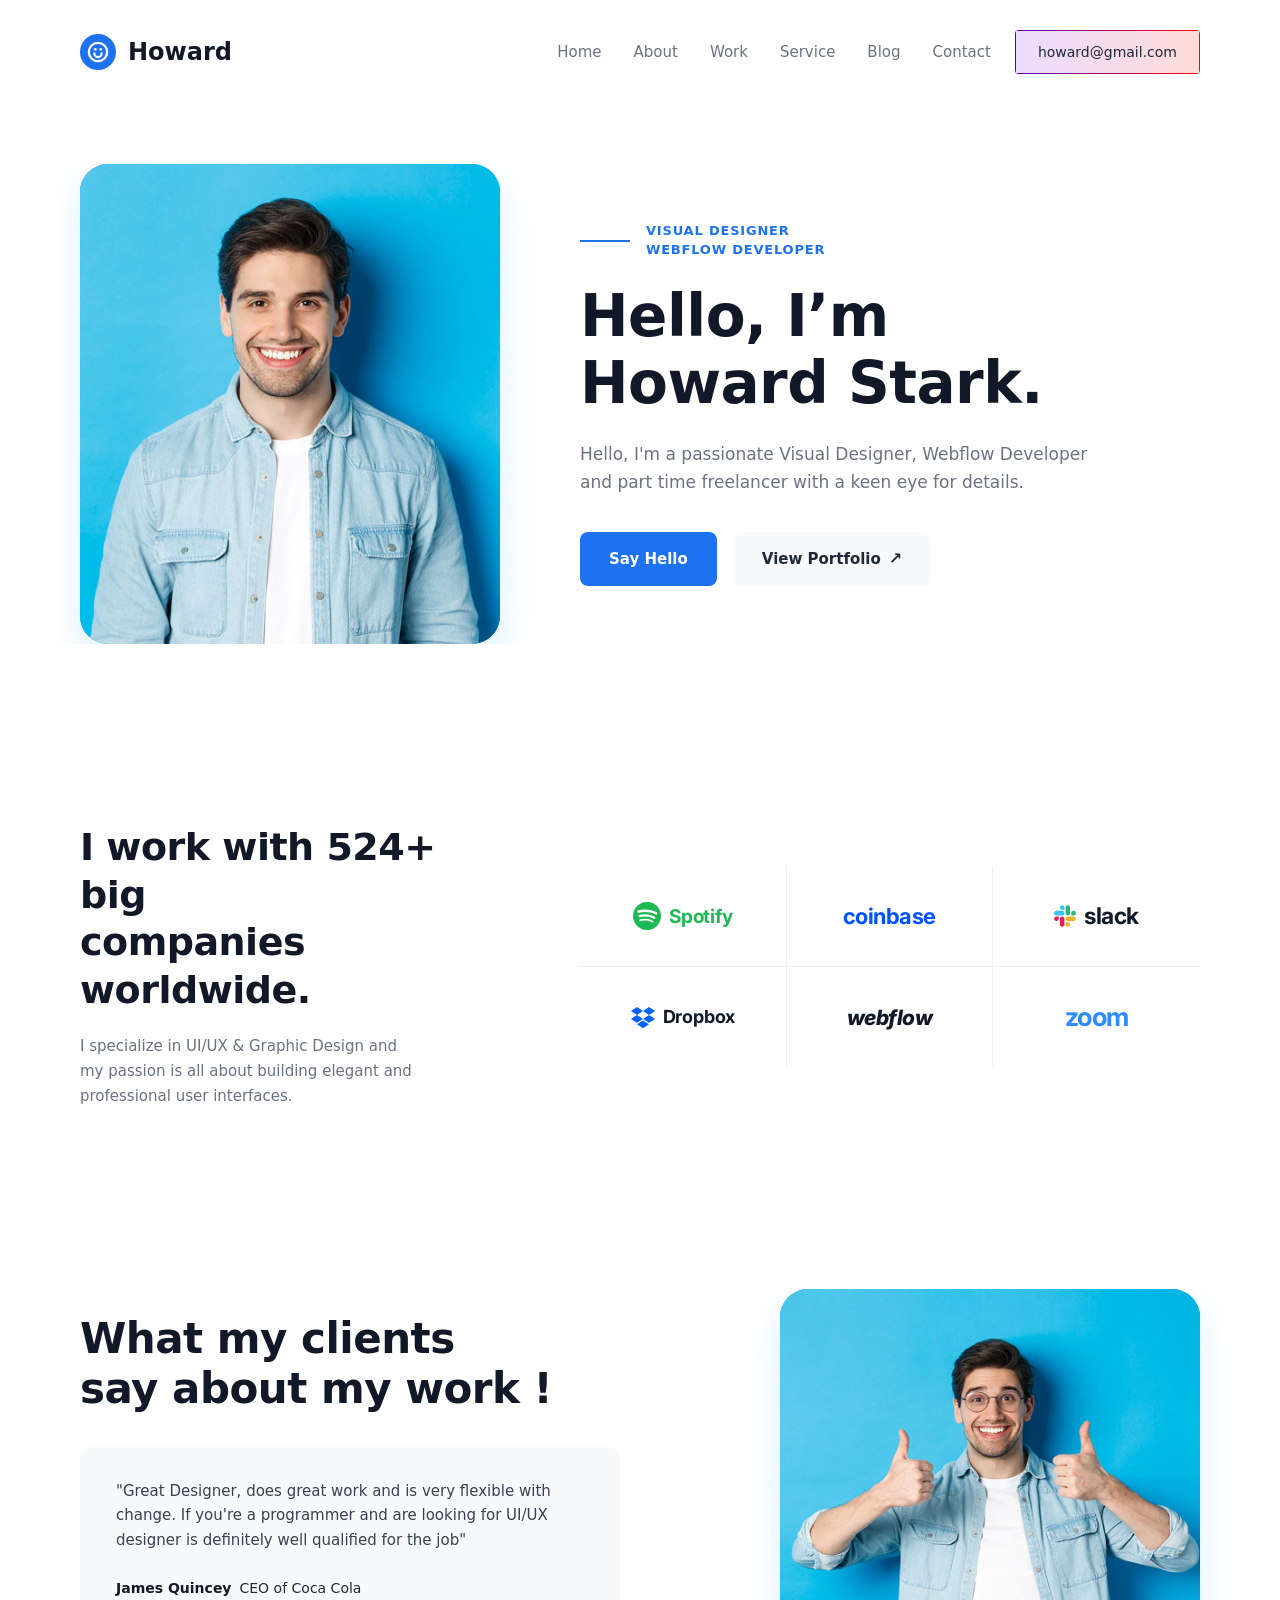
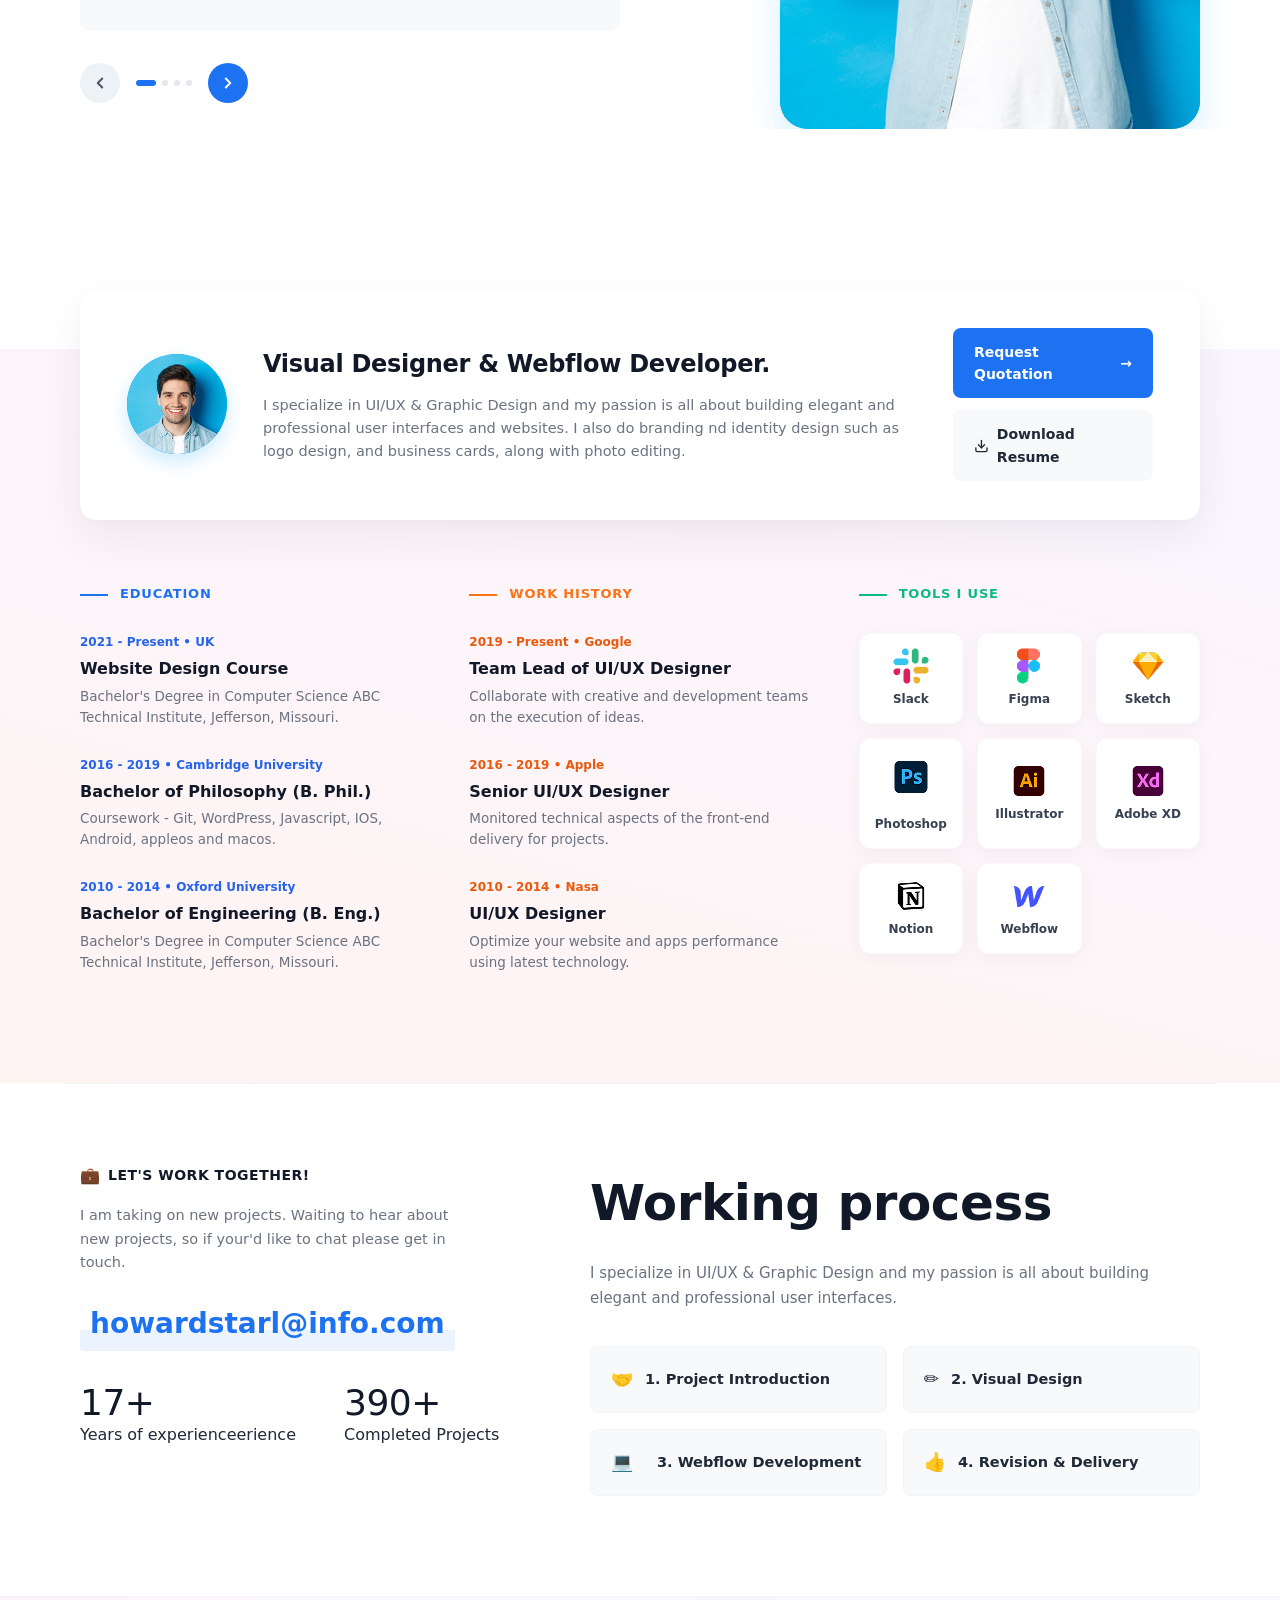
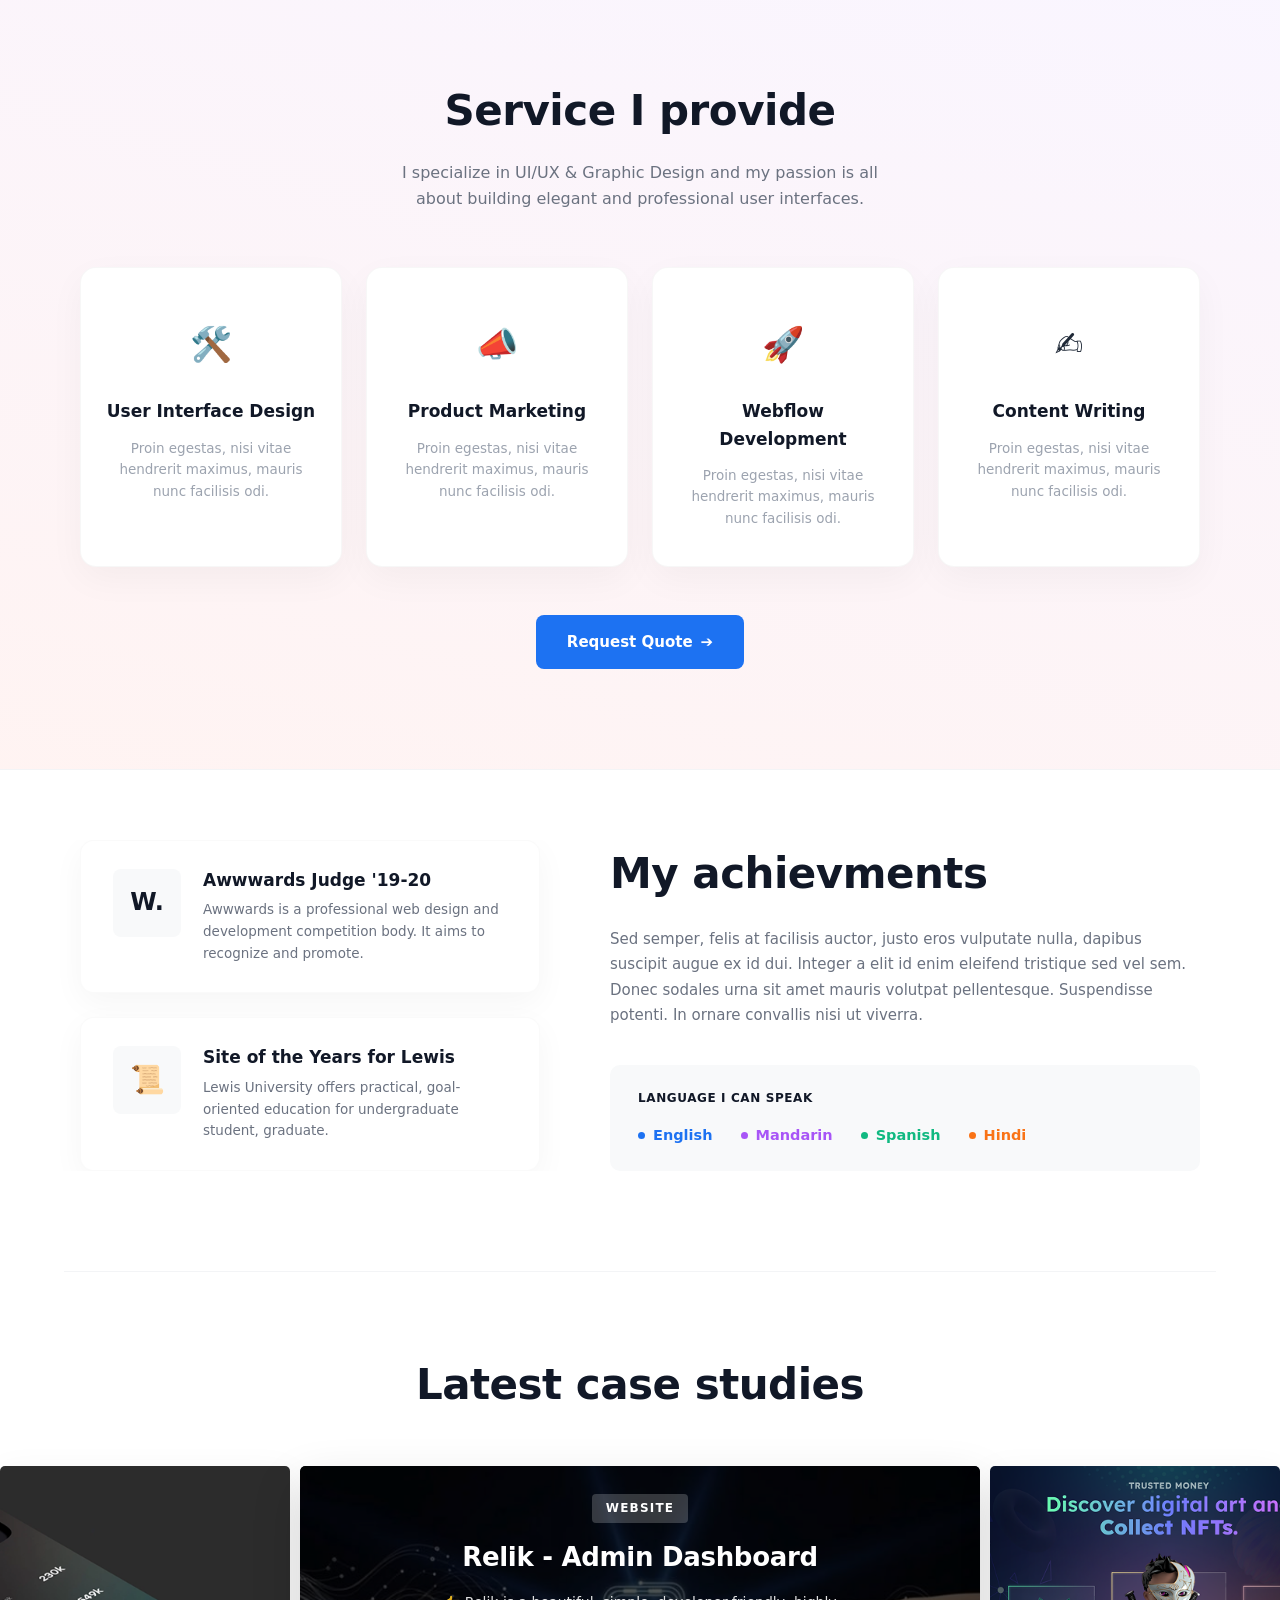
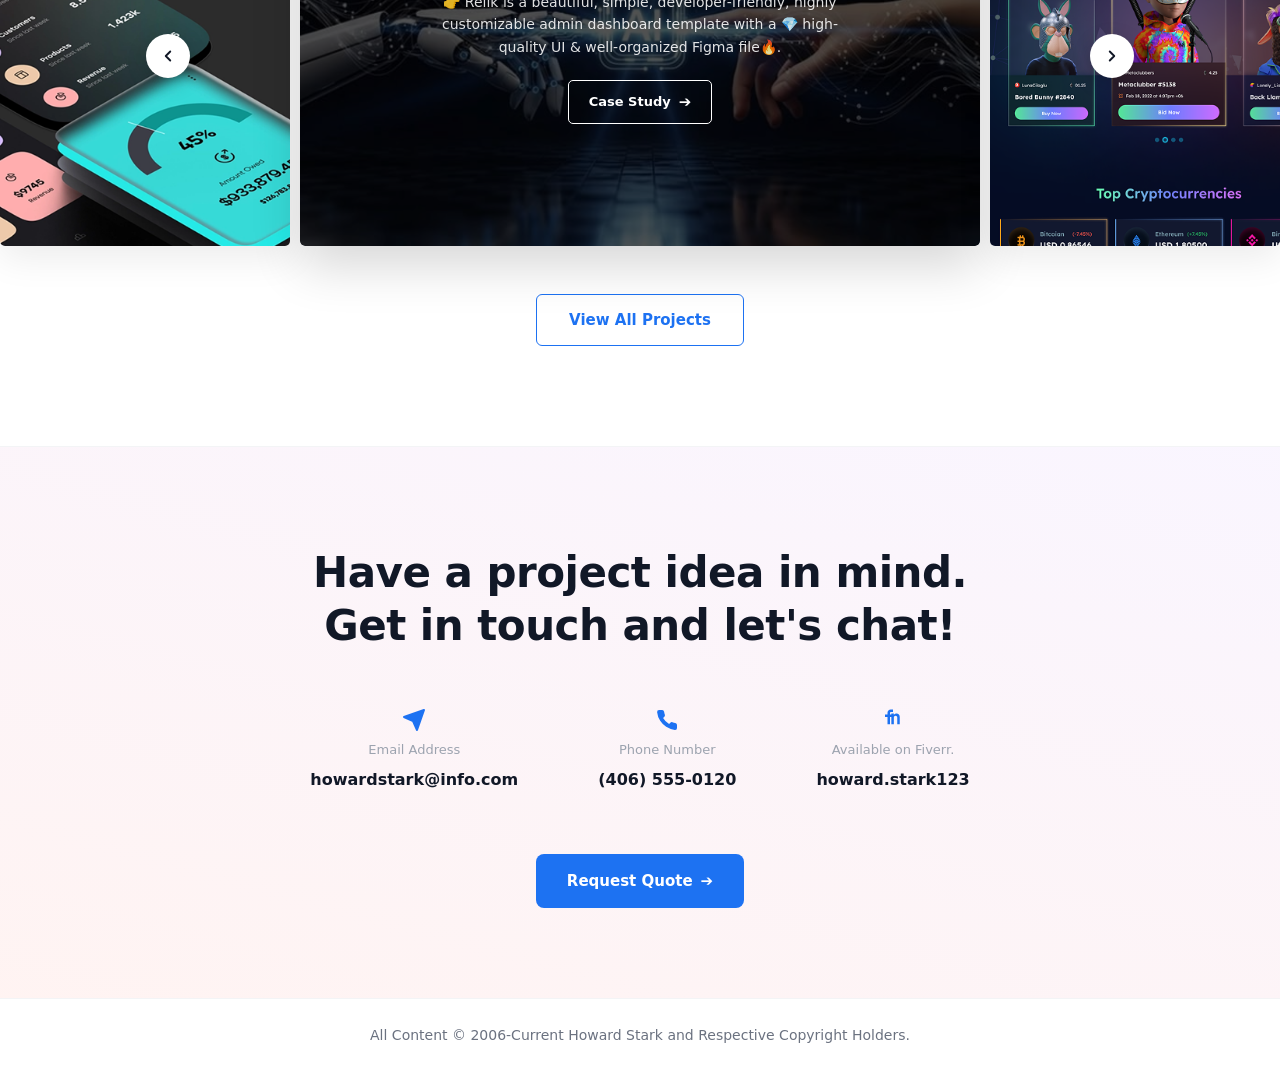
==== index.html @ caa2a891 "update" ====
<!DOCTYPE html>
<html lang="en">
<head>
  <meta charset="UTF-8">
  <meta name="viewport" content="width=device-width, initial-scale=1.0">
  <title>Howard</title>
  <link rel="preconnect" href="https://fonts.googleapis.com">
  <link rel="preconnect" href="https://fonts.gstatic.com" crossorigin>
  <link href="https://fonts.googleapis.com/css2?family=Inter:wght@400;500;600;700;800&display=swap" rel="stylesheet">
  
  <link rel="stylesheet" href="styles.css">
  <link rel="stylesheet" href="responsive.css">
</head>
<body>

  <header class="header">
    <div class="container">
      <nav class="navbar">
        <a href="#" class="logo">
          <div class="logo-icon">
            <svg width="22" height="22" viewBox="0 0 24 24" fill="none" stroke="currentColor" stroke-width="2.5" stroke-linecap="round" stroke-linejoin="round">
              <circle cx="12" cy="12" r="10"></circle>
              <path d="M8 13.5a4 4 0 0 0 8 0"></path>
              <line x1="9" y1="9" x2="9.01" y2="9" stroke-width="3"></line>
              <line x1="15" y1="9" x2="15.01" y2="9" stroke-width="3"></line>
            </svg>
          </div>
          <span>Howard</span>
        </a>

        <ul class="nav-menu">
          <li><a href="#" class="nav-link active">Home</a></li>
          <li><a href="#about" class="nav-link">About</a></li>
          <li><a href="#work" class="nav-link">Work</a></li>
          <li><a href="#service" class="nav-link">Service</a></li>
          <li><a href="#blog" class="nav-link">Blog</a></li>
          <li><a href="#contact" class="nav-link">Contact</a></li>
        </ul>

        <a href="mailto:howard@gmail.com" class="header-email-button">howard@gmail.com</a>
      </nav>
    </div>
  </header>

  <main class="main">
    <div class="container">
      <div class="main-wrapper">
        
        <div class="main-image-column">
          <div class="main-image-box">
            <img src="images/img1.png" alt="Picture1">
          </div>
        </div>

        <div class="main-content-column">
          <div class="main-badge">
            <span class="main-badge-line"></span>
            <div class="main-badge-text">VISUAL DESIGNER<br>WEBFLOW DEVELOPER
            </div>
          </div>

          <h1 class="main-title">Hello, I’m<br>Howard Stark.
          </h1>

          <p class="main-description">Hello, I'm a passionate Visual Designer, Webflow Developer and part time freelancer with a keen eye for details.</p>

          <div class="main-actions">
            <a href="#contact" class="button button-primary">Say Hello</a>
            <a href="#portfolio" class="button button-secondary">
              View Portfolio <span class="button-icon">&#8599;</span>
            </a>
          </div>
        </div>

      </div>
    </div>
  </main>

  <!--Hello, I’m Howard Stark.-->
  <section class="content1-section">
    <div class="container">
      <div class="content1-wrapper">
        <div class="content1-info">
          <h2 class="content1-title">
            I work with 524+ big <br> companies worldwide.
          </h2>
          <p class="content1-description">
            I specialize in UI/UX & Graphic Design and <br>
            my passion is all about building elegant and <br>
            professional user interfaces.
          </p>
        </div>

        <div class="content1-grid">
                    <div class="content1-item">
            <div class="brand brand-spotify">
              <svg class="brand-icon" viewBox="0 0 24 24" fill="#1DB954" width="28" height="28">
                <path d="M12 0C5.373 0 0 5.373 0 12s5.373 12 12 12 12-5.373 12-12S18.627 0 12 0zm5.498 17.306c-.215.353-.674.464-1.027.25-2.82-1.722-6.37-2.112-10.55-1.157-.403.092-.807-.16-.9-.563-.092-.403.16-.807.563-.9 4.577-1.045 8.508-.598 11.66 1.343.354.214.464.674.254 1.027zm1.468-3.262c-.27.44-.848.578-1.288.308-3.227-1.984-8.147-2.557-11.964-1.398-.498.151-1.03-.136-1.181-.634-.151-.498.136-1.03.634-1.181 4.364-1.325 9.794-.683 13.491 1.587.44.27.578.848.308 1.328zm.126-3.4c-3.87-2.298-10.254-2.51-13.946-1.388-.593.18-1.223-.157-1.403-.75-.18-.593.157-1.223.75-1.403 4.243-1.288 11.285-1.036 15.753 1.617.533.316.707 1.008.391 1.541-.316.533-1.008.707-1.545.383z"/>
              </svg>
              <span class="brand-text spotify-text">Spotify</span>
            </div>
          </div>

          <!-- 2. Coinbase -->
          <div class="content1-item">
            <div class="brand brand-coinbase">
              <span class="brand-text coinbase-text">coinbase</span>
            </div>
          </div>

          <!-- 3. Slack -->
          <div class="content1-item">
            <div class="brand brand-slack">
              <svg class="brand-icon" viewBox="0 0 127 127" width="22" height="22">
                <path d="M27.2 80c0 7.3-5.9 13.2-13.2 13.2C6.7 93.2.8 87.3.8 80c0-7.3 5.9-13.2 13.2-13.2h13.2V80zm6.6 0c0-7.3 5.9-13.2 13.2-13.2 7.3 0 13.2 5.9 13.2 13.2v33c0 7.3-5.9 13.2-13.2 13.2-7.3 0-13.2-5.9-13.2-13.2V80z" fill="#E01E5A"/>
                <path d="M47 27.2c-7.3 0-13.2-5.9-13.2-13.2C33.8 6.7 39.7.8 47 .8c7.3 0 13.2 5.9 13.2 13.2v13.2H47zm0 6.6c7.3 0 13.2 5.9 13.2 13.2 0 7.3-5.9 13.2-13.2 13.2H14C6.7 60.2.8 54.3.8 47c0-7.3 5.9-13.2 13.2-13.2H47z" fill="#36C5F0"/>
                <path d="M99.8 47c0-7.3 5.9-13.2 13.2-13.2 7.3 0 13.2 5.9 13.2 13.2 0 7.3-5.9 13.2-13.2 13.2H99.8V47zm-6.6 0c0 7.3-5.9 13.2-13.2 13.2-7.3 0-13.2-5.9-13.2-13.2V14c0-7.3 5.9-13.2 13.2-13.2 7.3 0 13.2 5.9 13.2 13.2V47z" fill="#2EB67D"/>
                <path d="M80 99.8c7.3 0 13.2 5.9 13.2 13.2 0 7.3-5.9 13.2-13.2 13.2-7.3 0-13.2-5.9-13.2-13.2V99.8H80zm0-6.6c-7.3 0-13.2-5.9-13.2-13.2 0-7.3 5.9-13.2 13.2-13.2h33c7.3 0 13.2 5.9 13.2 13.2 0 7.3-5.9 13.2-13.2 13.2H80z" fill="#ECB22E"/>
              </svg>
              <span class="brand-text slack-text">slack</span>
            </div>
          </div>

          <!-- 4. Dropbox -->
          <div class="content1-item">
            <div class="brand brand-dropbox">
              <svg class="brand-icon" viewBox="0 0 24 24" fill="#0061FF" width="24" height="24">
                <path d="M6 2l6 3.96L6 9.92 0 5.96 6 2zm12 0l6 3.96-6 3.96-6-3.96L18 2zM0 13.88l6-3.96 6 3.96-6 3.96-6-3.96zm24 0l-6-3.96-6 3.96 6 3.96 6-3.96zM6 19.34l6-3.96 6 3.96-6 3.96-6-3.96z"/>
              </svg>
              <span class="brand-text dropbox-text">Dropbox</span>
            </div>
          </div>

          <!-- 5. Webflow -->
          <div class="content1-item">
            <div class="brand brand-webflow">
              <span class="brand-text webflow-text">webflow</span>
            </div>
          </div>

          <!-- 6. Zoom -->
          <div class="content1-item">
            <div class="brand brand-zoom">
              <span class="brand-text zoom-text">zoom</span>
            </div>
          </div>

        </div>
      </div>
    </div>
  </section>

  <!-- I work with 524+ -->
  <section class="content2-section">
    <div class="container">
      <div class="content2-wrapper">
        <div class="content2-content">
          <h2 class="content2-title">
            What my clients <br> say about my work ! 
          </h2>

          <div class="content2-card">
            <p class="content2-quote">
              "Great Designer, does great work and is very flexible with change. If you're a programmer and are looking for UI/UX designer is definitely well qualified for the job"
            </p>

            <div class="content2-author">
              <span class="author-name">James Quincey</span>
              <span class="author-tole">CEO of Coca Cola</span>
            </div>
          </div>

          <div class="content2-controls">
            <button class="slider-button button-prev">
              <svg width="18" height="18" viewBox="0 0 24 24" fill="none" stroke="currentColor" stroke-width="2.5" stroke-linecap="round" stroke-linejoin="round">
                <polyline points="15 18 9 12 15 6"></polyline>
              </svg>
            </button>

            <div class="slider-dots">
              <span class="dot dot-active"></span>
              <span class="dot"></span>
              <span class="dot"></span>
              <span class="dot"></span>
            </div>

            <button class="slider-button button-next">
              <svg width="18" height="18" viewBox="0 0 24 24" fill="none" stroke="currentColor" stroke-width="2.5" stroke-linecap="round" stroke-linejoin="round">
                <polyline points="9 18 15 12 9 6"></polyline>
              </svg>
            </button>
          </div>

        </div>

        <div class="content2-image-column">
          <div class="content2-image-box">
            <img src="images/img2.png" alt="Picture2">
          </div>
        </div>

      </div>
    </div>
  </section>

  <!-- What my clients -->
  <section class="about-section">
    <div class="container">
 
      <div class="profile-card">
        <div class="profile-avatar">
          <img src="images/img3.png" alt="Picture3">
        </div>

        <div class="profile-info">
          <h2 class="profile-title">Visual Designer & Webflow Developer.</h2>
          <p class="profile-description">
            I specialize in UI/UX & Graphic Design and my passion is all about building elegant and professional user interfaces and websites. I also do branding nd identity design such as logo design, and business cards, along with photo editing.
          </p>
        </div>




        <div class="profile-buttons">
          <a href="#contact" class="button button-primary profile-button-primary">
            Request Quotation <span class="arrow-icon">&#8594;</span>
          </a>
          <a href="#" class="button button-secondary profile-button-secondary">
            <svg width="16" height="16" viewBox="0 0 24 24" fill="none" stroke="currentColor" stroke-width="2.2" stroke-linecap="round" stroke-linejoin="round">
              <path d="M21 15v4a2 2 0 0 1-2 2H5a2 2 0 0 1-2-2v-4"></path>
              <polyline points="7 10 12 15 17 10"></polyline>
              <line x1="12" y1="15" x2="12" y2="3"></line>
            </svg>
            Download Resume
          </a>
        </div>
      </div>

      <div class="experiences-grid">

        <div class="experience-column">
          <div class="experience-header header-education">
            <span class="experience-line line-blue"></span>
            <span class="experience-heading-text text-blue">EDUCATION</span>
          </div>

          <div class="experience-list">
            <div class="experience-item">
              <div class="experience-tag tag-blue">2021 - Present &bull; UK</div>
              <h3 class="experience-title">Website Design Course</h3>
              <p class="experience-description">Bachelor's Degree in Computer Science ABC Technical Institute, Jefferson, Missouri.</p>
            </div>

            <div class="experience-item">
              <div class="experience-tag tag-blue">2016 - 2019 &bull; Cambridge University</div>
              <h3 class="experience-title">Bachelor of Philosophy (B. Phil.)</h3>
              <p class="experience-description">Coursework - Git, WordPress, Javascript, IOS, Android, appleos and macos.</p>
            </div>

            <div class="experience-item">
              <div class="experience-tag tag-blue">2010 - 2014 &bull; Oxford University</div>
              <h3 class="experience-title">Bachelor of Engineering (B. Eng.)</h3>
              <p class="experience-description">Bachelor's Degree in Computer Science ABC Technical Institute, Jefferson, Missouri.</p>
            </div>
          </div>
        </div>

        <div class="experience-column">
          <div class="experience-header header-work">
            <span class="experience-line line-orange"></span>
            <span class="experience-heading-text text-orange">WORK HISTORY</span>
          </div>

          <div class="experience-list">
            <div class="experience-item">
              <div class="experience-tag tag-orange">2019 - Present &bull; Google</div>
              <h3 class="experience-title">Team Lead of UI/UX Designer</h3>
              <p class="experience-description">Collaborate with creative and development teams on the execution of ideas.</p>
            </div>

            <div class="experience-item">
              <div class="experience-tag tag-orange">2016 - 2019 &bull; Apple</div>
              <h3 class="experience-title">Senior UI/UX Designer</h3>
              <p class="experience-description">Monitored technical aspects of the front-end delivery for projects.</p>
            </div>

            <div class="experience-item">
              <div class="experience-tag tag-orange">2010 - 2014 &bull; Nasa</div>
              <h3 class="experience-title">UI/UX Designer</h3>
              <p class="experience-description">Optimize your website and apps performance using latest technology.</p>
            </div>
          </div>
        </div>

        <div class="experience-column">
          <div class="experience-header header-tools">
            <span class="experience-line line-green"></span>
            <span class="experience-heading-text text-green">TOOLS I USE</span>
          </div>

          <div class="tools-grid">

            <!-- 1. Slack -->
            <div class="tool-card">
              <div class="tool-icon">
                <img src="images/Slack.png" alt="Slack">
              </div>
              <span class="tool-name">Slack</span>
            </div>

            <!-- 2. Figma -->
            <div class="tool-card">
              <div class="tool-icon">
                <img src="images/Figma.png" alt="Figma">
              </div>
              <span class="tool-name">Figma</span>
            </div>

            <!-- 3. Sketch -->
            <div class="tool-card">
              <div class="tool-icon">
                <img src="images/Sketch.png" alt="Sketch">
              </div>
              <span class="tool-name">Sketch</span>
            </div>

            <!-- 4. Photoshop -->
            <div class="tool-card">
              <div class="=tool-icon">
                <img src="images/Photoshop.png" alt="Photoshop">
              </div>
              <span class="tool-name">Photoshop</span>
            </div>

            <!-- 5. Illustrator -->
            <div class="tool-card">
              <div class="tool-icon">
                <img src="images/Illustrator.png" alt="Illustrator">
              </div>
              <span class="tool-name">Illustrator</span>
            </div>

            <!-- 6. Adobe XD -->
            <div class="tool-card">
              <div class="tool-icon">
                <img src="images/Adobe XD.png" alt="Adobe XD">
              </div>
              <span class="tool-name">Adobe XD</span>
            </div>

            <!-- 7. Notion -->
            <div class="tool-card">
              <div class="tool-icon">
                <img src="images/Notion.png" alt="Notion">
              </div>
              <span class="tool-name">Notion</span>
            </div>

            <!-- 8. Webflow -->
            <div class="tool-card">
              <div class="tool-icon webflow-icon">
                <img src="images/Webflow.png" alt="Webflow">
              </div>
              <span class="tool-name">Webflow</span>
            </div>

          </div>
        </div>

      </div>
    </div>
  </section>

  <!-- Process -->
  <section class="process-section">
    <div class="container">
      <div class="process-wrapper">

        <div class="process-column-left">
          <div class="process-badge">
            <span class="process-badge-icon">&#128188;</span>
            <span class="process-badge-text">LET'S WORK TOGETHER!</span>
          </div>

          <p class="process-intro">
            I am taking on new projects. Waiting to hear about new projects, so if your'd like to chat please get in touch.
          </p>

          <div class="process-email-box">
            <a href="mailto:howardstark@info.com" class="process-email">
              howardstarl@info.com
            </a>
          </div>



          <div class="stats-row">
            <div class="stats-item">
              <span class="stats-number">17+</span> <br>
              <span class="stats-label">Years of experienceerience</span>
            </div>
            <div class="stats-item">
              <span class="stats-number">390+</span> <br>
              <span class="stats=label">Completed Projects</span>
            </div>
          </div>
        </div>
        
        <div class="process-column-right">
          <h2 class="process-title">Working process</h2>
          <p class="process-description">
            I specialize in UI/UX & Graphic Design and my passion is all about building elegant and professional user interfaces.
          </p>

          <div class="process-steps-grid">
            <div class="step-card">
              <span class="step-icon">&#129309;</span>
              <span class="step-text">1. Project Introduction</span>
            </div>

            <div class="step-card">
              <span class="step-icon">&#9999;&#65039;</span>
              <span class="step-text">2. Visual Design</span>
            </div>

            <div class="step-card">
              <span class="step-icon">&#128187;</span>
              <span class="step-icon"></span>
              <span class="step-text">3. Webflow Development</span>
            </div>

            <div class="step-card">
              <span class="step-icon">&#128077;</span>
              <span class="step-text">4. Revision & Delivery</span>
            </div>

          </div>
        </div>

      </div>
    </div>
  </section>

  <!-- Service -->
  <section class="services-section">
    <div class="container">
      
      <div class="section-header-center">
        <h2 class="section-title">Service I provide</h2>
        <p class="section-description">
          I specialize in UI/UX & Graphic Design and my passion is all<br>
          about building elegant and professional user interfaces.
        </p>
      </div>

      <div class="services-grid">
        
        <div class="service-card">
          <div class="service-icon-box">
            <span class="service-icon">&#128736;&#65039;</span>
          </div>
          <h3 class="service-title">User Interface Design</h3>
          <p class="service-description1">
            Proin egestas, nisi vitae hendrerit maximus, mauris nunc facilisis odi.
          </p>
        </div>

        <div class="service-card">
          <div class="service-icon-box">
            <span class="service-icon">&#128227;</span>
          </div>
          <h3 class="service-title">Product Marketing</h3>
          <p class="service-description1">
            Proin egestas, nisi vitae hendrerit maximus, mauris nunc facilisis odi.
          </p>
        </div>

        <div class="service-card">
          <div class="service-icon-box">
            <span class="service-icon">&#128640;</span>
          </div>
          <h3 class="service-title">Webflow Development</h3>
          <p class="service-description1">
            Proin egestas, nisi vitae hendrerit maximus, mauris nunc facilisis odi.
          </p>
        </div>

        <div class="service-card">
          <div class="service-icon-box">
            <span class="service-icon">&#9997;&#65039;</span>
          </div>
          <h3 class="service-title">Content Writing</h3>
          <p class="service-description1">
            Proin egestas, nisi vitae hendrerit maximus, mauris nunc facilisis odi.
          </p>
        </div>

      </div>

      <div class="services-button">
        <a href="#contact" class="button button-primary button-quote">
          Request Quote <span class="button-circle">&#10132;</span>
        </a>
      </div>

    </div>
  </section>

  <!-- Achievments -->
  <section class="achievements-section">
    <div class="container">
      <div class="achievements-wrapper">
        <div class="achievements-cards-column">
          
          <div class="achievement-card">
            <div class="achievement-icon-box">
              <span class="achievement-logo-text">W.</span>
            </div>
            <div class="achievement-info">
              <h3 class="achievement-title">Awwwards Judge '19-20</h3>
              <p class="achievement-description">
                Awwwards is a professional web design and development competition body. It aims to recognize and promote.
              </p>
            </div>
          </div>

          <div class="achievement-card">
            <div class="achievement-icon-box">
              <span class="achievement-emoji">&#128220;</span>
            </div>
            <div class="achievement-info">
              <h3 class="achievement-title">Site of the Years for Lewis</h3>
              <p class="achievement-description">
                Lewis University offers practical, goal-oriented education for undergraduate student, graduate.
              </p>
            </div>
          </div>

        </div>

        <div class="achievements-content-column">
          <h2 class="achievements-title">My achievments</h2>
          <p class="achievements-description1">
            Sed semper, felis at facilisis auctor, justo eros vulputate nulla, dapibus suscipit augue ex id dui. Integer a elit id enim eleifend tristique sed vel sem. Donec sodales urna sit amet mauris volutpat pellentesque. Suspendisse potenti. In ornare convallis nisi ut viverra.
          </p>

          <div class="languages-box">
            <div class="languages-heading">LANGUAGE I CAN SPEAK</div>
            <ul class="languages-list">
              <li class="language-item language-english">
                <span class="language-dot"></span> English
              </li>
              <li class="language-item language-mandarin">
                <span class="language-dot"></span> Mandarin
              </li>
              <li class="language-item language-spanish">
                <span class="language-dot"></span> Spanish
              </li>
              <li class="language-item language-hindi">
                <span class="language-dot"></span> Hindi
              </li>
            </ul>
          </div>
        </div>

      </div>
    </div>
  </section>

  <!-- Latest case studies -->
  <section class="sliders-section">
    <div class="container">

        <h2 class="slider-center-title">Latest case studies</h2>

        <div class="slider-case">
          <div class="case-card">
            <img src="images/img4.png" alt="Picture3" class="case-card-img">
            <button class="carousel-button button-left">
              <svg width="18" height="18" viewBox="0 0 24 24" fill="none" stroke="currentColor" stroke-width="2.5" stroke-linecap="round" stroke-linejoin="round">
                <polyline points="15 18 9 12 15 6"></polyline>
              </svg>
            </button>
          </div>

          <div class="case-card case-card-active">
            <img src="images/img4.jpg" alt="Picture4" class="case-card-img">

            <div class="case-card-overlay">
              <span class="case-badge">WEBSITE</span>
              <h3 class="case-title">Relik - Admin Dashboard</h3>
              <p class="case-description">
                👉 Relik is a beautiful, simple, developer-friendly, highly customizable admin dashboard template with a 💎 high-quality UI & well-organized Figma file🔥.
              </p>
              <a href="#case-study" class="button-case">
                Case Study <span class="button-circle">&#10132;</span>
              </a>
            </div>
          </div>

          <div class="case-card">
            <img src="images/img5.png" alt="Picture5" class="case-card-img">
            <button class="carousel-button button-right">
            <svg width="18" height="18" viewBox="0 0 24 24" fill="none" stroke="currentColor" stroke-width="2.5" stroke-linecap="round" stroke-linejoin="round">
              <polyline points="9 18 15 12 9 6"></polyline>
            </svg> 
            </button>
          </div>

        </div>

          <div class="button-detail">
            <a href="#project" class="button-outline-primary">View All Projects</a>
          </div>

    </div>
  </section>

  <!-- FOOTER -->
  <footer class="footer-section">
    <div class="footer-container">
      <div class="container">
        <div class="footer-header">
          <h2 class="footer-title">
            Have a project idea in mind. <br> Get in touch and let's chat!
          </h2>
        </div>

        <div class="footer-contact-grid">
          <div class="contact-card">
            <div class="contact-icon">
              <svg width="24" height="24" viewBox="0 0 24 24" fill="#1d72f2">
                <path d="M22 2L11 13M22 2l-7 20-4-9-9-4 20-7z" stroke="#1d72f2" stroke-width="2" stroke-linecap="round" stroke-linejoin="round"/>
              </svg>
            </div>
            <span class="contact-label">Email Address</span>
            <a href="howardstark@info.com" class="contact-value">howardstark@info.com</a>
          </div>

          <div class="contact-card">
            <div class="contact-icon">
              <svg width="24" height="24" viewBox="0 0 24 24" fill="#1d72f2">
                <path d="M22 16.92v3a2 2 0 0 1-2.18 2 19.79 19.79 0 0 1-8.63-3.07 19.5 19.5 0 0 1-6-6 19.79 19.79 0 0 1-3.07-8.67A2 2 0 0 1 4.11 2h3a2 2 0 0 1 2 1.72 12.84 12.84 0 0 0 .7 2.81 2 2 0 0 1-.45 2.11L8.09 9.91a16 16 0 0 0 6 6l1.27-1.27a2 2 0 0 1 2.11-.45 12.84 12.84 0 0 0 2.81.7A2 2 0 0 1 22 16.92z"/>
              </svg>              
            </div>
            <span class="contact-label">Phone Number</span>
            <a href="tel:4065550120" class="contact-value">(406) 555-0120</a>
          </div>

          <div class="contact-card">
            <div class="contact-icon">
              <svg width="24" height="24" viewBox="0 0 24 24" fill="#1d72f2">
                <path d="M16.25 16.25V9.45c0-.98-.75-1.7-1.7-1.7-.95 0-1.7.72-1.7 1.7v6.8h-2.5V5.5h2.5v1.45c.6-.9 1.6-1.45 2.7-1.45 1.95 0 3.2 1.3 3.2 3.45v7.3h-2.5zM6.5 16.25v-7.3H4V6.5h2.5V4.75c0-2 1.3-3.25 3.3-3.25H12v2.5H9.8c-.55 0-.8.25-.8.8V6.5h3v2.45H9v7.3H6.5z"/>
              </svg>              
            </div>
            <span class="contact-label">Available on Fiverr.</span>
            <a href="name" class="contact-value">howard.stark123</a>
          </div>

        </div>

        <div class="footer-button">
          <a href="#contact" class="button button-primary button-quote">
            Request Quote <span class="button-circle">&#10132;</span>
          </a>
        </div>

      </div>
    </div>

    <div class="copyright">
      <div class="container">
        <p class="copyright-text">
          All Content © 2006-Current Howard Stark and Respective Copyright Holders.
        </p>
      </div>
    </div>

  </footer>

</body>
</html>
---- styles.css ----
* {
  margin: 0;
  padding: 0;
  box-sizing: border-box;
}

body {
  font-family: system-ui;
  background-color: #ffffff;
  color: #1f2937;
  line-height: 1.6;
  overflow-x: hidden;
}

.container {
  overflow: hidden;
  max-width: 1200px;
  margin: 0 auto;
  padding: 0 40px;
}

/*  Header Styles */
.header {
  padding: 30px 0;
}

.navbar {
  display: flex;
  align-items: center;
  justify-content: flex-start;
}

.logo {
  display: flex;
  align-items: center;
  gap: 12px;
  margin-right: auto;
  text-decoration: none;
  color: #111827;
  font-size: 24px;
  font-weight: 700;
}

.logo-icon {
  width: 36px;
  height: 36px;
  border-radius: 50%;
  background-color: #1d72f2;
  display: flex;
  align-items: center;
  justify-content: center;
  color: #ffffff;
}

.nav-menu {
  display: flex;
  order: 1;
  list-style: none;
  gap: 32px;
}

.nav-link {
  text-decoration: none;
  font-size: 15px;
  color: #6b7280;
  font-weight: 500;
  transition: color 0.2s ease;
}

.header-email-button {
  order: 2;
  margin-left: 24px;
  text-decoration: none;
  font-size: 14px;
  font-weight: 500;
  color: #1f2937;
  padding: 10px 22px;
  border-radius: 4px;
  border: 1.5px solid transparent;
  background: #ffffff;
  background-image: linear-gradient(90deg, #d3b1ff70, #ffb8af80);
  background-origin: border-box;
  background-clip: border-box;
  transition: transform 0.2s ease, box-shadow 0.2s ease;
  border-image: linear-gradient(265deg, #ff0000, #4e00b4) 1;
}

/* Main Section */
.main {
  padding: 60px 0 100px 0;
}

.main-wrapper {
  display: flex;
  align-items: center;
  gap: 80px;
}

.main-image-column {
  flex: 0 0 420px;
}

.main-image-box {
  width: 100%;
  height: 480px;
  background-color: #0099ff;
  border-radius: 28px;
  overflow: hidden;
  box-shadow: 0 16px 36px rgba(0, 153, 255, 0.16);
}

.main-image-box img {
  width: 100%;
  height: 100%;
  object-fit: cover;
  object-position: center top;
  display: block;
}

.main-content-column {
  flex: 1;
}

.main-badge {
  display: flex;
  align-items: center;
  gap: 16px;
  margin-bottom: 24px;
}

.main-badge-line {
  width: 50px;
  height: 2px;
  background-color: #1d72f2;
}

.main-badge-text {
  font-size: 13px;
  font-weight: 700;
  letter-spacing: 0.8px;
  color: #1d72f2;
  line-height: 1.4;
  text-transform: uppercase;
}

.main-title {
  font-size: 58px;
  font-weight: 800;
  line-height: 1.15;
  color: #111827;
  letter-spacing: -0.5px;
  margin-bottom: 24px;
}

.main-description {
  font-size: 17px;
  color: #6b7280;
  line-height: 1.65;
  max-width: 520px;
  margin-bottom: 36px;
}

.main-actions {
  display: flex;
  align-items: center;
  gap: 16px;
}

.button {
  display: inline-flex;
  align-items: center;
  justify-content: center;
  gap: 8px;
  padding: 14px 28px;
  font-size: 15px;
  font-weight: 600;
  text-decoration: none;
  border-radius: 6px;
  cursor: pointer;
  border: none;
  transition: all 0.2s ease;
}

.button-primary {
  background-color: #1d72f2;
  color: #ffffff;
}

.button-secondary {
  background-color: #f3f4f6;
  color: #1f2937;
}

.button-icon {
  font-size: 16px;
  display: inline-block;
  line-height: 1;
}

.content1-section {
  padding: 80px 0 120px 0;
  position: relative;
}

.content1::before {
  content: "";
  position: absolute;
  top: 0;
  left: 50%;
  width: 90%;
  max-width: 1200px;
  border-top: 1px solid #f3f4f6;
  transform: translateX(-50%);
}

.content1-wrapper {
  display: flex;
  align-items: center;
  justify-content: space-between;
  gap: 60px;
}

.content1-info {
  flex: 0 0 380px;
}

.content1-title {
  font-size: 38px;
  font-weight: 600;
  line-height: 1.25;
  color: #111827;
  letter-spacing: -0.5px;
  margin-bottom: 20px;
}

.content1-description {
  font-size: 15px;
  color: #6b7280;
  line-height: 1.65;
}

.content1-grid {
  flex: 1;
  display: grid;
  grid-template-columns: repeat(3, 1fr);
  max-width: 620px;
}

.content1-item {
  display: flex;
  align-items: center;
  justify-content: center;
  padding: 36px 24px;
  min-height: 100px;
  border-right: 1px solid #eef0f3;
  border-bottom: 1px solid #eef0f3;
  transition: transform 0.2s ease, opacity 0.2s ease;
}

.content1-item:nth-child(3n) {
  border-right: none;
}

.content1-item:nth-child(n + 4) {
  border-bottom: none;
}

.brand {
  display: inline-flex;
  align-items: center;
  gap: 8px;
  user-select: none;
}

.brand-text {
  font-family: 'Inter', sans-serif;
  line-height: 1;
}

/* 1. Spotify */
.spotify-text {
  font-size: 19px;
  font-weight: 700;
  color: #1DB954;
  letter-spacing: -0.3px;
}

/* 2. Coinbase */
.coinbase-text {
  font-size: 22px;
  font-weight: 700;
  color: #0052FF;
  letter-spacing: -0.5px;
}

/* 3. Slack */
.slack-text {
  font-size: 23px;
  font-weight: 700;
  color: #111827;
  letter-spacing: -0.5px;
}

/* 4. Dropbox */
.dropbox-text {
  font-size: 18px;
  font-weight: 700;
  color: #111827;
  letter-spacing: -0.2px;
}

/* 5. Webflow */
.webflow-text {
  font-size: 21px;
  font-weight: 800;
  font-style: italic;
  color: #111827;
  letter-spacing: -0.5px;
}

/* 6. Zoom */
.zoom-text {
  font-size: 26px;
  font-weight: 700;
  color: #2D8CFF;
  letter-spacing: -0.8px;
}

/* Content 2 Section */
.content2-section {
  padding: 60px 0 220px 0;
}

.content2-wrapper {
  display: flex;
  align-items: center;
  justify-content: space-between;
  gap: 70px;
}

.content2-content {
  flex: 1;
  max-width: 540px;
}

.content2-title {
  font-size: 42px;
  font-weight: 600;
  line-height: 1.2;
  color: #111827;
  letter-spacing: -0.5px;
  margin-bottom: 32px;
}

.content2-card {
  background-color: #f8f9fa;
  border-radius: 12px;
  padding: 32px 36px;
  margin-bottom: 32px;
}

.content2-quote {
  font-size: 15px;
  color: #374151;
  line-height: 1.65;
  margin-bottom: 24px;
}

.content2-author {
  display: flex;
  align-items: baseline;
  gap: 8px;
  font-size: 14px;
}

.author-name {
  font-weight: 700;
  color: #111827;
}

.author-role {
  color: #9ca3af;
  font-weight: 400;
}

.content2-controls {
  display: flex;
  align-items: center;
  gap: 16px;
}

.slider-button {
  width: 40px;
  height: 40px;
  border-radius: 50%;
  border: none;
  cursor: pointer;
  display: flex;
  align-items: center;
  justify-content: center;
  transition: all 0.2s ease;
}

.button-prev {
  background-color: #edf2f7;
  color: #4b5563;
}

.button-next {
  background-color: #1d72f2;
  color: #ffffff;
}

.slider-dots {
  display: flex;
  align-items: center;
  gap: 6px;
}

.dot {
  width: 6px;
  height: 6px;
  border-radius: 50%;
  background-color: #e5e7eb;
  transition: all 0.2s ease;
}

.dot.dot-active {
  width: 20px;
  border-radius: 4px;
  background-color: #1d72f2;
}

.content2-image-column {
  flex: 0 0 420px;
}

.content2-image-box {
  width: 100%;
  height: 440px;
  background-color: #0099ff;
  border-radius: 28px;
  overflow: hidden;
  box-shadow: 0 16px 36px rgba(0, 153, 255, 0.16);
}

.content2-image-box img {
  width: 100%;
  height: 100%;
  object-fit: cover;
  object-position: center top;
  display: block;
}

/* Process Section */
.process-section::before {
  content: "";
  position: absolute;
  top: 0;
  left: 50%;
  width: 90%;
  max-width: 1200px;
  border-top: 1px solid #f3f4f6;
  transform: translateX(-50%);
}

.process-section {
  padding: 80px 0 100px 0;
  position: relative;
}

.process-wrapper {
  display: flex;
  align-items: flex-start;
  justify-content: space-between;
  gap: 70px;
}

.process-column-left {
  flex: 0 0 440px;
}

.process-badge {
  display: flex;
  align-items: center;
  gap: 8px;
  margin-bottom: 16px;
}

.process-badge-icon {
  font-size: 16px;
}

.process-badge-text {
  font-size: 14px;
  font-weight: 600;
  color: #111827;
  letter-spacing: 0.5px;
}

.process-intro {
  font-size: 14.5px;
  color: #6b7280;
  line-height: 1.6;
  margin-bottom: 24px;
  max-width: 380px;
}

.process-divider {
  height: 1px;
  background-color: #f1f2f4;
  margin-bottom: 32px;
  max-width: 420px;
}

.process-email-box {
  display: inline-block;
  margin-bottom: 32px;
}

.process-email {
  font-size: 28px;
  font-weight: 800;
  color: #1d72f2;
  text-decoration: none;
  background: linear-gradient(to bottom, #ffffff 60%, #ebf3fe 40%);
  padding: 4px 10px;
  border-radius: 4px;
  display: inline-block;
  transition: opacity 0.2s ease, background-color 0.2s ease;
}

.stats-row {
  display: flex;
  align-items: flex-start;
  gap: 48px;
}

.stat-item {
  display: flex;
  flex-direction: column;
}

.stats-number {
  font-size: 36px;
  font-weight: 400;
  color: #111827;
  line-height: 1.1;
  margin-bottom: 6px;
  letter-spacing: -0.5px;
}

.stat-label {
  font-size: 13px;
  color: #6b7280;
  font-weight: 500;
}


.process-title {
  font-size: 50px;
  font-weight: 600;
  color: #111827;
  letter-spacing: -0.5px;
  margin-bottom: 18px;
}

.process-description {
  font-size: 15px;
  color: #6b7280;
  line-height: 1.65;
  margin-bottom: 36px;
}

.process-steps-grid {
  display: grid;
  grid-template-columns: repeat(2, 1fr);
  gap: 16px;
}

.step-card {
  background-color: #f8f9fa;
  border-radius: 8px;
  padding: 18px 20px;
  display: flex;
  align-items: center;
  gap: 12px;
  border: 1px solid rgba(0, 0, 0, 0.02);
  transition: transform 0.2s ease, background-color 0.2s ease;
}

.step-icon {
  font-size: 18px;
  display: inline-block;
}

.step-text {
  font-size: 14.5px;
  font-weight: 600;
  color: #1f2937;
}

/* Service Section */
.services-section {
  padding: 80px 0 100px 0;
  border-top: 1px solid #f3f4f6;
  border-bottom: 1px solid #f3f4f6;
  background-image: linear-gradient(195deg, #d3b1ff1f, #ffb8af29);
}

.section-header-center {
  text-align: center;
  margin-bottom: 56px;
}

.section-title {
  font-size: 42px;
  font-weight: 600;
  color: #111827;
  letter-spacing: -0.5px;
  margin-bottom: 16px;
}

.section-description {
  font-size: 16px;
  color: #6b7280;
  line-height: 1.6;
  max-width: 600px;
  margin: 0 auto;
}

.services-grid {
  display: grid;
  grid-template-columns: repeat(4, 1fr);
  gap: 24px;
  margin-bottom: 48px;
}

.service-card {
  background-color: #ffffff;
  border-radius: 16px;
  padding: 44px 24px 36px 24px;
  text-align: center;
  box-shadow: 0 12px 36px rgba(0, 0, 0, 0.04);
  border: 1px solid rgba(0, 0, 0, 0.03);
  transition: transform 0.25s ease, box-shadow 0.25s ease;
}

.service-icon-box {
  width: 64px;
  height: 64px;
  margin: 0 auto 22px auto;
  display: flex;
  align-items: center;
  justify-content: center;
}

.service-icon {
  font-size: 34px;
  display: inline-block;
}

.service-title {
  font-size: 17px;
  font-weight: 600;
  color: #111827;
  margin-bottom: 12px;
}

.service-description1 {
  font-size: 13.5px;
  color: #9ca3af;
  line-height: 1.6;
}

.services-button {
  text-align: center;
}

.button-quote {
  padding: 14px 30px;
  font-size: 15px;
  font-weight: 600;
  display: inline-flex;
  align-items: center;
  gap: 10px;
  border-radius: 6px;
}

.button-circle {
  font-size: 15px;
  display: inline-block;
}

/* Achievments Section */
.achievements-section {
  padding: 70px 0 100px 0;
}

.achievements-wrapper {
  display: flex;
  align-items: flex-start;
  justify-content: space-between;
  gap: 70px;
}

.achievements-cards-column {
  flex: 0 0 460px;
  display: flex;
  flex-direction: column;
  gap: 24px;
}

.achievement-card {
  background-color: #ffffff;
  border-radius: 14px;
  padding: 28px 32px;
  box-shadow: 0 10px 32px rgba(0, 0, 0, 0.04);
  border: 1px solid rgba(0, 0, 0, 0.02);
  display: flex;
  align-items: flex-start;
  gap: 22px;
  transition: transform 0.2s ease, box-shadow 0.2s ease;
}

.achievement-icon-box {
  width: 68px;
  height: 68px;
  border-radius: 8px;
  background-color: #f8f9fa;
  flex: 0 0 68px;
  display: flex;
  align-items: center;
  justify-content: center;
}

.achievement-logo-text {
  font-size: 24px;
  font-weight: 800;
  color: #111827;
}

.achievement-emoji {
  font-size: 28px;
}

.achievement-info {
  flex: 1;
}

.achievement-title {
  font-size: 17px;
  font-weight: 700;
  color: #111827;
  margin-bottom: 8px;
  line-height: 1.35;
}

.achievement-description {
  font-size: 13.5px;
  color: #6b7280;
  line-height: 1.6;
}

.achievements-content-col {
  flex: 1;
  max-width: 520px;
}

.achievements-title {
  font-size: 42px;
  font-weight: 800;
  color: #111827;
  letter-spacing: -0.5px;
  margin-bottom: 20px;
}

.achievements-description1 {
  font-size: 15px;
  color: #6b7280;
  line-height: 1.7;
  margin-bottom: 36px;
}

.languages-box {
  background-color: #f8f9fa;
  border-radius: 10px;
  padding: 24px 28px;
}

.languages-heading {
  font-size: 12px;
  font-weight: 800;
  color: #111827;
  letter-spacing: 0.6px;
  margin-bottom: 16px;
}

.languages-list {
  display: flex;
  align-items: center;
  gap: 28px;
  list-style: none;
  flex-wrap: wrap;
}

.language-item {
  display: flex;
  align-items: center;
  gap: 8px;
  font-size: 14.5px;
  font-weight: 600;
}

.language-dot {
  width: 7px;
  height: 7px;
  border-radius: 50%;
  display: inline-block;
}

.language-english { color: #1d72f2}
.language-english .language-dot { background-color: #1d72f2;}

.language-mandarin { color: #a855f7}
.language-mandarin .language-dot { background-color: #a855f7;}

.language-spanish { color: #10b981}
.language-spanish .language-dot { background-color: #10b981;}

.language-hindi { color: #f97316}
.language-hindi .language-dot { background-color: #f97316;}

/* Slider Section */
.sliders-section::before{
  content: "";
  position: absolute;
  top: 0;
  left: 50%;
  width: 90%;
  max-width: 1200px;
  border-top: 1px solid #f3f4f6;
  transform: translateX(-50%);
}
.sliders-section {
  padding: 80px 0 0 0;
  background-color: #ffffff;
  position: relative;
}

.slider-center-title {
  font-size: 42px;
  font-weight: 600;
  color: #111827;
  text-align: center;
  letter-spacing: -0.5px;
  margin-bottom: 48px;
}

.container:has(.slider-case) {
  overflow: visible;
}

.slider-case {
  position: relative;
  display: grid;
  width: 100dvw;
  left: 50%;
  transform: translateX(-50%);
  grid-template-columns: 1fr 1.35fr 1fr;
  gap: 10px;
  align-items: center;
  margin-bottom: 48px;
  box-sizing: border-box;
}

.case-card {
  position: relative;
  height: 380px;
  border-radius: 5px;
  overflow: visible;
  box-shadow: 0 12px 36px rgba(0, 0, 0, 0.08);
}

.case-card-img {
  width: 100%;
  height: 100%;
  object-fit: cover;
  object-position: center;
  display: block;
  border-radius: 5px;
}

.case-card-active {
  width: 680px;
  box-shadow: 0 20px 50px rgba(0, 0, 0, 0.16);
  overflow: hidden;
}

.case-card-overlay {
  position: absolute;
  inset: 0;
  background: rgba(0, 0, 0, 0.68);
  display: flex;
  flex-direction: column;
  align-items: center;
  text-align: center;
  padding: 28px 24px;
  color: #ffffff;
  border-radius: 5px;
}

.case-badge{
  font-size: 12px;
  font-weight: 700;
  letter-spacing: 1.2px;
  background: rgba(255, 255, 255, 0.2);
  padding: 5px 14px;
  border-radius: 4px;
  margin-bottom: 14px;
  text-transform: uppercase;
}

.case-title {
  font-size: 26px;
  font-weight: 800;
  color: #ffffff;
  margin-bottom: 12px;
  letter-spacing: -0.3px;
}

.case-description {
  font-size: 14px;
  color: rgba(255, 255, 255, 0.88);
  line-height: 1.6;
  max-width: 420px;
  margin-bottom: 22px;
}

.button-case {
  display: inline-flex;
  align-items: center;
  gap: 8px;
  font-size: 13px;
  font-weight: 800;
  color: #ffffff;
  text-decoration: none;
  border: 1px solid #ffffff;
  padding: 9px 20px;
  border-radius: 5px;
  transition: all 0.2s ease;
}

.button-case:hover {
  background-color: #ffffff;
  color: #111827;
}

.carousel-button {
  position: absolute;
  top: 50%;
  transform: translateY(-50%);
  width: 44px;
  height: 44px;
  border-radius: 50%;
  background: #ffffff;
  color: #111827;
  border: none;
  cursor: pointer;
  display: flex;
  align-items: center;
  justify-content: center;
  box-shadow: 0 6px 20px rgba(0, 0, 0, 0.18);
  z-index: 10;
  transition: all 0.2s ease;
}

.button-left {
  right: 100px;
}

.button-right {
  left: 100px
}

.button-detail {
  text-align: center;
}

.button-outline-primary {
  display: inline-flex;
  align-items: center;
  justify-content: center;
  padding: 13px 32px;
  font-size: 15px;
  font-weight: 600;
  color: #1d72f2;
  background-color: transparent;
  border: 1.5px solid #1d72f2;
  border-radius: 6px;
  text-decoration: none;
  transition: all 0.2s ease;
}

.button-outline-primary:hover {
  background-color: #1d72f2;
  color: #ffffff;
}

/* About section */
.about-section {
  position: relative;
  padding: 10px 0 110px 0;
  background-image: linear-gradient(195deg, #d3b1ff1f, #ffb8af29);
}

.container:has(.profile-card) {
  overflow: visible;
}

.profile-card {
  background: #ffffff;
  border-radius: 16px;
  padding: 38px 46px;
  box-shadow: 0 16px 44px rgba(0, 0, 0, 0.06), 0 2px 6px rgba(0, 0, 0, 0.02);
  display: flex;
  align-items: center;
  justify-content: space-between;
  gap: 36px;
  margin-top: -70px; 
  margin-bottom: 64px;
  position: relative;
  z-index: 2;
  border: 1px solid rgba(0, 0, 0, 0.002);
}

.profile-avatar {
  flex: 0 0 100px;
  width: 100px;
  height: 100px;
  border-radius: 50%;
  overflow: hidden;
  background-color: #0099ff;
  box-shadow: 0 8px 20px rgba(0, 153, 255, 0.2);
}

.profile-avatar img {
  width: 100%;
  height: 100%;
  object-fit: cover;
  display: block;
}

.profile-info {
  flex: 1;
}

.profile-title {
  font-size: 24px;
  font-weight: 600;
  color: #111827;
  letter-spacing: -0.3px;
  margin-bottom: 10px;
}

.profile-description {
  font-size: 14.5px;
  color: #6b7280;
  line-height: 1.6;
}

.profile-buttons {
  flex: 0 0 200px;
  display: flex;
  flex-direction: column;
  gap: 12px;
}

.button {
  display: inline-flex;
  align-items: center;
  justify-content: center;
  gap: 8px;
  border: 1px solid transparent;
  border-radius: 8px;
  text-decoration: none;
  transition: background-color 0.2s ease, color 0.2s ease;
}

.button-primary {
  background-color: #1d72f2;
  color: #ffffff;
}

.button-primary:hover {
  background-color: #155fcf;
}

.button-secondary {
  background-color: #f8f9fa;
  color: #1f2937;
}

.profile-button-primary {
  padding: 12px 20px;
  font-size: 14px;
  font-weight: 600;
}

.profile-button-secondary {
  padding: 12px 20px;
  font-size: 14px;
  font-weight: 600;
  background-color: #f8f9fa;
  color: #1f2937;
}

.profile-button-secondary:hover {
  background-color: #edf0f3;
}

.experiences-grid {
  display: grid;
  grid-template-columns: repeat(3, 1fr);
  gap: 48px;
  align-items: flex-start;
}

.experience-header {
  display: flex;
  align-items: center;
  gap: 12px;
  margin-bottom: 28px;
}

.experience-line {
  width: 28px;
  height: 2px;
}

.line-blue { background-color: #1d72f2; }
.line-orange { background-color: #f97316; }
.line-green { background-color: #10b981; }

.experience-heading-text {
  font-size: 13px;
  font-weight: 700;
  letter-spacing: 0.8px;
}

.text-blue { color: #1d72f2; }
.text-orange { color: #f97316; }
.text-green { color: #10b981; }

.experience-list {
  display: flex;
  flex-direction: column;
  gap: 28px;
}

.experience-item {
  display: flex;
  flex-direction: column;
}

.experience-tag {
  font-size: 12px;
  font-weight: 700;
  margin-bottom: 6px;
}

.tag-blue { color: #2563eb; }
.tag-orange { color: #ea580c; }

.experience-title {
  font-size: 16px;
  font-weight: 700;
  color: #111827;
  margin-bottom: 6px;
  line-height: 1.35;
}

.experience-description {
  font-size: 13.5px;
  color: #6b7280;
  line-height: 1.55;
}

.tools-grid {
  display: grid;
  grid-template-columns: repeat(3, 1fr);
  gap: 14px;
}

.tool-card {
  background: #ffffff;
  border-radius: 12px;
  padding: 18px 10px 14px 10px;
  box-shadow: 0 4px 18px rgba(0, 0, 0, 0.04);
  display: flex;
  flex-direction: column;
  align-items: center;
  justify-content: center;
  gap: 10px;
  text-align: center;
  border: 1px solid rgba(0, 0, 0, 0.02);
  transition: transform 0.2s ease, box-shadow 0.2s ease;
}

.tool-card:hover {
  box-shadow: 0 8px 24px rgba(0, 0, 0, 0.08);
}

.tool-icon {
  height: 28px;
  display: flex;
  align-items: center;
  justify-content: center;
}

.tool-name {
  font-size: 12px;
  font-weight: 600;
  color: #374151;
}

/* Footer section */
.footer-section {
  background-color: #ffffff;
  padding: 100px 0 10px 0;
}

.footer-container {
  padding: 100px 0 90px 0;
  background-image: linear-gradient(195deg, #d3b1ff1f, #ffb8af29);
  border-top: 1px solid #f3f4f6;
}

.footer-header {
  text-align: center;
  margin-bottom: 56px;
}

.footer-title {
  font-size: 42px;
  font-weight: 600;
  color: #111827;
  line-height: 1.25;
  letter-spacing: -0.5px;
}

.footer-contact-grid {
  display: flex;
  align-items: center;
  justify-content: center;
  gap: 80px;
  margin-bottom: 50px;
}

.contact-card {
  display: flex;
  flex-direction: column;
  align-items: center;
  justify-content: center;
  margin-bottom: 12px;
}

.contact-label {
  font-size: 13px;
  color: #9ca3af;
  margin-bottom: 6px;
  font-weight: 500;
}

.contact-value {
  font-size: 16px;
  font-weight: 600;
  color: #111827;
  text-decoration: none;
  transition: color 0.2s ease;
}

.contact-value:hover {
  color: #1d72f2;
}

.footer-button {
  text-align: center;
}

.copyright {
  padding: 25px 0 10px 0;
  background-color: #ffffff;
  border-top: 1px solid #f3f4f6;
  text-align: center;
}

.copyright-text {
  font-size: 14px;
  color: #6b7280;
}
---- responsive.css ----
/* 992 PX */
@media (max-width: 992px) { 
    .content1-wrapper,
    .content2-wrapper,
    .process-wrapper,
    .achievements-wrapper {
        flex-direction: column;
        text-align: center;
        gap: 40px;
    }

    .main-title,
    .achievements-title,
    .process-title,
    .content1-title {
        font-size: 38px;
    }

    .achievements-cards-column,
    .achievements-content-column,
    .process-column-left,
    .process-column-right,
    .content2-info,
    .content1-content {
        flex: 0 0 auto;
        max-width: 100%;
    }

    .main-description,
    .process-description,
    .achievements-description {
        margin-left: auto;
        margin-right: auto;
    }

    .main-actions,
    .content1-controls {
        margin-left: auto;
        margin-right: 100px;
    }

    .main-badge-line {
        margin-top: 80px;
    }

    .main-badge-text {
        justify-items: left;
        justify-content: flex-start;
        text-align: left;
        margin-left: -65px;
    }

    .main-image-column,
    .content1-image-column {
        flex: 0 0 auto;
        width: 340px;
    }

    .main-image-box,
    .content1-image-box {
        height: 380px;
    }

    .content2-grid {
        width: 100%;
        max-width: 500px;
    }

    .content2-grid {
        width: 100%;
        max-width: 500px;
    }

    .content2-controls {
        margin-left: 180px;
    }

    .experience-item {
        display: grid;
        justify-items: left;
        justify-content: flex-start;
    }

    .profile-card {
        flex-direction: column;
        text-align: center;
        padding: 32px 24px;
        gap: 24px;
    }

    .profile-buttons {
        flex: 0 0 auto;
        flex-direction: row;
        width: 100%;
        justify-content: center;
    }

    .experiences-grid {
        grid-template-columns: 1fr;
        gap: 44px;
    }
    
    .experience-header { justify-content: center;
    }

    .experience-list {
        text-align: center;
    }

    .process-badge {
        margin-left: 370px;
        margin-right: auto;
    }

    .process-intro,
    .process-email-box  {
        margin-left: 280px;
    }

    .stats-row,
    .process-divider  {
        margin-left: 280px;
    } */

    .process-column-left {
        margin-left: auto;
        margin-right: auto;
    }

    .process-column-right {
        margin-left: auto;
        margin-right: auto;
    }

    .process-steps-grid {
        max-width: 500px;
        margin: 0 auto;
    }
    .languages-list {
        justify-content: center;
    }

    .tools-grid {
        max-width: 440px;
        margin: 0 auto;
    }

    .services-grid {
        grid-template-columns: repeat(2, 1fr);
    }
}




/*  768 PX */
@media (max-width: 768px) {
    .nav-menu {
        display: none;
    }

    .container {
        padding: 0 20px;
    }

    .main,
    .content1-section,
    .content2-section,
    .about-section,
    .process-section,
    .services-section,
    .achievements-section,
    .sliders-section {
        padding: 40px 0 60px 0;
    }

    .main-title,
    .achievements-title,
    .section-title,
    .slider-center-title,
    .process-title,
    .content1-title {
        font-size: 30;
    } 
    
    .main-image-column,
    .content1-image-column {
        width: 280px;
    }

    .main-image-box,
    .content1-image-box {
        height: 320px;
    }

    .main-actions,
    .profile-buttons {
        flex-direction: column;
        width: 100%;
    }

    .content1-card {
        padding: 24px 20px;
        text-align: left;
    }

    .conten2-title {
        font-size: 28px;
    }
    
    .content2-controls {
        margin-left: 180px;
    }

    .content2-image-column {
        padding: 0 0 50px 0;
    }

    .content2-grid {
        grid-template-columns: repeat(2, 1fr);
    }

    .content2-item {
        border-right: 1px solid #eef0f3;
        border-bottom: 1px soilid #eef0f3;
    }

    .content2-item:nth-child(2n) {
        border-right: none !important;
    }

    .content2-item:nth-child(n + 5) {
        border-bottom: none;
    }

    .experience-item {
        display: grid;
        justify-items: left;
        justify-content: flex-start;
    }

    .process-column-left {
        margin-left: -100px;
        margin-right: auto;
    }

    .services-grid {
        grid-template-columns: repeat(2, 1fr);
    }

    .achievements-cards {
        padding: 20px;
        text-align: left;
    }

    .languages-list {
        gap: 16px;
    }

    .slider-case {
        grid-template-columns: 1fr;
        max-width: 440px;
        margin: 0 auto 36px -115px;
        gap: 28px;
    }

    .case-card {
        height: 320px;
        padding: 0;
    }

    .case-card-active {
        height: 360px;
    }

    .carousel-button {
        display: none;
    }

    .tools-grid {
        grid-template-columns: repeat(2, 1fr);
    }

    .button {
        width: 100%;
    }    

    .footer-container {
        padding: 60px 0 50px 0;
    }

    .footer-title {
        font-size: 30px;
    }

    .footer-contact-grid {
        flex-direction: column;
        gap: 32px;
    }

}
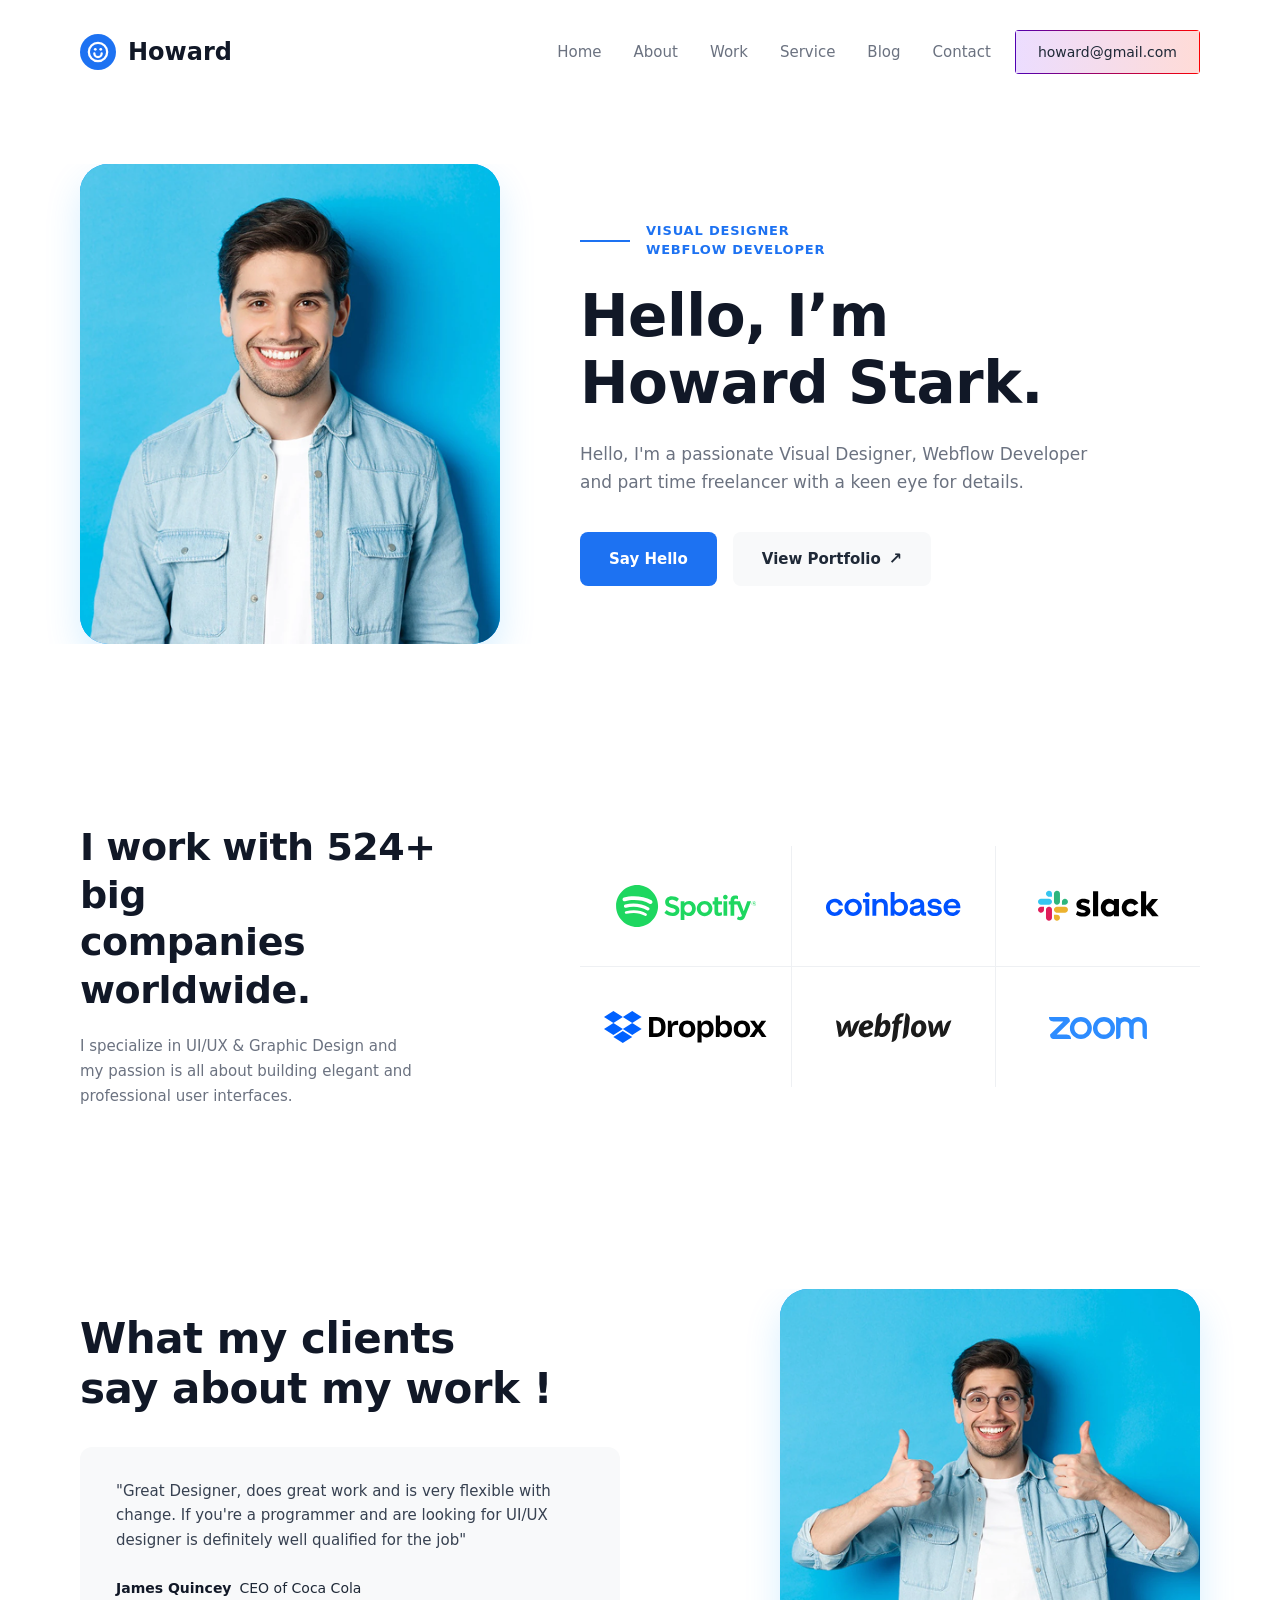
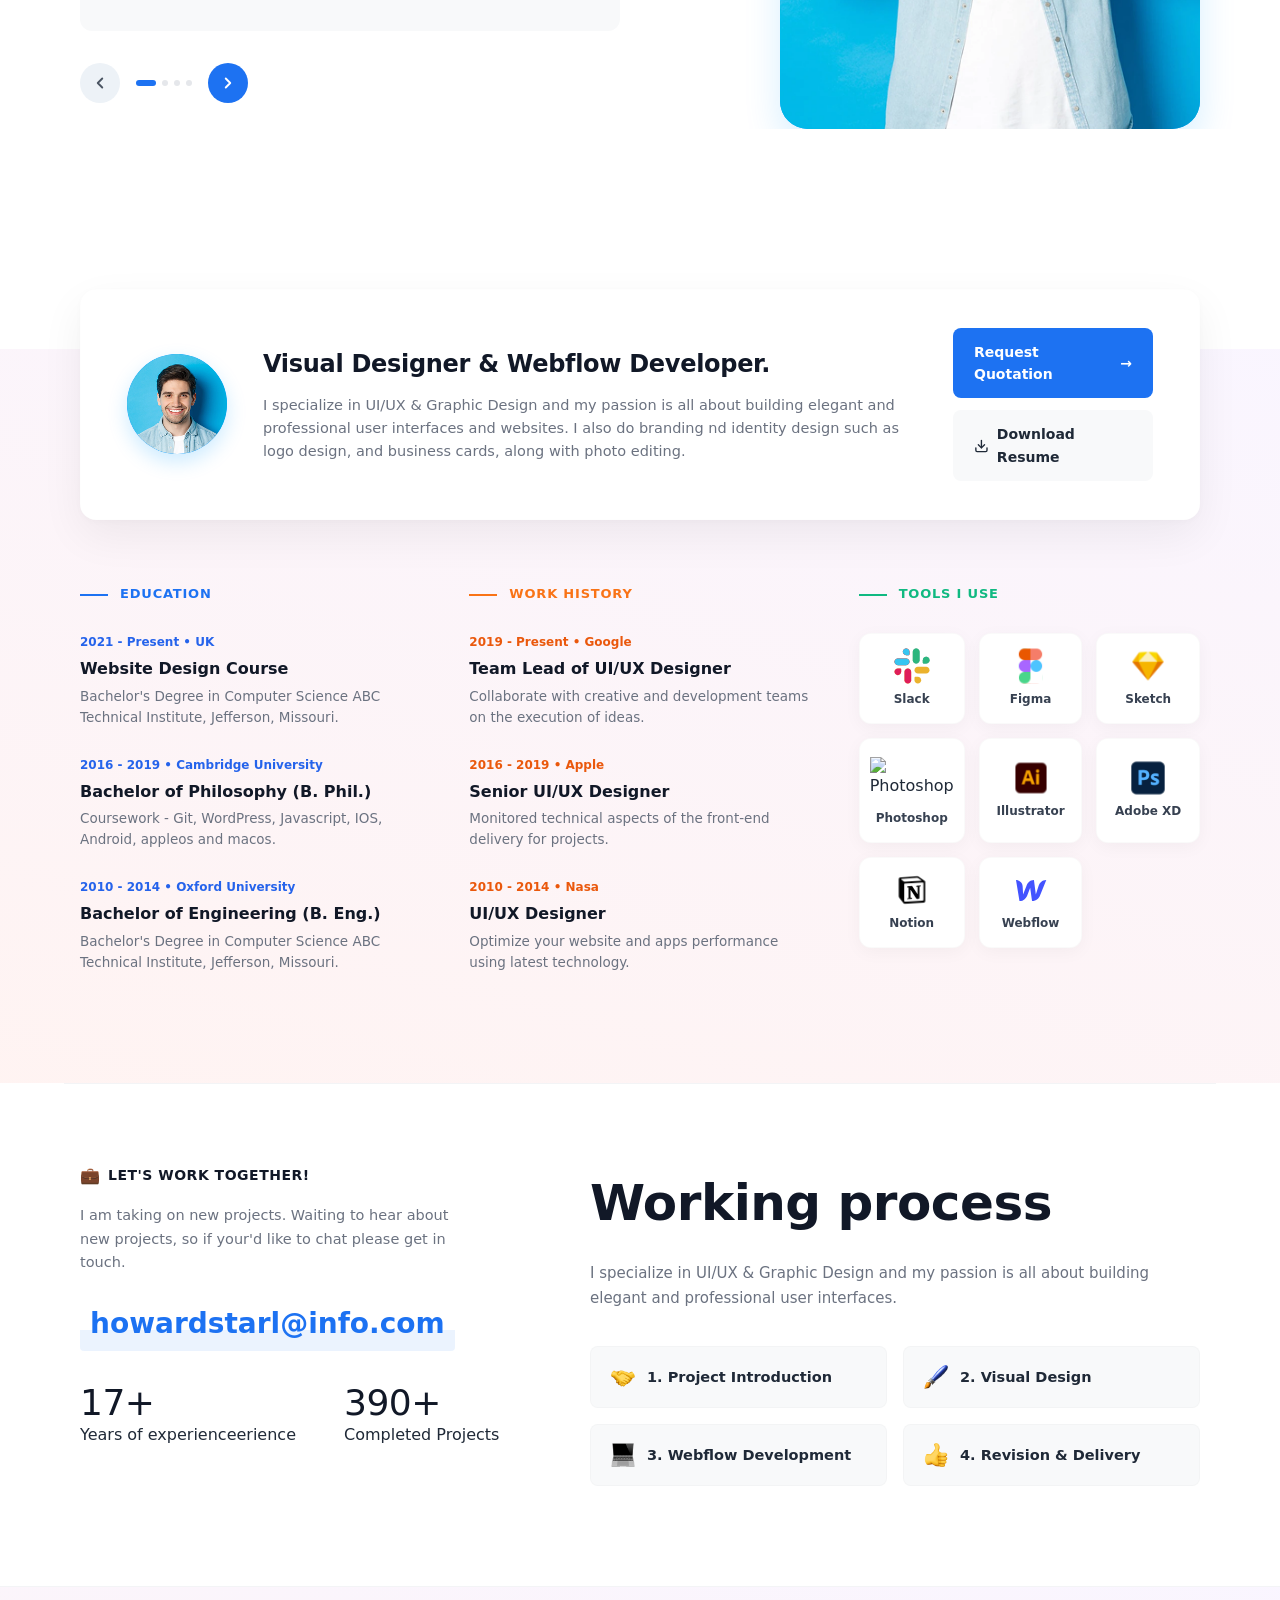
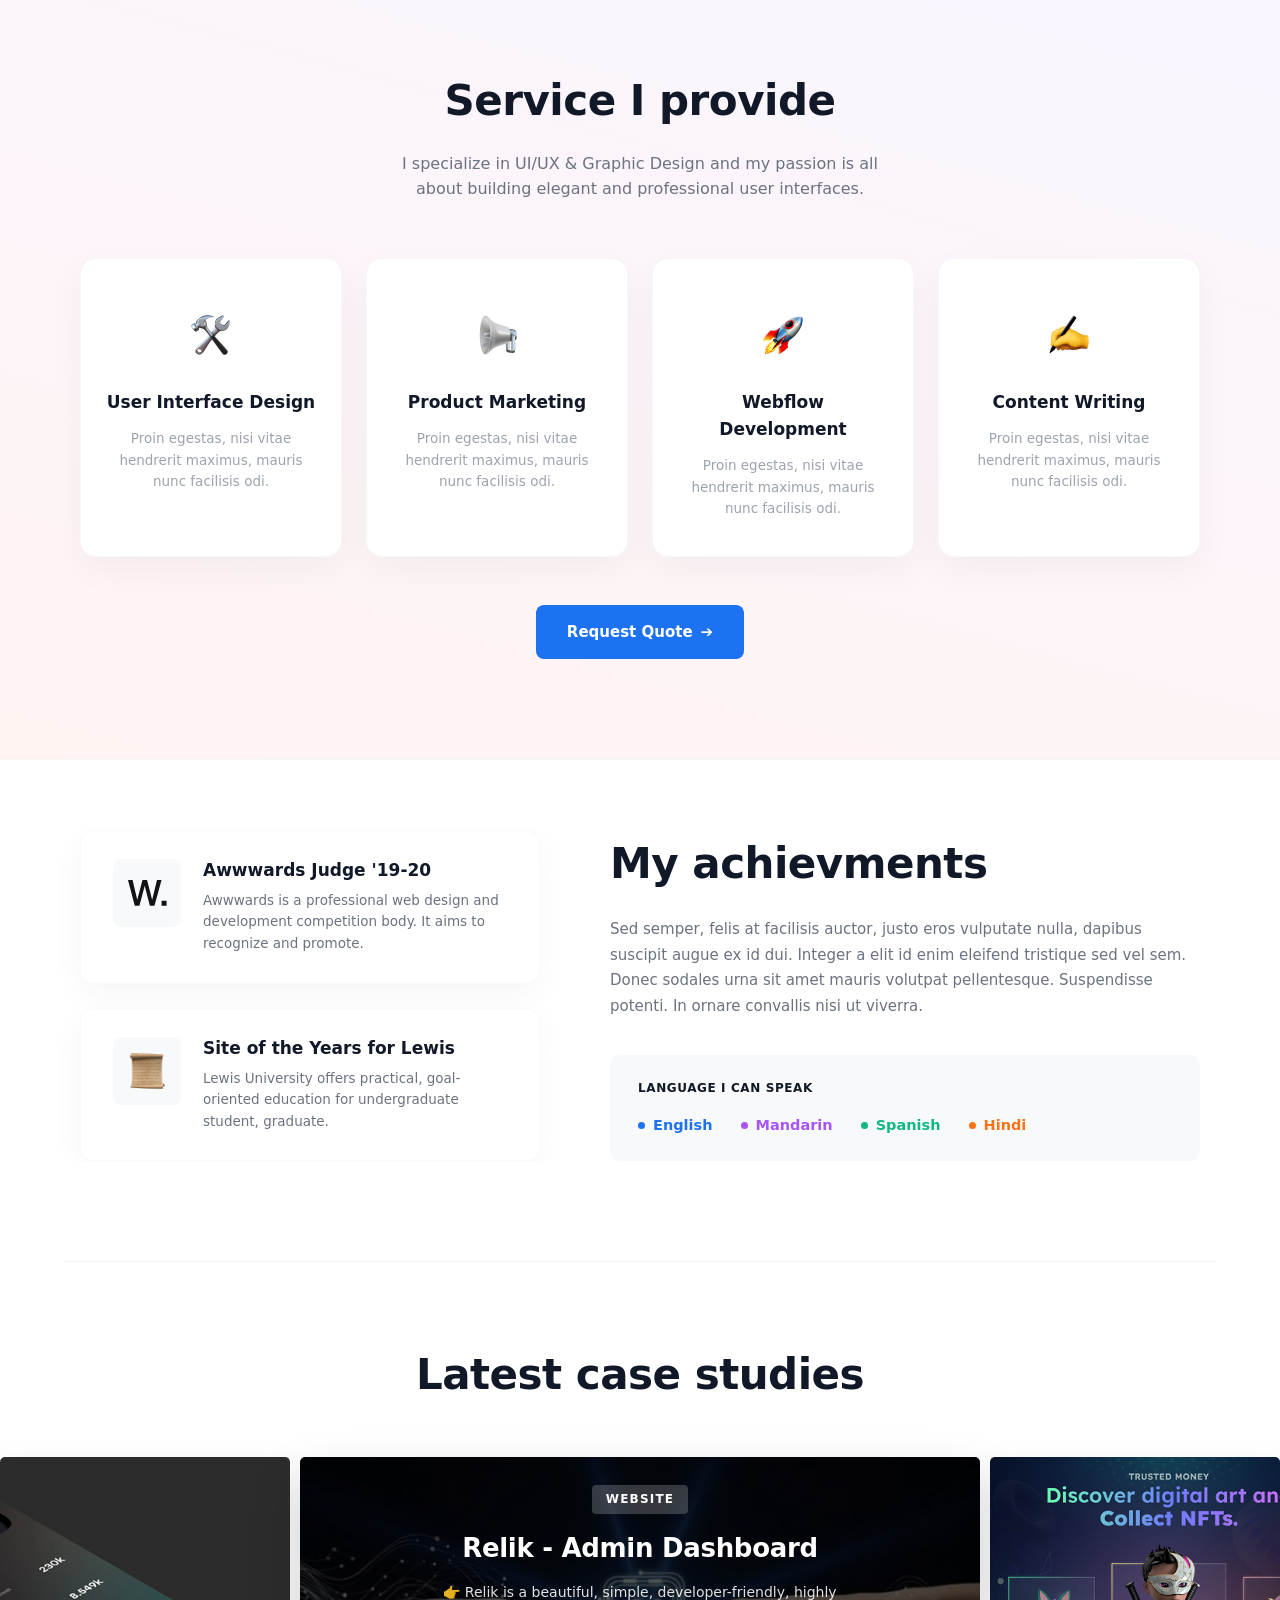
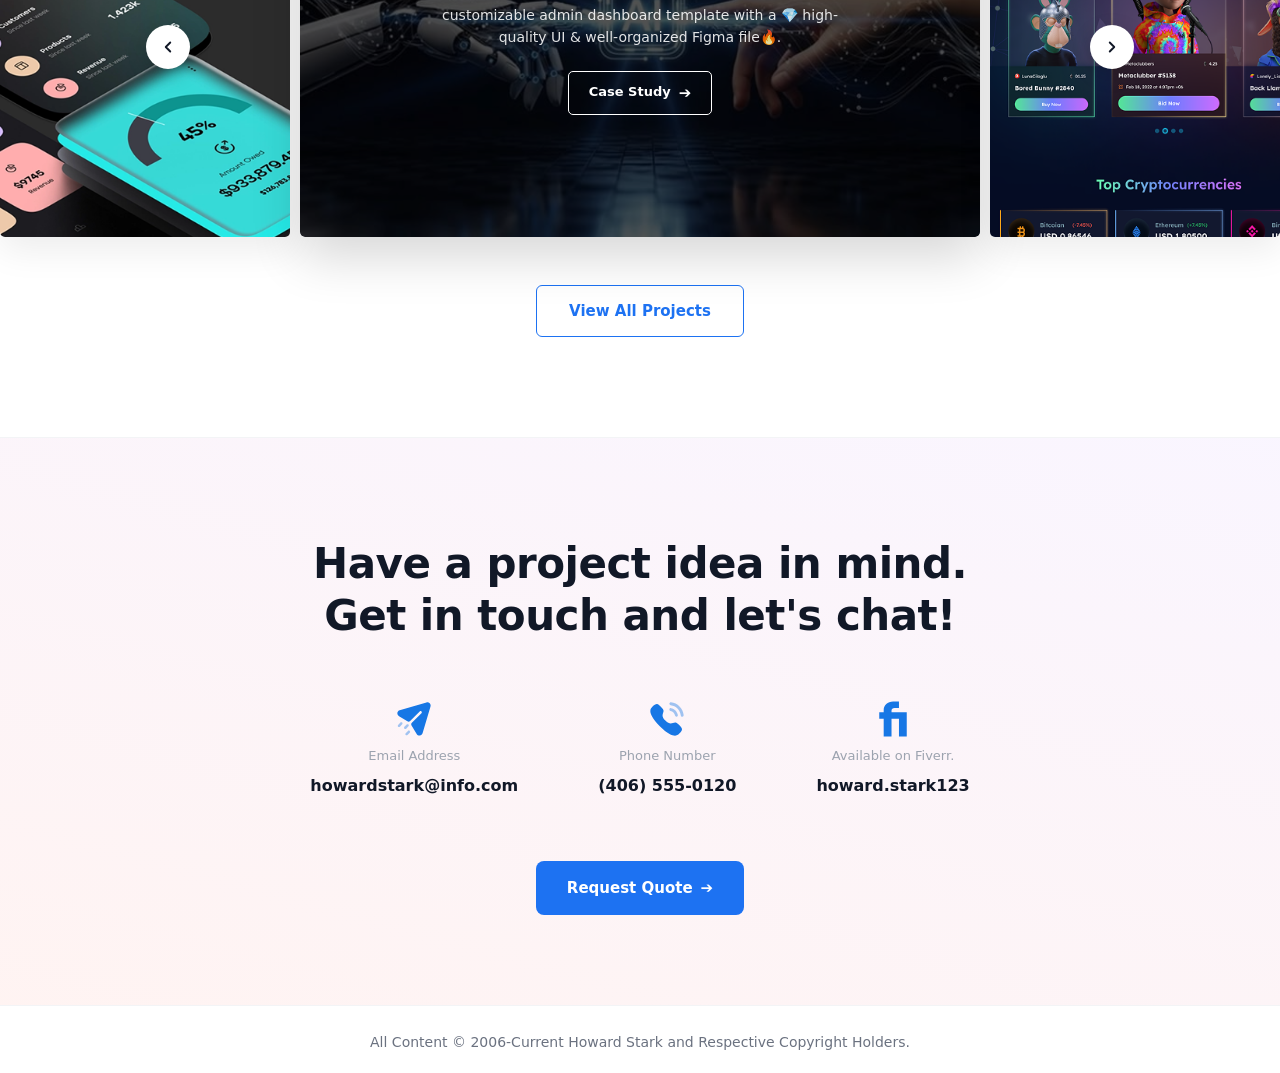
==== commit a8efa420: "update" ====
--- a/index.html
+++ b/index.html
@@ -92,56 +92,44 @@
         </div>
 
         <div class="content1-grid">
-                    <div class="content1-item">
+          <div class="content1-item">
             <div class="brand brand-spotify">
-              <svg class="brand-icon" viewBox="0 0 24 24" fill="#1DB954" width="28" height="28">
-                <path d="M12 0C5.373 0 0 5.373 0 12s5.373 12 12 12 12-5.373 12-12S18.627 0 12 0zm5.498 17.306c-.215.353-.674.464-1.027.25-2.82-1.722-6.37-2.112-10.55-1.157-.403.092-.807-.16-.9-.563-.092-.403.16-.807.563-.9 4.577-1.045 8.508-.598 11.66 1.343.354.214.464.674.254 1.027zm1.468-3.262c-.27.44-.848.578-1.288.308-3.227-1.984-8.147-2.557-11.964-1.398-.498.151-1.03-.136-1.181-.634-.151-.498.136-1.03.634-1.181 4.364-1.325 9.794-.683 13.491 1.587.44.27.578.848.308 1.328zm.126-3.4c-3.87-2.298-10.254-2.51-13.946-1.388-.593.18-1.223-.157-1.403-.75-.18-.593.157-1.223.75-1.403 4.243-1.288 11.285-1.036 15.753 1.617.533.316.707 1.008.391 1.541-.316.533-1.008.707-1.545.383z"/>
-              </svg>
-              <span class="brand-text spotify-text">Spotify</span>
+              <img src="images/spotify.svg" alt="Spotify">
             </div>
           </div>
 
           <!-- 2. Coinbase -->
           <div class="content1-item">
             <div class="brand brand-coinbase">
-              <span class="brand-text coinbase-text">coinbase</span>
+              <img src="images/coinbase.svg" alt="Coinbase">
             </div>
           </div>
 
           <!-- 3. Slack -->
           <div class="content1-item">
             <div class="brand brand-slack">
-              <svg class="brand-icon" viewBox="0 0 127 127" width="22" height="22">
-                <path d="M27.2 80c0 7.3-5.9 13.2-13.2 13.2C6.7 93.2.8 87.3.8 80c0-7.3 5.9-13.2 13.2-13.2h13.2V80zm6.6 0c0-7.3 5.9-13.2 13.2-13.2 7.3 0 13.2 5.9 13.2 13.2v33c0 7.3-5.9 13.2-13.2 13.2-7.3 0-13.2-5.9-13.2-13.2V80z" fill="#E01E5A"/>
-                <path d="M47 27.2c-7.3 0-13.2-5.9-13.2-13.2C33.8 6.7 39.7.8 47 .8c7.3 0 13.2 5.9 13.2 13.2v13.2H47zm0 6.6c7.3 0 13.2 5.9 13.2 13.2 0 7.3-5.9 13.2-13.2 13.2H14C6.7 60.2.8 54.3.8 47c0-7.3 5.9-13.2 13.2-13.2H47z" fill="#36C5F0"/>
-                <path d="M99.8 47c0-7.3 5.9-13.2 13.2-13.2 7.3 0 13.2 5.9 13.2 13.2 0 7.3-5.9 13.2-13.2 13.2H99.8V47zm-6.6 0c0 7.3-5.9 13.2-13.2 13.2-7.3 0-13.2-5.9-13.2-13.2V14c0-7.3 5.9-13.2 13.2-13.2 7.3 0 13.2 5.9 13.2 13.2V47z" fill="#2EB67D"/>
-                <path d="M80 99.8c7.3 0 13.2 5.9 13.2 13.2 0 7.3-5.9 13.2-13.2 13.2-7.3 0-13.2-5.9-13.2-13.2V99.8H80zm0-6.6c-7.3 0-13.2-5.9-13.2-13.2 0-7.3 5.9-13.2 13.2-13.2h33c7.3 0 13.2 5.9 13.2 13.2 0 7.3-5.9 13.2-13.2 13.2H80z" fill="#ECB22E"/>
-              </svg>
-              <span class="brand-text slack-text">slack</span>
+              <img src="images/slack1.svg" alt="Slack">
             </div>
           </div>
 
           <!-- 4. Dropbox -->
           <div class="content1-item">
             <div class="brand brand-dropbox">
-              <svg class="brand-icon" viewBox="0 0 24 24" fill="#0061FF" width="24" height="24">
-                <path d="M6 2l6 3.96L6 9.92 0 5.96 6 2zm12 0l6 3.96-6 3.96-6-3.96L18 2zM0 13.88l6-3.96 6 3.96-6 3.96-6-3.96zm24 0l-6-3.96-6 3.96 6 3.96 6-3.96zM6 19.34l6-3.96 6 3.96-6 3.96-6-3.96z"/>
-              </svg>
-              <span class="brand-text dropbox-text">Dropbox</span>
+              <img src="images/dropbox.svg" alt="Dropbox">
             </div>
           </div>
 
           <!-- 5. Webflow -->
           <div class="content1-item">
             <div class="brand brand-webflow">
-              <span class="brand-text webflow-text">webflow</span>
+              <img src="images/webflow.svg" alt="Webflow">
             </div>
           </div>
 
           <!-- 6. Zoom -->
           <div class="content1-item">
             <div class="brand brand-zoom">
-              <span class="brand-text zoom-text">zoom</span>
+              <img src="images/zoom.svg" alt="Zoom">
             </div>
           </div>
 
@@ -304,7 +292,7 @@
             <!-- 1. Slack -->
             <div class="tool-card">
               <div class="tool-icon">
-                <img src="images/Slack.png" alt="Slack">
+                <img src="images/Slack.svg" alt="Slack">
               </div>
               <span class="tool-name">Slack</span>
             </div>
@@ -312,7 +300,7 @@
             <!-- 2. Figma -->
             <div class="tool-card">
               <div class="tool-icon">
-                <img src="images/Figma.png" alt="Figma">
+                <img src="images/Figma.svg" alt="Figma">
               </div>
               <span class="tool-name">Figma</span>
             </div>
@@ -320,7 +308,7 @@
             <!-- 3. Sketch -->
             <div class="tool-card">
               <div class="tool-icon">
-                <img src="images/Sketch.png" alt="Sketch">
+                <img src="images/Sketch.svg" alt="Sketch">
               </div>
               <span class="tool-name">Sketch</span>
             </div>
@@ -328,7 +316,7 @@
             <!-- 4. Photoshop -->
             <div class="tool-card">
               <div class="=tool-icon">
-                <img src="images/Photoshop.png" alt="Photoshop">
+                <img src="images/Photoshop.svg" alt="Photoshop">
               </div>
               <span class="tool-name">Photoshop</span>
             </div>
@@ -336,7 +324,7 @@
             <!-- 5. Illustrator -->
             <div class="tool-card">
               <div class="tool-icon">
-                <img src="images/Illustrator.png" alt="Illustrator">
+                <img src="images/Illustrator.svg" alt="Illustrator">
               </div>
               <span class="tool-name">Illustrator</span>
             </div>
@@ -344,7 +332,7 @@
             <!-- 6. Adobe XD -->
             <div class="tool-card">
               <div class="tool-icon">
-                <img src="images/Adobe XD.png" alt="Adobe XD">
+                <img src="images/adobexd.svg" alt="Adobe XD">
               </div>
               <span class="tool-name">Adobe XD</span>
             </div>
@@ -352,7 +340,7 @@
             <!-- 7. Notion -->
             <div class="tool-card">
               <div class="tool-icon">
-                <img src="images/Notion.png" alt="Notion">
+                <img src="images/notion.svg" alt="Notion">
               </div>
               <span class="tool-name">Notion</span>
             </div>
@@ -360,7 +348,7 @@
             <!-- 8. Webflow -->
             <div class="tool-card">
               <div class="tool-icon webflow-icon">
-                <img src="images/Webflow.png" alt="Webflow">
+                <img src="images/webflowicon.svg" alt="Webflow">
               </div>
               <span class="tool-name">Webflow</span>
             </div>
@@ -415,23 +403,22 @@
 
           <div class="process-steps-grid">
             <div class="step-card">
-              <span class="step-icon">&#129309;</span>
+              <img src="images/hand.svg" alt="Project Introduction">
               <span class="step-text">1. Project Introduction</span>
             </div>
 
             <div class="step-card">
-              <span class="step-icon">&#9999;&#65039;</span>
+              <img src="images/pen.svg" alt="Visual Design">
               <span class="step-text">2. Visual Design</span>
             </div>
 
             <div class="step-card">
-              <span class="step-icon">&#128187;</span>
-              <span class="step-icon"></span>
+              <img src="images/laptop.svg" alt="Webflow Development">
               <span class="step-text">3. Webflow Development</span>
             </div>
 
             <div class="step-card">
-              <span class="step-icon">&#128077;</span>
+              <img src="images/like.svg" alt="Revision & Delivery">
               <span class="step-text">4. Revision & Delivery</span>
             </div>
 
@@ -458,7 +445,7 @@
         
         <div class="service-card">
           <div class="service-icon-box">
-            <span class="service-icon">&#128736;&#65039;</span>
+            <img src="images/Design.svg" alt="User Interface Design">
           </div>
           <h3 class="service-title">User Interface Design</h3>
           <p class="service-description1">
@@ -468,7 +455,7 @@
 
         <div class="service-card">
           <div class="service-icon-box">
-            <span class="service-icon">&#128227;</span>
+            <img src="images/Marketing.svg" alt="Product Marketing">
           </div>
           <h3 class="service-title">Product Marketing</h3>
           <p class="service-description1">
@@ -478,7 +465,7 @@
 
         <div class="service-card">
           <div class="service-icon-box">
-            <span class="service-icon">&#128640;</span>
+            <img src="images/Development.svg" alt="Webflow Development">
           </div>
           <h3 class="service-title">Webflow Development</h3>
           <p class="service-description1">
@@ -488,7 +475,7 @@
 
         <div class="service-card">
           <div class="service-icon-box">
-            <span class="service-icon">&#9997;&#65039;</span>
+            <img src="images/Writing.svg" alt="Content Writing">
           </div>
           <h3 class="service-title">Content Writing</h3>
           <p class="service-description1">
@@ -515,7 +502,7 @@
           
           <div class="achievement-card">
             <div class="achievement-icon-box">
-              <span class="achievement-logo-text">W.</span>
+              <img src="images/W..svg" alt="Awwwards Judge">
             </div>
             <div class="achievement-info">
               <h3 class="achievement-title">Awwwards Judge '19-20</h3>
@@ -527,7 +514,7 @@
 
           <div class="achievement-card">
             <div class="achievement-icon-box">
-              <span class="achievement-emoji">&#128220;</span>
+              <img src="images/📜.svg" alt="Site of the Years for Lewis">
             </div>
             <div class="achievement-info">
               <h3 class="achievement-title">Site of the Years for Lewis</h3>
@@ -630,9 +617,7 @@
         <div class="footer-contact-grid">
           <div class="contact-card">
             <div class="contact-icon">
-              <svg width="24" height="24" viewBox="0 0 24 24" fill="#1d72f2">
-                <path d="M22 2L11 13M22 2l-7 20-4-9-9-4 20-7z" stroke="#1d72f2" stroke-width="2" stroke-linecap="round" stroke-linejoin="round"/>
-              </svg>
+              <img src="images/Send.svg" alt="Send">
             </div>
             <span class="contact-label">Email Address</span>
             <a href="howardstark@info.com" class="contact-value">howardstark@info.com</a>
@@ -640,9 +625,7 @@
 
           <div class="contact-card">
             <div class="contact-icon">
-              <svg width="24" height="24" viewBox="0 0 24 24" fill="#1d72f2">
-                <path d="M22 16.92v3a2 2 0 0 1-2.18 2 19.79 19.79 0 0 1-8.63-3.07 19.5 19.5 0 0 1-6-6 19.79 19.79 0 0 1-3.07-8.67A2 2 0 0 1 4.11 2h3a2 2 0 0 1 2 1.72 12.84 12.84 0 0 0 .7 2.81 2 2 0 0 1-.45 2.11L8.09 9.91a16 16 0 0 0 6 6l1.27-1.27a2 2 0 0 1 2.11-.45 12.84 12.84 0 0 0 2.81.7A2 2 0 0 1 22 16.92z"/>
-              </svg>              
+              <img src="images/Calling.svg" alt="Phone">         
             </div>
             <span class="contact-label">Phone Number</span>
             <a href="tel:4065550120" class="contact-value">(406) 555-0120</a>
@@ -650,9 +633,7 @@
 
           <div class="contact-card">
             <div class="contact-icon">
-              <svg width="24" height="24" viewBox="0 0 24 24" fill="#1d72f2">
-                <path d="M16.25 16.25V9.45c0-.98-.75-1.7-1.7-1.7-.95 0-1.7.72-1.7 1.7v6.8h-2.5V5.5h2.5v1.45c.6-.9 1.6-1.45 2.7-1.45 1.95 0 3.2 1.3 3.2 3.45v7.3h-2.5zM6.5 16.25v-7.3H4V6.5h2.5V4.75c0-2 1.3-3.25 3.3-3.25H12v2.5H9.8c-.55 0-.8.25-.8.8V6.5h3v2.45H9v7.3H6.5z"/>
-              </svg>              
+              <img src="images/Freelancer.svg" alt="Freelancer">
             </div>
             <span class="contact-label">Available on Fiverr.</span>
             <a href="name" class="contact-value">howard.stark123</a>
--- a/responsive.css
+++ b/responsive.css
@@ -18,7 +18,6 @@
 
     .achievements-cards-column,
     .achievements-content-column,
-    .process-column-left,
     .process-column-right,
     .content2-info,
     .content1-content {
@@ -79,6 +78,7 @@
         display: grid;
         justify-items: left;
         justify-content: flex-start;
+        text-align: justify;
     }
 
     .profile-card {
@@ -154,7 +154,7 @@
 
 
 /*  768 PX */
-@media (max-width: 768px) {
+@media screen and (max-width: 768px) {
     .nav-menu {
         display: none;
     }
@@ -183,9 +183,16 @@
         font-size: 30;
     } 
     
+    .main-wrapper {
+        display: flex;
+        flex-direction: column;
+    }
+
     .main-image-column,
     .content1-image-column {
         width: 280px;
+        max-width: 100%;
+        height: auto;
     }
 
     .main-image-box,
@@ -199,17 +206,13 @@
         width: 100%;
     }
 
-    .content1-card {
-        padding: 24px 20px;
-        text-align: left;
-    }
-
     .conten2-title {
         font-size: 28px;
     }
     
     .content2-controls {
-        margin-left: 180px;
+        margin-left: 140px;
+        margin-right: auto;
     }
 
     .content2-image-column {
@@ -240,8 +243,21 @@
     }
 
     .process-column-left {
-        margin-left: -100px;
-        margin-right: auto;
+        margin-left: -260px;
+        text-align: justify;
+        flex: 0 0 auto;
+        width: 100%;
+        max-width: 100%;
+        padding: 0 15px;
+        white-space: nowrap;
+    }
+
+    .process-email {
+        margin-left: 15px;
+    }
+
+    .process-intro {
+        overflow-wrap: break-word;
     }
 
     .services-grid {
@@ -298,5 +314,18 @@
         gap: 32px;
     }
 
+    .contact-card {
+        gap: 5px;
+    }
+
+    .contact-icon {
+        max-width: 400px;
+        
+    }
+
+    .copyright-text {
+        font-size: 12px;
+    }
+
 }
 
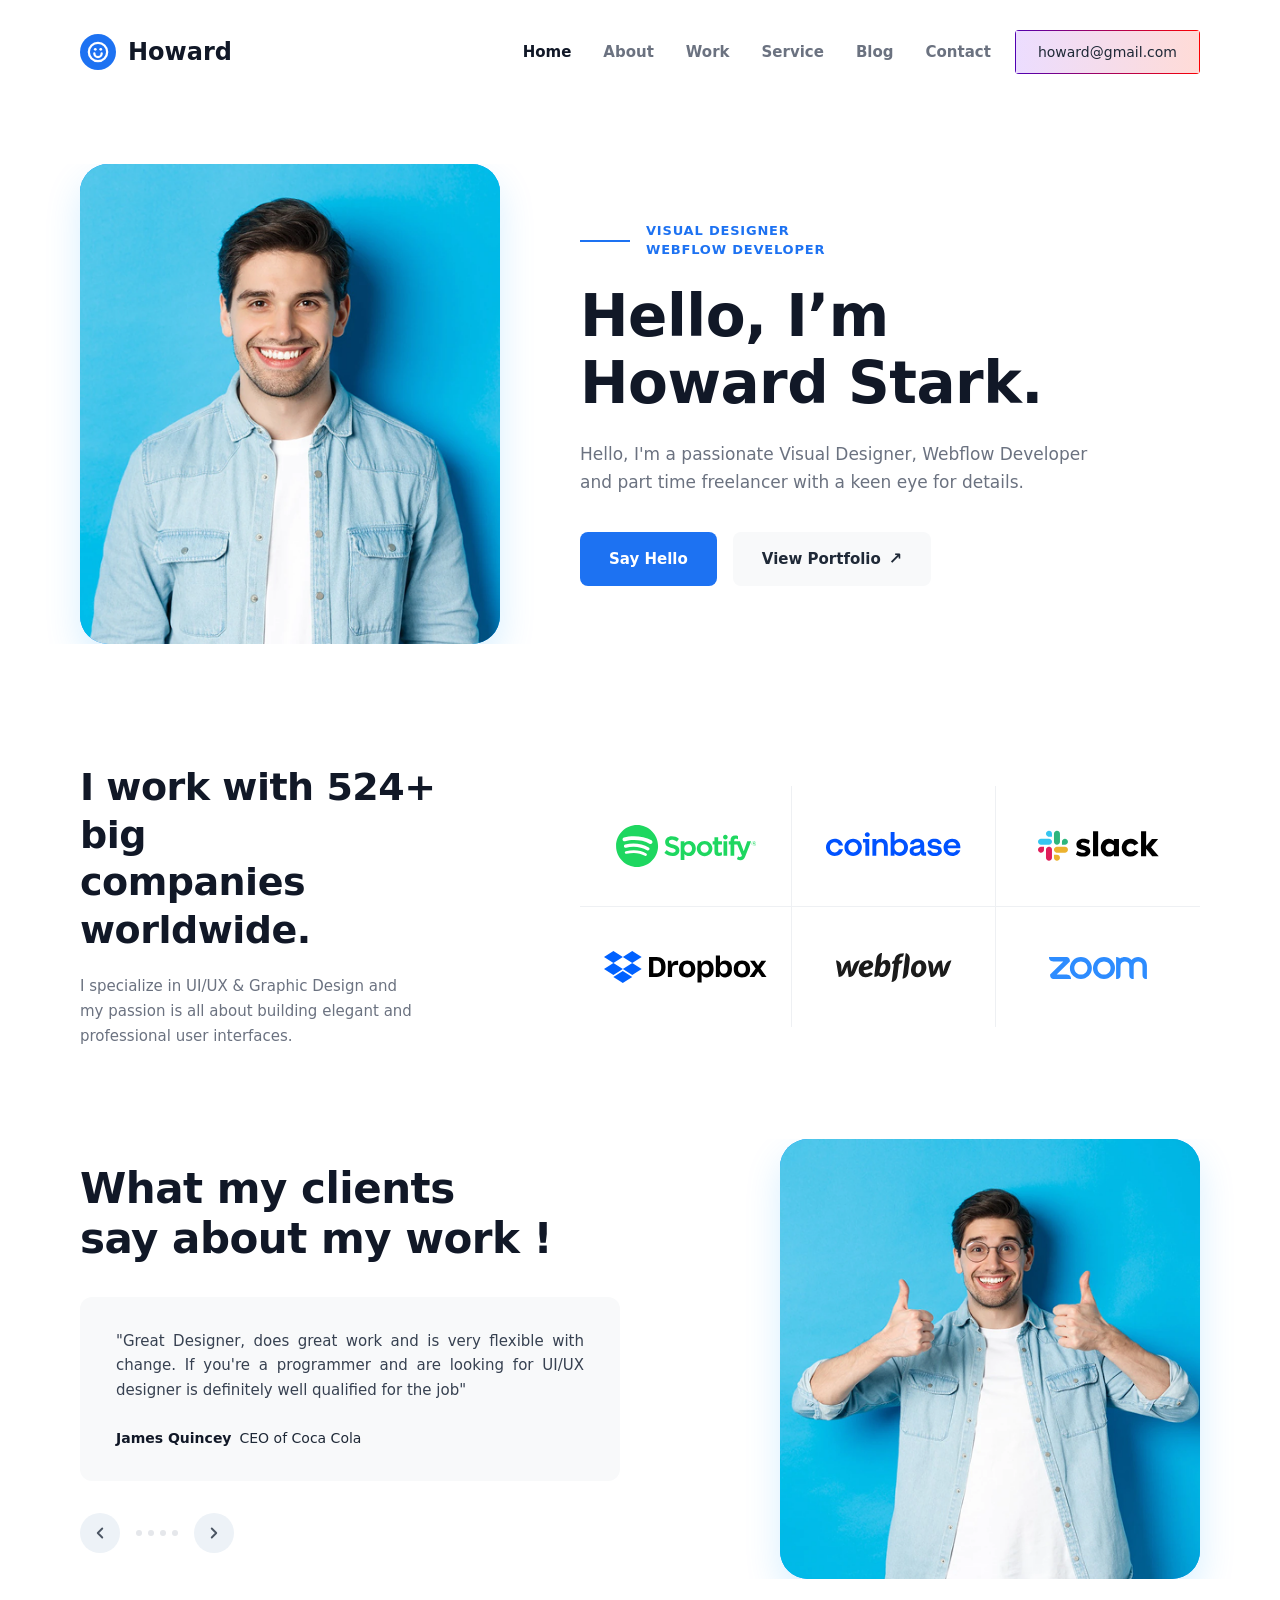
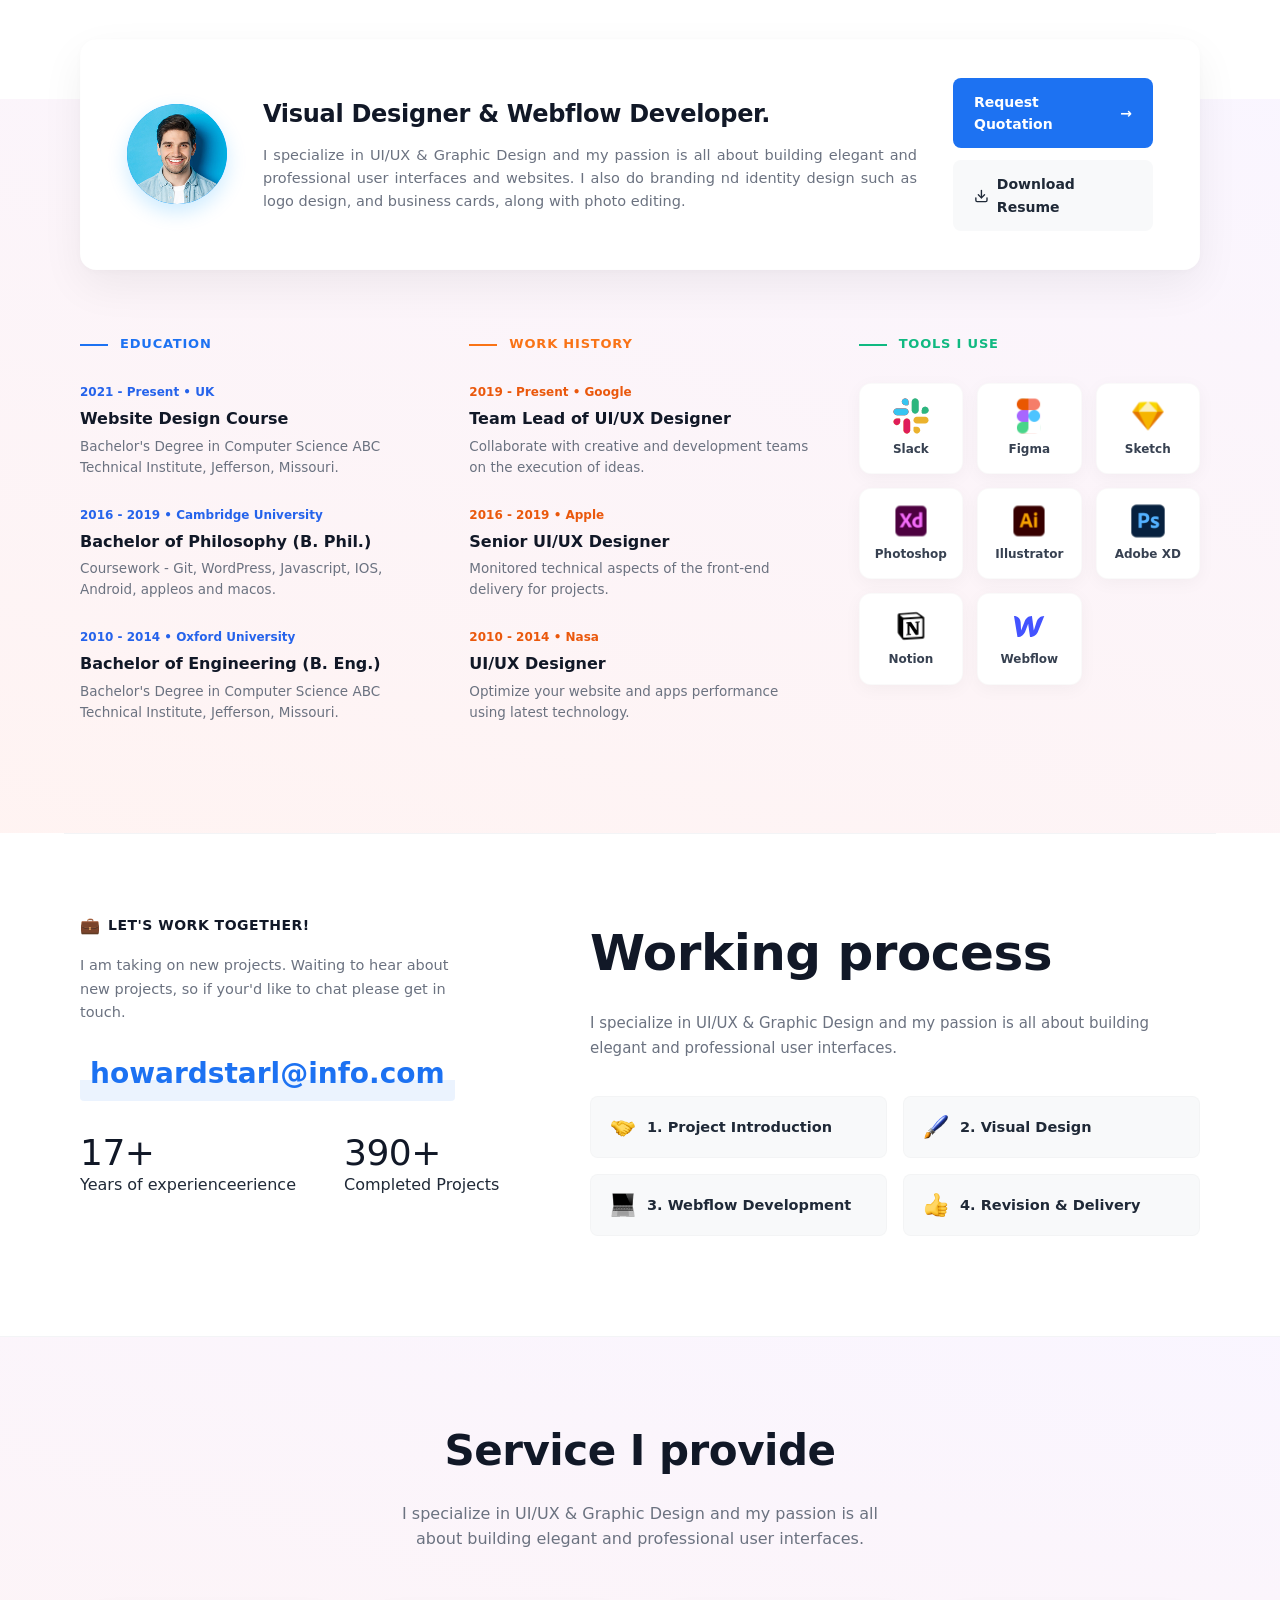
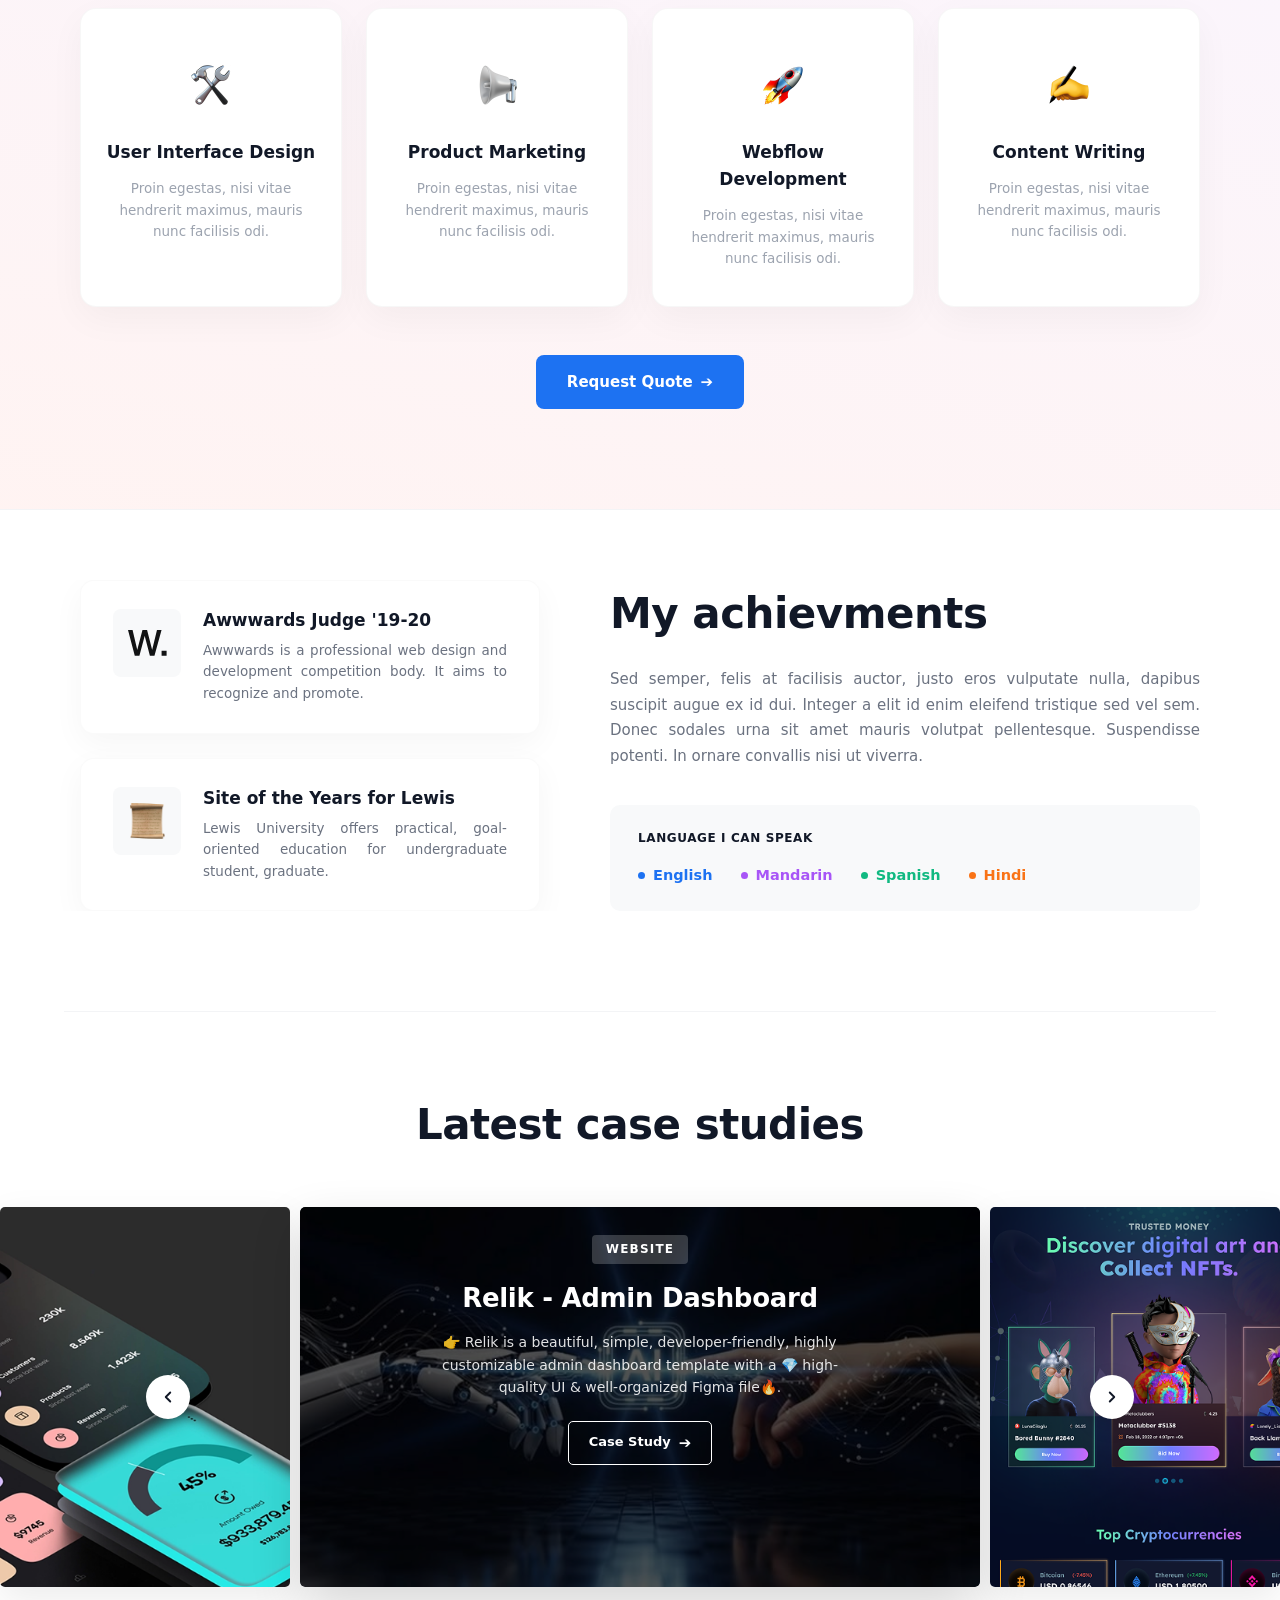
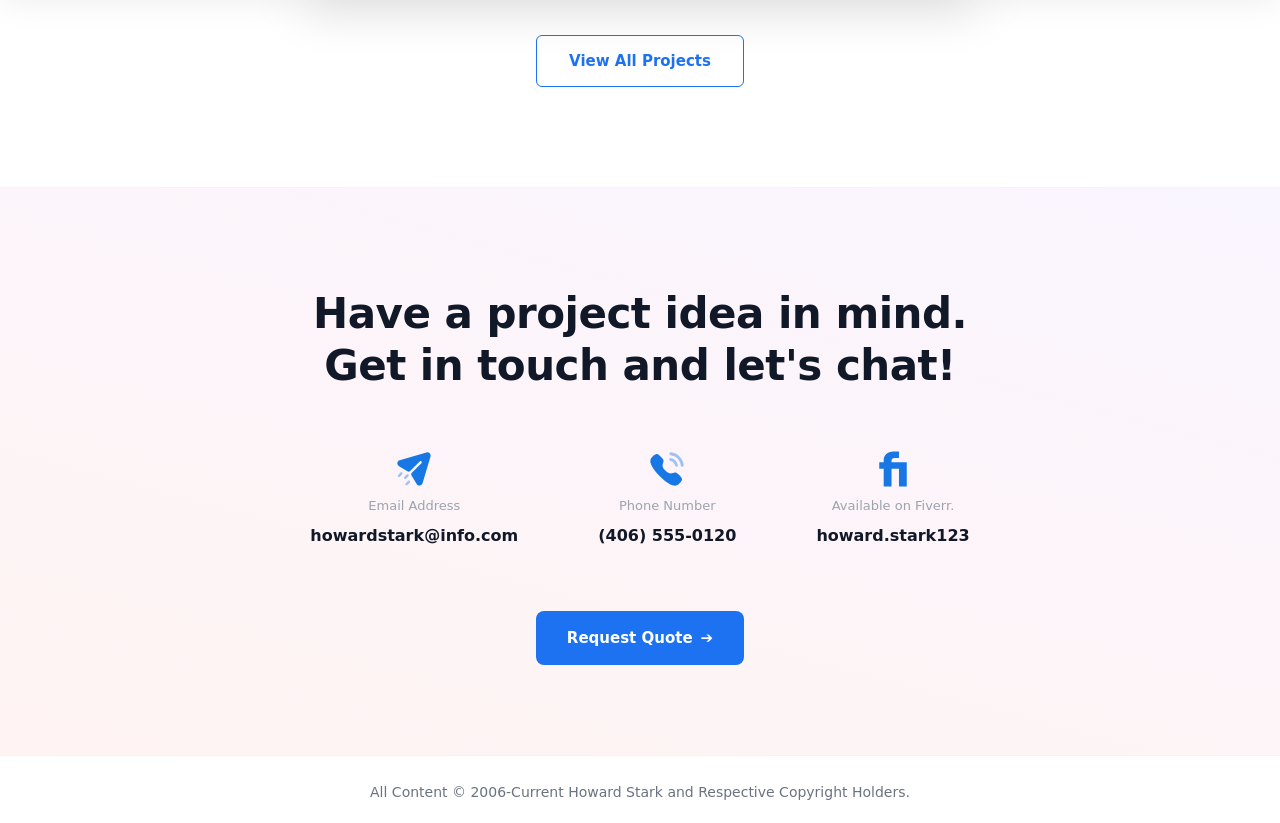
==== commit a9811c52: "fix" ====
--- a/index.html
+++ b/index.html
@@ -167,9 +167,9 @@
 
             <div class="slider-dots">
               <span class="dot dot-active"></span>
-              <span class="dot"></span>
-              <span class="dot"></span>
-              <span class="dot"></span>
+              <span class="dot dot-active"></span>
+              <span class="dot dot-active"></span>
+              <span class="dot dot-active"></span>
             </div>
 
             <button class="slider-button button-next">
@@ -315,8 +315,8 @@
 
             <!-- 4. Photoshop -->
             <div class="tool-card">
-              <div class="=tool-icon">
-                <img src="images/Photoshop.svg" alt="Photoshop">
+              <div class="tool-icon">
+                <img src="images/photoshop.svg" alt="Photoshop">
               </div>
               <span class="tool-name">Photoshop</span>
             </div>
@@ -498,8 +498,8 @@
   <section class="achievements-section">
     <div class="container">
       <div class="achievements-wrapper">
+
         <div class="achievements-cards-column">
-          
           <div class="achievement-card">
             <div class="achievement-icon-box">
               <img src="images/W..svg" alt="Awwwards Judge">
@@ -523,10 +523,9 @@
               </p>
             </div>
           </div>
-
-        </div>
-
-        <div class="achievements-content-column">
+        </div>
+
+              <div class="achievements-content-column">
           <h2 class="achievements-title">My achievments</h2>
           <p class="achievements-description1">
             Sed semper, felis at facilisis auctor, justo eros vulputate nulla, dapibus suscipit augue ex id dui. Integer a elit id enim eleifend tristique sed vel sem. Donec sodales urna sit amet mauris volutpat pellentesque. Suspendisse potenti. In ornare convallis nisi ut viverra.
--- a/styles.css
+++ b/styles.css
@@ -63,8 +63,14 @@
   text-decoration: none;
   font-size: 15px;
   color: #6b7280;
-  font-weight: 500;
+  font-weight: 600;
   transition: color 0.2s ease;
+}
+
+.nav-link.active,
+.nav-link:hover {
+  color: #111827;
+  font-weight: 600;
 }
 
 .header-email-button {
@@ -198,7 +204,7 @@
 }
 
 .content1-section {
-  padding: 80px 0 120px 0;
+  padding: 20px 0 30px 0;
   position: relative;
 }
 
@@ -234,6 +240,7 @@
 }
 
 .content1-description {
+  text-align: justify;
   font-size: 15px;
   color: #6b7280;
   line-height: 1.65;
@@ -257,11 +264,18 @@
   transition: transform 0.2s ease, opacity 0.2s ease;
 }
 
-.content1-item:nth-child(3n) {
-  border-right: none;
-}
-
-.content1-item:nth-child(n + 4) {
+  .content1-item:nth-child(4n) {
+    border-bottom: none;
+  }
+  .content1-item:nth-child(3n) {
+    border-right: none;
+  }
+
+  .content1-item:nth-child(6n){
+    border-right: none;
+  }  
+
+.content1-item:nth-child(n + 5) {
   border-bottom: none;
 }
 
@@ -328,7 +342,7 @@
 
 /* Content 2 Section */
 .content2-section {
-  padding: 60px 0 220px 0;
+  padding: 60px 0 120px 0;
 }
 
 .content2-wrapper {
@@ -364,6 +378,7 @@
   color: #374151;
   line-height: 1.65;
   margin-bottom: 24px;
+  text-align: justify;
 }
 
 .content2-author {
@@ -401,14 +416,18 @@
   transition: all 0.2s ease;
 }
 
-.button-prev {
+.button-prev,
+.button-next {
   background-color: #edf2f7;
   color: #4b5563;
 }
 
-.button-next {
+.button-next:hover {
   background-color: #1d72f2;
-  color: #ffffff;
+}
+
+.button-prev:hover{
+  background-color: #1d72f2
 }
 
 .slider-dots {
@@ -425,7 +444,7 @@
   transition: all 0.2s ease;
 }
 
-.dot.dot-active {
+.dot.dot-active:hover {
   width: 20px;
   border-radius: 4px;
   background-color: #1d72f2;
@@ -757,6 +776,7 @@
 }
 
 .achievement-description {
+  text-align: justify;
   font-size: 13.5px;
   color: #6b7280;
   line-height: 1.6;
@@ -769,7 +789,7 @@
 
 .achievements-title {
   font-size: 42px;
-  font-weight: 800;
+  font-weight: 600;
   color: #111827;
   letter-spacing: -0.5px;
   margin-bottom: 20px;
@@ -780,6 +800,7 @@
   color: #6b7280;
   line-height: 1.7;
   margin-bottom: 36px;
+  text-align: justify;
 }
 
 .languages-box {
@@ -1067,6 +1088,7 @@
   font-size: 14.5px;
   color: #6b7280;
   line-height: 1.6;
+  text-align: justify;
 }
 
 .profile-buttons {
--- a/responsive.css
+++ b/responsive.css
@@ -1,78 +1,145 @@
-/* 992 PX */
-@media (max-width: 992px) { 
-    .content1-wrapper,
-    .content2-wrapper,
-    .process-wrapper,
-    .achievements-wrapper {
-        flex-direction: column;
-        text-align: center;
-        gap: 40px;
-    }
-
-    .main-title,
-    .achievements-title,
-    .process-title,
-    .content1-title {
-        font-size: 38px;
-    }
-
-    .achievements-cards-column,
-    .achievements-content-column,
-    .process-column-right,
-    .content2-info,
-    .content1-content {
-        flex: 0 0 auto;
-        max-width: 100%;
-    }
-
-    .main-description,
-    .process-description,
-    .achievements-description {
-        margin-left: auto;
-        margin-right: auto;
-    }
-
-    .main-actions,
-    .content1-controls {
-        margin-left: auto;
-        margin-right: 100px;
-    }
-
-    .main-badge-line {
-        margin-top: 80px;
-    }
-
-    .main-badge-text {
-        justify-items: left;
-        justify-content: flex-start;
-        text-align: left;
-        margin-left: -65px;
-    }
-
-    .main-image-column,
-    .content1-image-column {
-        flex: 0 0 auto;
-        width: 340px;
-    }
-
-    .main-image-box,
-    .content1-image-box {
-        height: 380px;
-    }
-
-    .content2-grid {
-        width: 100%;
-        max-width: 500px;
-    }
-
-    .content2-grid {
-        width: 100%;
-        max-width: 500px;
-    }
-
-    .content2-controls {
-        margin-left: 180px;
-    }
+.mobile-menu-toggle {
+  display: none;
+  flex-direction: column;
+  gap: 5px;
+  cursor: pointer;
+  padding: 8px;
+  background: none;
+  border: none;
+}
+
+.mobile-menu-toggle span {
+  width: 24px;
+  height: 2px;
+  background-color: #1f2937;
+  transition: all 0.3s ease;
+}
+
+/* RESPONSIVE 1200px */
+@media (max-width: 1200px) {
+  .container {
+    max-width: 960px;
+    padding: 0 30px;
+  }
+
+  .main-image-column {
+    flex: 0 0 380px;
+  }
+
+  .main-image-box {
+    height: 440px;
+  }
+
+  .main-title {
+    font-size: 52px;
+  }
+
+  .services-grid {
+    grid-template-columns: repeat(2, 1fr);
+  }
+
+  .slider-case {
+    gap: 20px;
+  }
+}
+
+/* RESPONSIVE 992px */
+@media (max-width: 992px) {
+  .main-wrapper,
+  .achievements-wrapper,
+  .process-wrapper,
+  .content2-wrapper,
+  .content1-wrapper {
+    flex-direction: column;
+    text-align: center;
+    gap: 40px;
+  }
+
+  .main-badge,
+  .main-actions,
+  .process-badge,
+  .stats-row,
+  .content1-controls {
+    justify-content: center;
+  }
+
+  .main-description,
+  .process-intro,
+  .process-description,
+  .process-divider,
+  .achievements-description {
+    margin-left: auto;
+    margin-right: auto;
+  }
+
+  .main-image-column,
+  .content1-image-column {
+    flex: 0 0 auto;
+    width: 340px;
+  }
+
+  .main-image-box,
+  .content1-image-box {
+    height: 380px;
+  }
+
+  .main-title,
+  .achievements-title,
+  .process-title,
+  .content1-title {
+    font-size: 38px;
+  }
+
+  .achievements-cards-column,
+  .achievements-content-column,
+  .process-column-left,
+  .process-column-right,
+  .content2-content,
+  .content1-info {
+    flex: 0 0 auto;
+    max-width: 100%;
+  }
+
+  .languages-list {
+    justify-content: center;
+  }
+
+  .process-steps-grid {
+    max-width: 500px;
+    margin: 0 auto;
+  }
+
+  .content2-grid {
+    width: 100%;
+    max-width: 500px;
+  }
+
+  .profile-card {
+    flex-direction: column;
+    text-align: center;
+    padding: 32px 24px;
+    gap: 24px;
+  }
+
+  .profile-buttons {
+    flex: 0 0 auto;
+    flex-direction: row;
+    width: 100%;
+    justify-content: center;
+  }
+
+  .experiences-grid {
+    grid-template-columns: 1fr;
+    gap: 44px;
+  }
+
+  .experience-header {
+    justify-content: center;
+  }
+
+  .experience-list {
+    text-align: center;
+  }
 
     .experience-item {
         display: grid;
@@ -81,251 +148,440 @@
         text-align: justify;
     }
 
-    .profile-card {
-        flex-direction: column;
-        text-align: center;
-        padding: 32px 24px;
-        gap: 24px;
-    }
-
-    .profile-buttons {
-        flex: 0 0 auto;
-        flex-direction: row;
-        width: 100%;
-        justify-content: center;
-    }
-
-    .experiences-grid {
-        grid-template-columns: 1fr;
-        gap: 44px;
-    }
-    
-    .experience-header { justify-content: center;
-    }
-
-    .experience-list {
-        text-align: center;
-    }
-
-    .process-badge {
-        margin-left: 370px;
-        margin-right: auto;
-    }
-
-    .process-intro,
-    .process-email-box  {
-        margin-left: 280px;
-    }
-
-    .stats-row,
-    .process-divider  {
-        margin-left: 280px;
-    } */
-
-    .process-column-left {
-        margin-left: auto;
-        margin-right: auto;
-    }
-
-    .process-column-right {
-        margin-left: auto;
-        margin-right: auto;
-    }
-
-    .process-steps-grid {
-        max-width: 500px;
-        margin: 0 auto;
-    }
-    .languages-list {
-        justify-content: center;
-    }
-
-    .tools-grid {
-        max-width: 440px;
-        margin: 0 auto;
-    }
-
-    .services-grid {
-        grid-template-columns: repeat(2, 1fr);
-    }
+  .tools-grid {
+    max-width: 440px;
+    margin: 0 auto;
+  }
+
+  .services-grid {
+    grid-template-columns: repeat(2, 1fr);
+  }
 }
 
-
-
-
-/*  768 PX */
-@media screen and (max-width: 768px) {
-    .nav-menu {
-        display: none;
-    }
-
-    .container {
-        padding: 0 20px;
-    }
-
-    .main,
-    .content1-section,
-    .content2-section,
-    .about-section,
-    .process-section,
-    .services-section,
-    .achievements-section,
-    .sliders-section {
-        padding: 40px 0 60px 0;
-    }
-
-    .main-title,
-    .achievements-title,
-    .section-title,
-    .slider-center-title,
-    .process-title,
-    .content1-title {
-        font-size: 30;
-    } 
-    
-    .main-wrapper {
-        display: flex;
-        flex-direction: column;
-    }
-
-    .main-image-column,
-    .content1-image-column {
-        width: 280px;
-        max-width: 100%;
-        height: auto;
-    }
-
-    .main-image-box,
-    .content1-image-box {
-        height: 320px;
-    }
-
-    .main-actions,
-    .profile-buttons {
-        flex-direction: column;
-        width: 100%;
-    }
-
-    .conten2-title {
-        font-size: 28px;
-    }
-    
-    .content2-controls {
-        margin-left: 140px;
-        margin-right: auto;
-    }
-
-    .content2-image-column {
-        padding: 0 0 50px 0;
-    }
-
-    .content2-grid {
-        grid-template-columns: repeat(2, 1fr);
-    }
-
-    .content2-item {
-        border-right: 1px solid #eef0f3;
-        border-bottom: 1px soilid #eef0f3;
-    }
-
-    .content2-item:nth-child(2n) {
-        border-right: none !important;
-    }
-
-    .content2-item:nth-child(n + 5) {
-        border-bottom: none;
-    }
+/* RESPONSIVE 768px */
+@media (max-width: 768px) {
+  .mobile-menu-toggle {
+    display: flex;
+  }
+
+  .nav-menu {
+    display: none; 
+  }
+
+  .nav-menu.active {
+    display: flex;
+    flex-direction: column;
+    position: absolute;
+    top: 100%;
+    left: 0;
+    right: 0;
+    background: #ffffff;
+    padding: 20px;
+    box-shadow: 0 10px 30px rgba(0, 0, 0, 0.1);
+    gap: 16px;
+    z-index: 100;
+  }
+
+  .header-email-button {
+    display: none; 
+  }
+
+  .container {
+    padding: 0 20px;
+  }
+
+  .main,
+  .about-section,
+  .achievements-section,
+  .services-section,
+  .sliders-section,
+  .process-section,
+  .content2,
+  .content1 {
+    padding: 40px 0 60px 0;
+  }
+
+  .main-title,
+  .achievements-title,
+  .section-title,
+  .slider-center-title,
+  .process-title,
+  .content1-title {
+    font-size: 30px;
+  }
+
+  .main-image-column,
+  .content1-image-column {
+    width: 280px;
+  }
+
+  .main-image-box,
+  .content1-image-box {
+    height: 320px;
+  }
+
+  .main-actions,
+  .profile-buttons {
+    flex-direction: column;
+    width: 100%;
+  }
+
+  .button {
+    width: 100%;
+  }
+
+  .slider-case {
+    grid-template-columns: 1fr;
+    max-width: 440px;
+    margin: 0 auto 36px auto;
+    gap: 28px;
+  }
+
+  .case-card {
+    height: 320px;
+  }
+
+  .case-card-active {
+    height: 360px;
+  }
+
+  .carousel-button {
+    display: none;
+  }
+
+  .services-grid {
+    grid-template-columns: 1fr;
+    max-width: 340px;
+    margin-left: auto;
+    margin-right: auto;
+  }
+
+  .achievement-card {
+    padding: 20px;
+    text-align: left;
+  }
 
     .experience-item {
         display: grid;
         justify-items: left;
         justify-content: flex-start;
+        text-align: justify;
     }
 
-    .process-column-left {
-        margin-left: -260px;
-        text-align: justify;
-        flex: 0 0 auto;
-        width: 100%;
-        max-width: 100%;
-        padding: 0 15px;
-        white-space: nowrap;
-    }
-
-    .process-email {
-        margin-left: 15px;
-    }
-
-    .process-intro {
-        overflow-wrap: break-word;
-    }
-
-    .services-grid {
-        grid-template-columns: repeat(2, 1fr);
-    }
-
-    .achievements-cards {
-        padding: 20px;
-        text-align: left;
-    }
-
-    .languages-list {
-        gap: 16px;
-    }
-
-    .slider-case {
-        grid-template-columns: 1fr;
-        max-width: 440px;
-        margin: 0 auto 36px -115px;
-        gap: 28px;
-    }
-
-    .case-card {
-        height: 320px;
-        padding: 0;
-    }
-
-    .case-card-active {
-        height: 360px;
-    }
-
-    .carousel-button {
-        display: none;
-    }
-
-    .tools-grid {
-        grid-template-columns: repeat(2, 1fr);
-    }
-
-    .button {
-        width: 100%;
-    }    
-
-    .footer-container {
-        padding: 60px 0 50px 0;
-    }
-
-    .footer-title {
-        font-size: 30px;
-    }
-
-    .footer-contact-grid {
-        flex-direction: column;
-        gap: 32px;
-    }
-
-    .contact-card {
-        gap: 5px;
-    }
-
-    .contact-icon {
-        max-width: 400px;
-        
-    }
-
-    .copyright-text {
-        font-size: 12px;
-    }
-
+  .languages-list {
+    gap: 16px;
+  }
+
+  .content1-card {
+    padding: 24px 20px;
+    text-align: left;
+  }
+
+  .content2-title {
+    font-size: 28px;
+  }
+
+  .content1-grid {
+    grid-template-columns: repeat(2, 1fr);
+  }
+
+  .content1-item {
+    border-right: 1px solid #eef0f3;
+    border-bottom: 1px solid #eef0f3;
+  }
+
+  .content1-item:nth-child(2n) {
+    border-right: none !important;
+  }
+
+  .content1-item:nth-child(3n) {
+    border-right: 1px solid #eef0f3;
+  }
+
+  .content1-item:nth-child(4n) {
+    border-bottom: 1px solid #eef0f3;
+  }
+
+  .content1-item:nth-child(n + 5) {
+    border-bottom: none;
+  }
+
+  .tools-grid {
+    grid-template-columns: repeat(2, 1fr);
+  }
+
+  .footer-container {
+    padding: 60px 0 50px 0;
+  }
+
+  .footer-title {
+    font-size: 30px;
+  }
+
+  .footer-contact-grid {
+    flex-direction: column;
+    gap: 32px;
+  }
 }
 
+/* RESPONSIVE 480px */
+@media (max-width: 480px) {
+  .container {
+    padding: 0 16px;
+  }
+
+  .header {
+    padding: 20px 0;
+  }
+
+  .logo {
+    font-size: 20px;
+  }
+
+  .logo-icon {
+    width: 32px;
+    height: 32px;
+  }
+
+  .main,
+  .about-section,
+  .achievements-section,
+  .services-section,
+  .sliders-section,
+  .process-section,
+  .content2,
+  .content1 {
+    padding: 30px 0 50px 0;
+  }
+
+  .main-title,
+  .achievements-title,
+  .section-title,
+  .slider-center-title,
+  .process-title,
+  .content1-title,
+  .footer-title,
+  .content2-title {
+    font-size: 24px;
+  }
+
+  .main-image-column,
+  .content1-image-column {
+    width: 100%;
+  }
+
+  .main-image-box,
+  .content1-image-box {
+    height: 280px;
+  }
+
+  .main-description,
+  .section-subtitle,
+  .achievements-description,
+  .process-description,
+  .content2-description {
+    font-size: 14px;
+  }
+
+  .main-badge-text {
+    font-size: 11px;
+  }
+
+  .button {
+    padding: 12px 20px;
+    font-size: 14px;
+  }
+
+  .profile-card {
+    padding: 24px 16px;
+  }
+
+  .profile-avatar {
+    width: 80px;
+    height: 80px;
+    flex: 0 0 80px;
+  }
+
+  .profile-title {
+    font-size: 20px;
+    white-space: nowrap;
+  }
+
+  .profile-desc {
+    font-size: 13px;
+  }
+
+  .achievement-card {
+    padding: 16px;
+    gap: 16px;
+  }
+
+  .achievement-icon-box {
+    width: 56px;
+    height: 56px;
+    flex: 0 0 56px;
+  }
+
+  .achievement-title {
+    font-size: 15px;
+  }
+
+  .achievement-description {
+    font-size: 12px;
+  }
+
+  .service-card {
+    padding: 32px 16px 28px 16px;
+  }
+
+  .service-icon {
+    font-size: 28px;
+  }
+
+  .service-icon-box {
+    width: 56px;
+    height: 56px;
+  }
+
+  .service-title {
+    font-size: 15px;
+  }
+
+  .service-description {
+    font-size: 12px;
+  }
+
+  .case-card {
+    height: 280px;
+  }
+
+  .case-card-active {
+    height: 320px;
+  }
+
+  .case-title {
+    font-size: 20px;
+  }
+
+  .case-description {
+    font-size: 12px;
+  }
+
+  .stat-number {
+    font-size: 28px;
+  }
+
+  .stat-label {
+    font-size: 12px;
+  }
+
+  .step-card {
+    padding: 14px 16px;
+  }
+
+  .step-text {
+    font-size: 13px;
+  }
+
+  .tools-grid {
+    grid-template-columns: repeat(2, 1fr);
+    gap: 12px;
+  }
+
+  .tool-card {
+    padding: 14px 8px 12px 8px;
+  }
+
+  .tool-icon {
+    height: 24px;
+  }
+
+  .tool-name {
+    font-size: 11px;
+  }
+
+  .content2-grid {
+    grid-template-columns: 1fr;
+    gap: 0;
+  }
+
+  .content2-item {
+    border-right: none;
+    border-bottom: 1px solid #eef0f3;
+  }
+  
+
+  .content2-item:last-child {
+    border-bottom: none;
+  }
+
+  .content2-item:nth-child(2n) {
+    border-right: none;
+  }
+
+  .content1-card {
+    padding: 20px 16px;
+  }
+
+  .content1-quote {
+    font-size: 14px;
+  }
+
+  .footer-container {
+    padding: 50px 0 40px 0;
+  }
+
+  .footer-contact-grid {
+    gap: 24px;
+  }
+
+  .contact-icon {
+    width: 40px;
+    height: 40px;
+  }
+
+  .contact-value {
+    font-size: 14px;
+  }
+
+  .copyright-bar {
+    padding: 20px 0;
+  }
+
+  .copyright-text {
+    font-size: 12px;
+  }
+}
+
+/* RESPONSIVE MINIMUM */
+@media (max-width: 375px) {
+  .main-title,
+  .achievements-title,
+  .section-title,
+  .slider-center-title,
+  .process-title,
+  .content1-title,
+  .footer-title,
+  .content2-title {
+    font-size: 22px;
+  }
+
+  
+
+  .profile-buttons {
+    flex-direction: column;
+  }
+
+  .stats-row {
+    flex-direction: column;
+    gap: 24px;
+  }
+
+  .languages-list {
+    gap: 12px;
+  }
+
+  .languages-item {
+    font-size: 13px;
+  }
+}
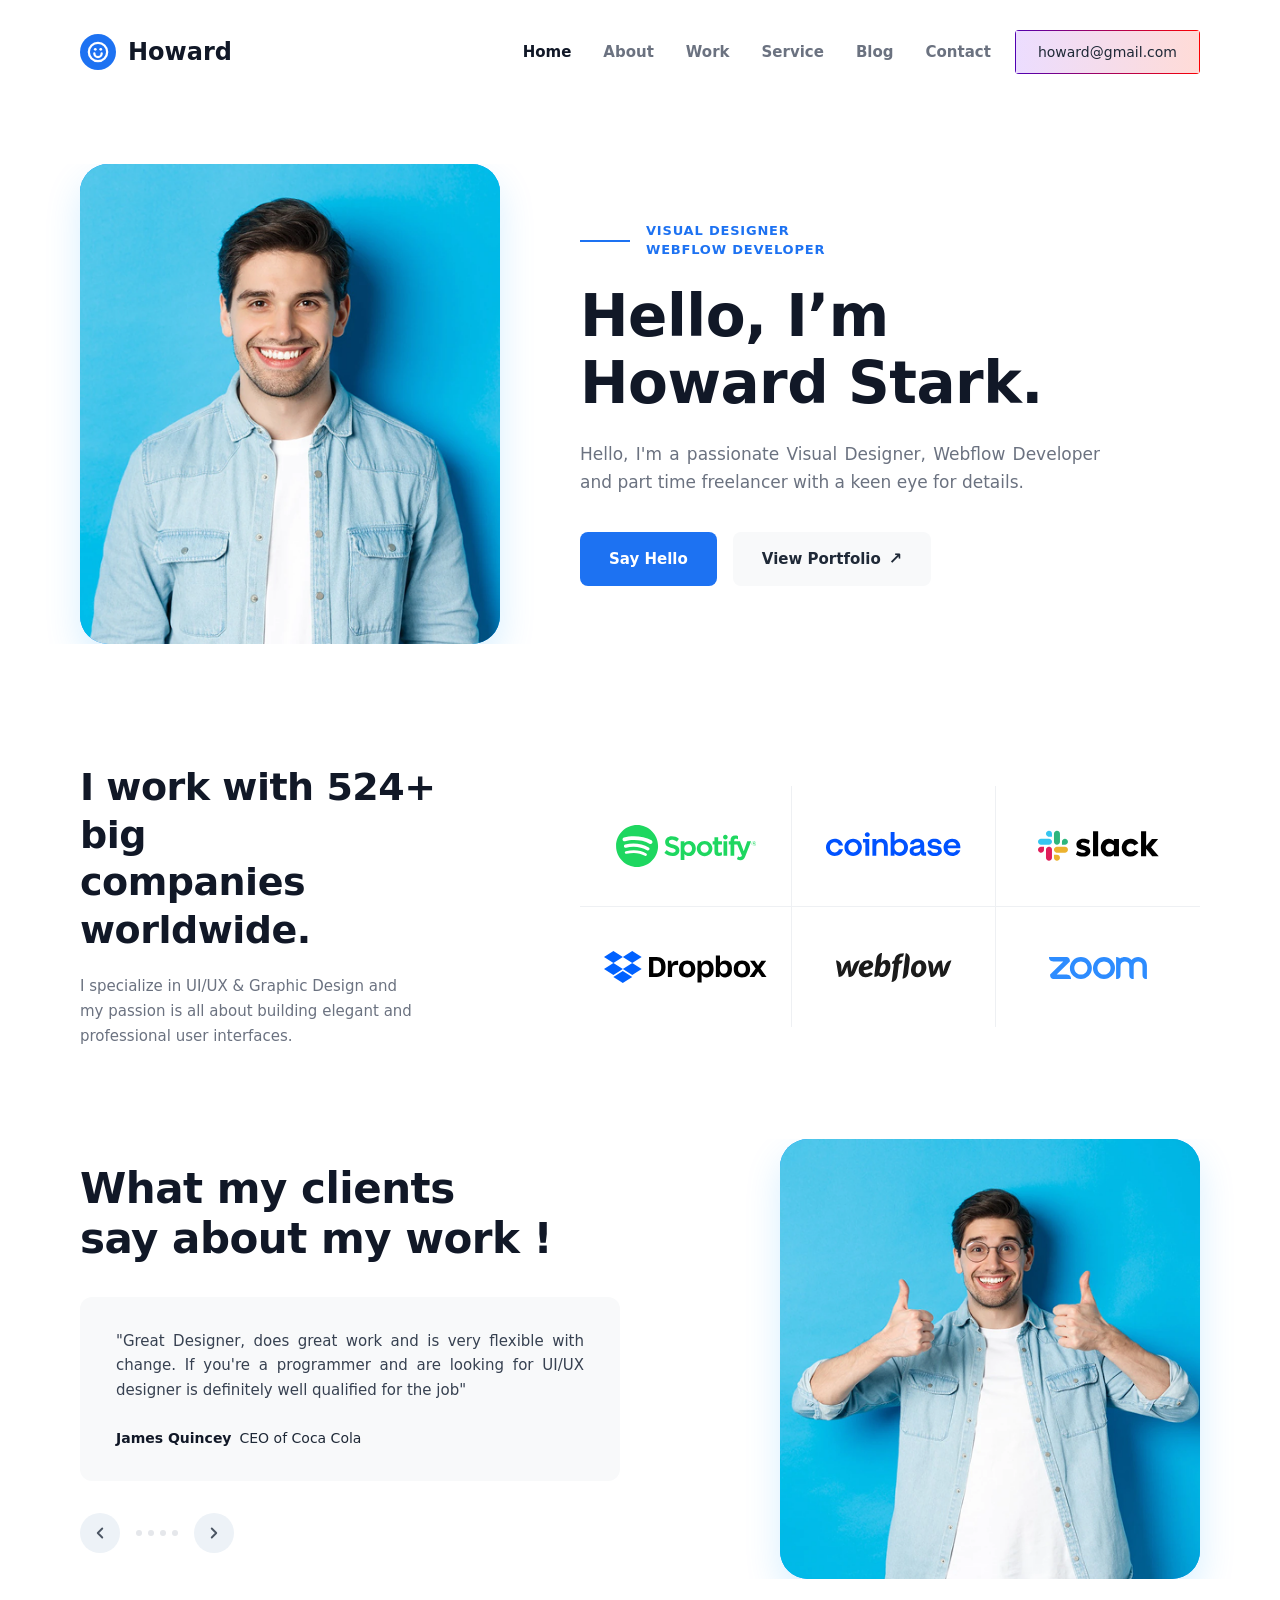
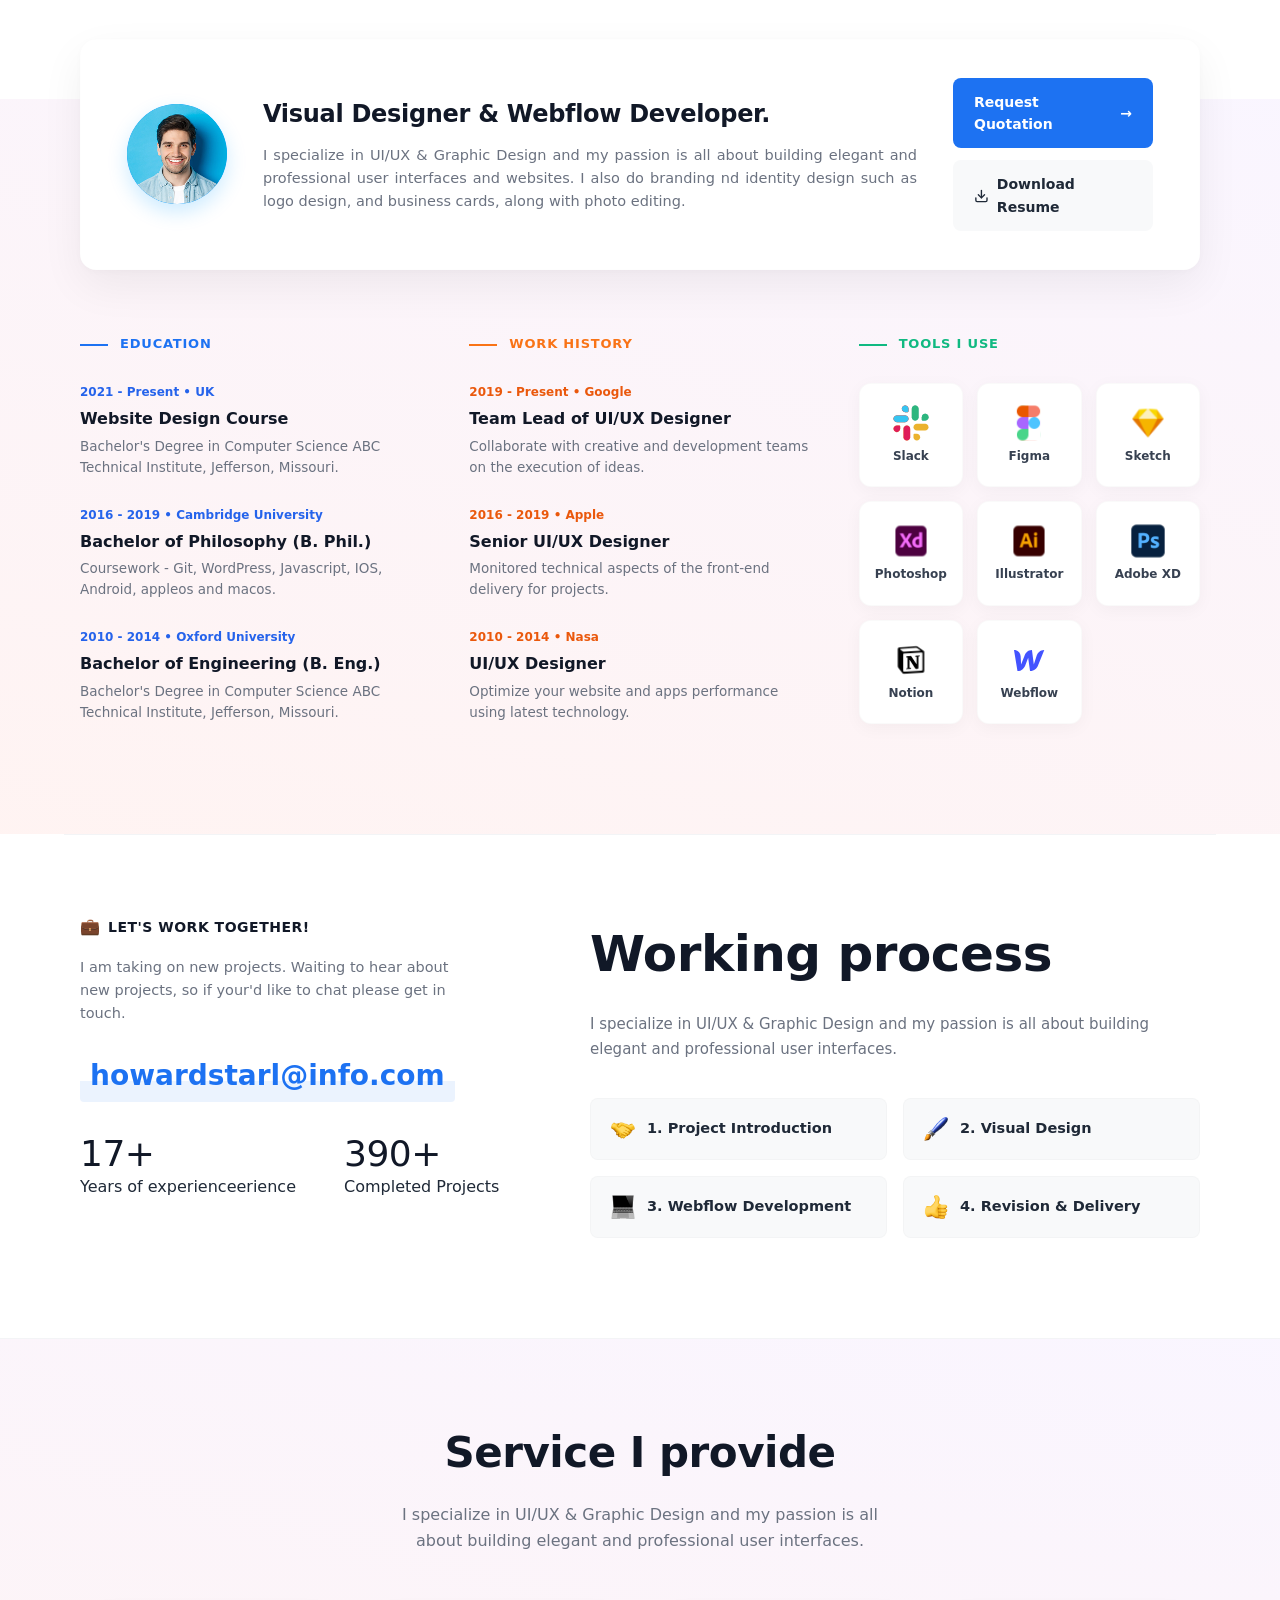
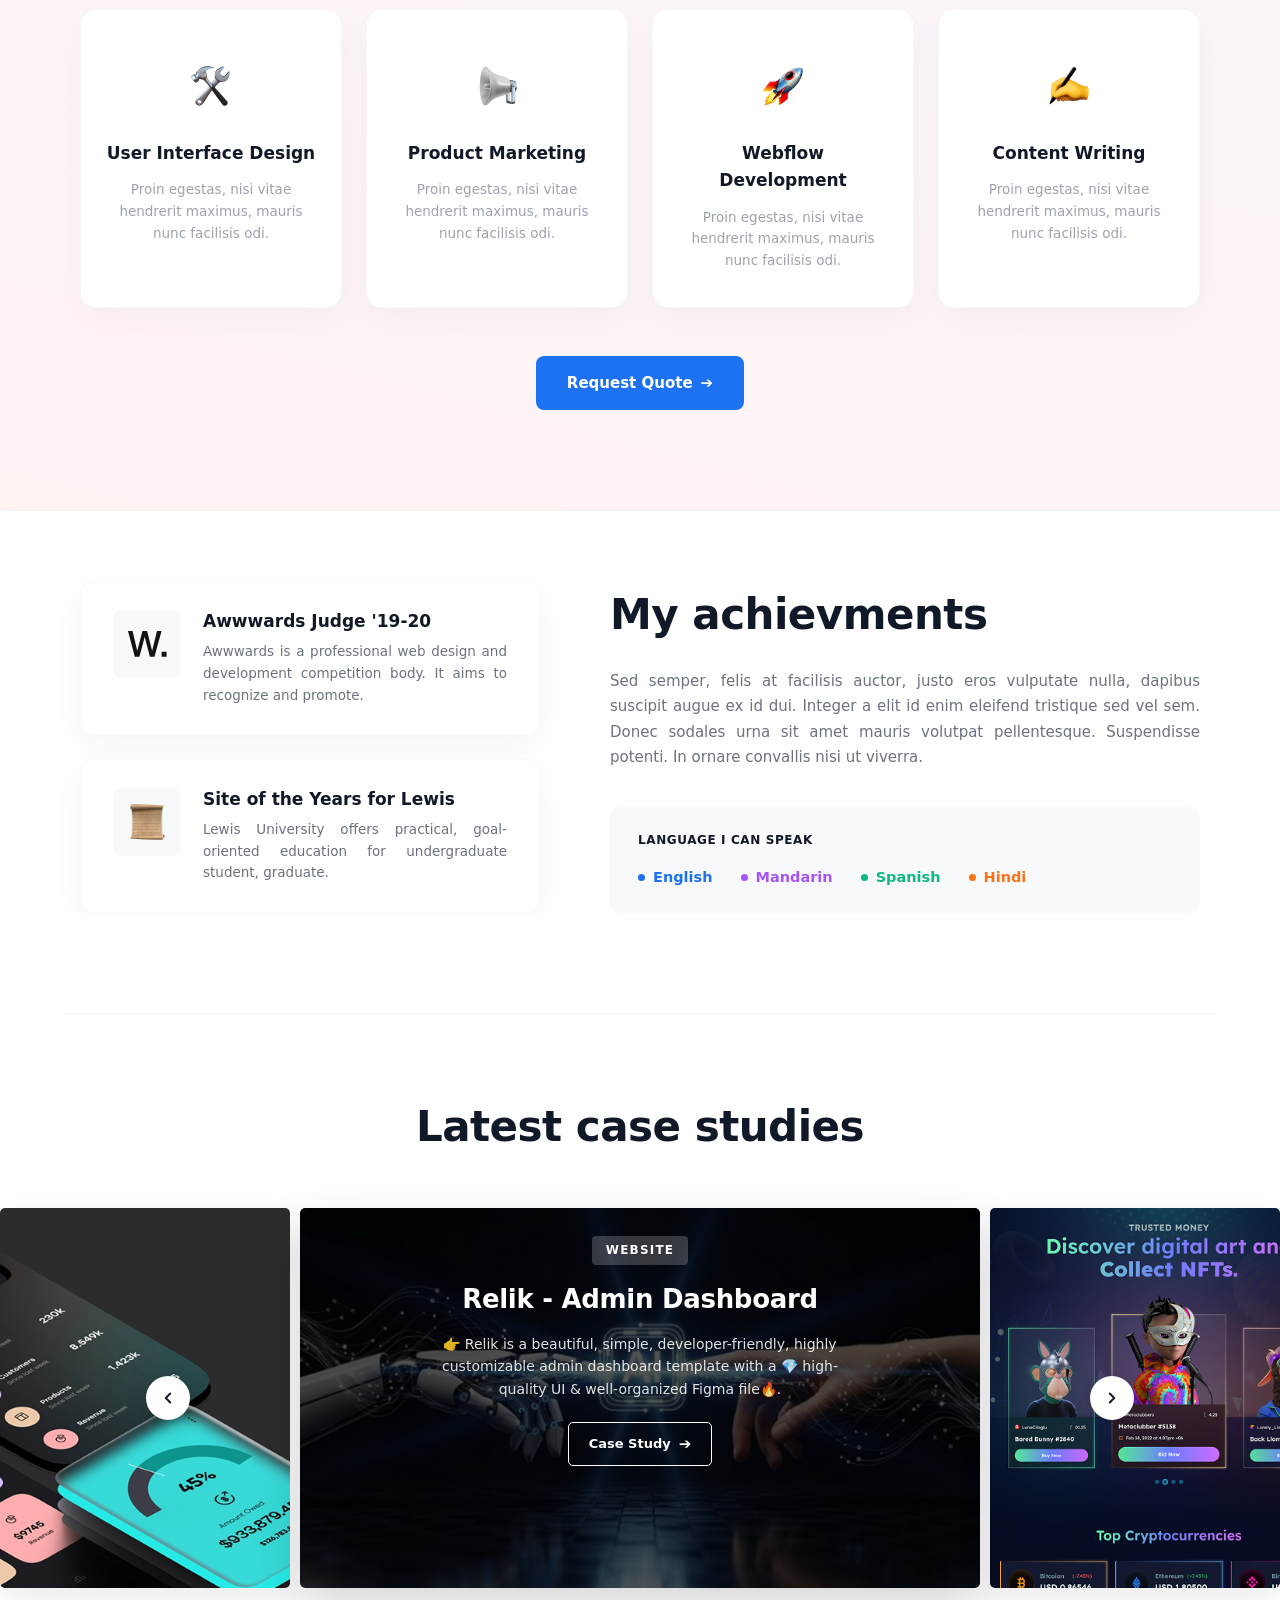
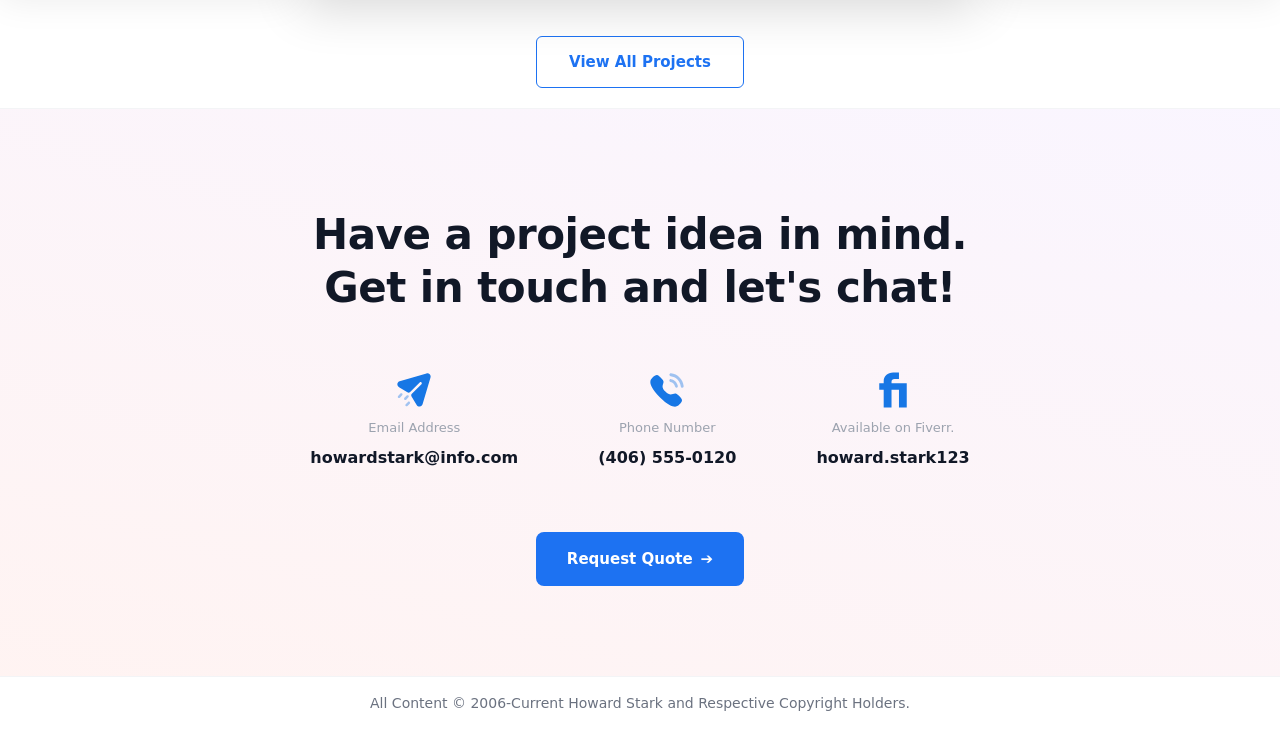
==== commit 3a6394a7: "responsive" ====
--- a/index.html
+++ b/index.html
@@ -561,6 +561,7 @@
         <h2 class="slider-center-title">Latest case studies</h2>
 
         <div class="slider-case">
+          
           <div class="case-card">
             <img src="images/img4.png" alt="Picture3" class="case-card-img">
             <button class="carousel-button button-left">
--- a/styles.css
+++ b/styles.css
@@ -159,6 +159,7 @@
 }
 
 .main-description {
+  text-align: justify;
   font-size: 17px;
   color: #6b7280;
   line-height: 1.65;
@@ -1210,8 +1211,7 @@
 
 .tools-grid {
   display: grid;
-  grid-template-columns: repeat(3, 1fr);
-  gap: 14px;
+  grid-template-columns: repeat(3, minmax(0, 1fr));  gap: 14px;
 }
 
 .tool-card {
@@ -1227,6 +1227,9 @@
   text-align: center;
   border: 1px solid rgba(0, 0, 0, 0.02);
   transition: transform 0.2s ease, box-shadow 0.2s ease;
+  aspect-ratio: 1 / 1;
+  width: 100%;
+
 }
 
 .tool-card:hover {
@@ -1249,7 +1252,7 @@
 /* Footer section */
 .footer-section {
   background-color: #ffffff;
-  padding: 100px 0 10px 0;
+  padding: 20px 0 10px 0;
 }
 
 .footer-container {
@@ -1311,7 +1314,7 @@
 }
 
 .copyright {
-  padding: 25px 0 10px 0;
+  padding: 15px 0 10px 0;
   background-color: #ffffff;
   border-top: 1px solid #f3f4f6;
   text-align: center;
--- a/responsive.css
+++ b/responsive.css
@@ -59,7 +59,7 @@
   .main-actions,
   .process-badge,
   .stats-row,
-  .content1-controls {
+  .content2-controls {
     justify-content: center;
   }
 
@@ -102,6 +102,9 @@
 
   .languages-list {
     justify-content: center;
+    grid-template-columns: repeat(2, 1fr);
+    display: grid;
+    gap: 20px;
   }
 
   .process-steps-grid {
@@ -119,6 +122,12 @@
     text-align: center;
     padding: 32px 24px;
     gap: 24px;
+  }
+
+  .profile-info {
+    width: 100%;
+    max-width: 100%;
+    min-width: 0;
   }
 
   .profile-buttons {
@@ -151,7 +160,7 @@
   .tools-grid {
     max-width: 440px;
     margin: 0 auto;
-  }
+    grid-template-columns: repeat(2, minmax(0, 1fr));  }
 
   .services-grid {
     grid-template-columns: repeat(2, 1fr);
@@ -165,7 +174,28 @@
   }
 
   .nav-menu {
-    display: none; 
+    display: flex;
+    position: fixed;
+    right: 0;
+    bottom: 0;
+    left: 0;
+    z-index: 1000;
+    flex: none;
+    flex-wrap: nowrap;
+    justify-content: space-around;
+    gap: 0;
+    width: 100%;
+    padding: 8px 4px calc(8px + env(safe-area-inset-bottom));
+    background: rgba(255, 255, 255, 0.96);
+    border-top: 1px solid #e5e7eb;
+    box-shadow: 0 -4px 18px rgba(17, 24, 39, 0.08);
+    backdrop-filter: blur(12px);
+  }
+
+  .nav-menu li {
+    flex: 1;
+    min-width: 0;
+    text-align: center;
   }
 
   .nav-menu.active {
@@ -232,17 +262,28 @@
 
   .slider-case {
     grid-template-columns: 1fr;
+    width: 100%;
+    left: auto;
+    transform: none;
     max-width: 440px;
     margin: 0 auto 36px auto;
     gap: 28px;
   }
 
   .case-card {
+    width: 100%;
+    min-width: 0;
     height: 320px;
   }
 
+  .process-steps-grid {
+    grid-template-columns: 1fr;
+    gap: 12px;
+  }
+
   .case-card-active {
-    height: 360px;
+    height: auto;
+    aspect-ratio: 4 / 3;
   }
 
   .carousel-button {
@@ -251,7 +292,8 @@
 
   .services-grid {
     grid-template-columns: 1fr;
-    max-width: 340px;
+    gap: 8px;
+    max-width: 320px;
     margin-left: auto;
     margin-right: auto;
   }
@@ -307,8 +349,7 @@
   }
 
   .tools-grid {
-    grid-template-columns: repeat(2, 1fr);
-  }
+    grid-template-columns: repeat(2, minmax(0, 1fr));  }
 
   .footer-container {
     padding: 60px 0 50px 0;
@@ -404,10 +445,9 @@
 
   .profile-title {
     font-size: 20px;
-    white-space: nowrap;
-  }
-
-  .profile-desc {
+  }
+
+  .profile-description {
     font-size: 13px;
   }
 
@@ -452,11 +492,13 @@
   }
 
   .case-card {
-    height: 280px;
+    height: auto;
+    aspect-ratio: 4 / 3;
   }
 
   .case-card-active {
-    height: 320px;
+    height: auto;
+    aspect-ratio: 4 / 3;
   }
 
   .case-title {
@@ -484,7 +526,7 @@
   }
 
   .tools-grid {
-    grid-template-columns: repeat(2, 1fr);
+    grid-template-columns: repeat(2, minmax(0, 1fr));
     gap: 12px;
   }
 
@@ -566,15 +608,19 @@
     font-size: 22px;
   }
 
-  
-
   .profile-buttons {
     flex-direction: column;
+  }
+
+  .service-card {
+    width: 100%;
+    font-size: 50px;
   }
 
   .stats-row {
     flex-direction: column;
     gap: 24px;
+    align-items: center;
   }
 
   .languages-list {
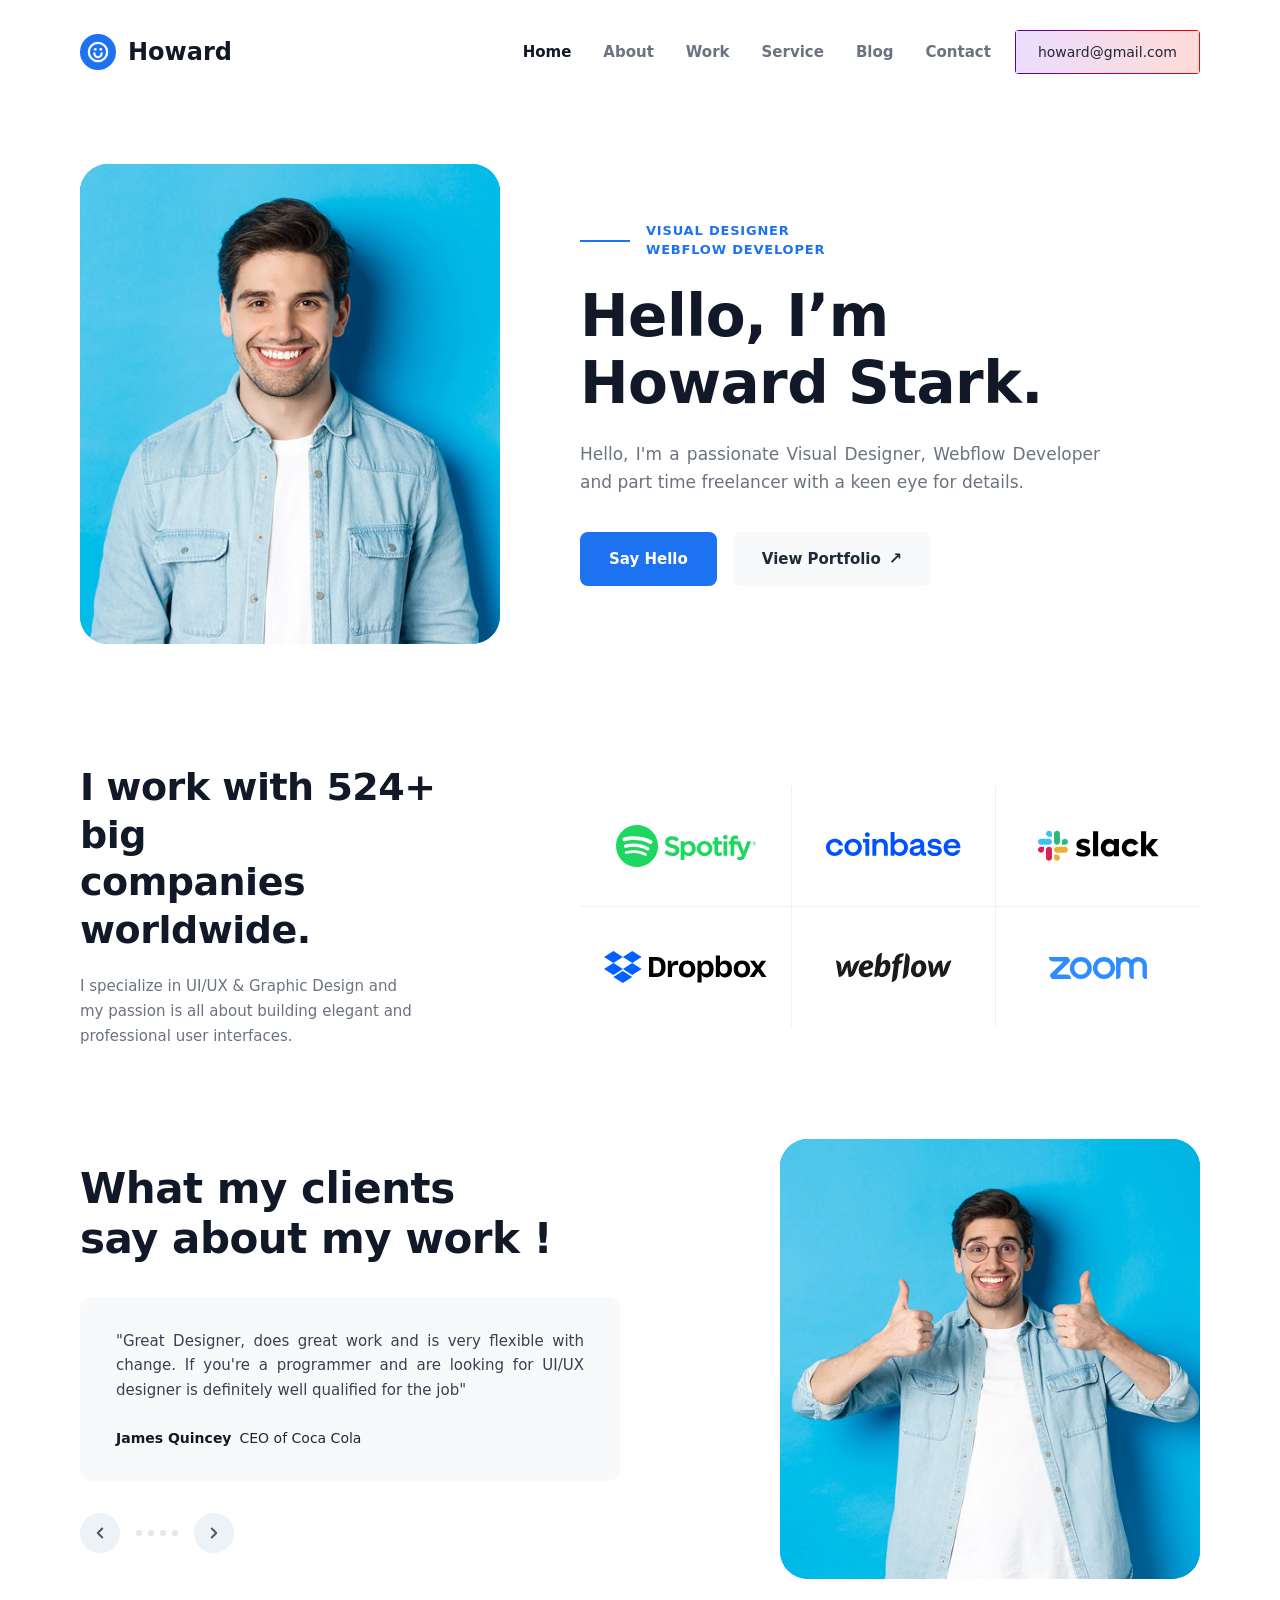
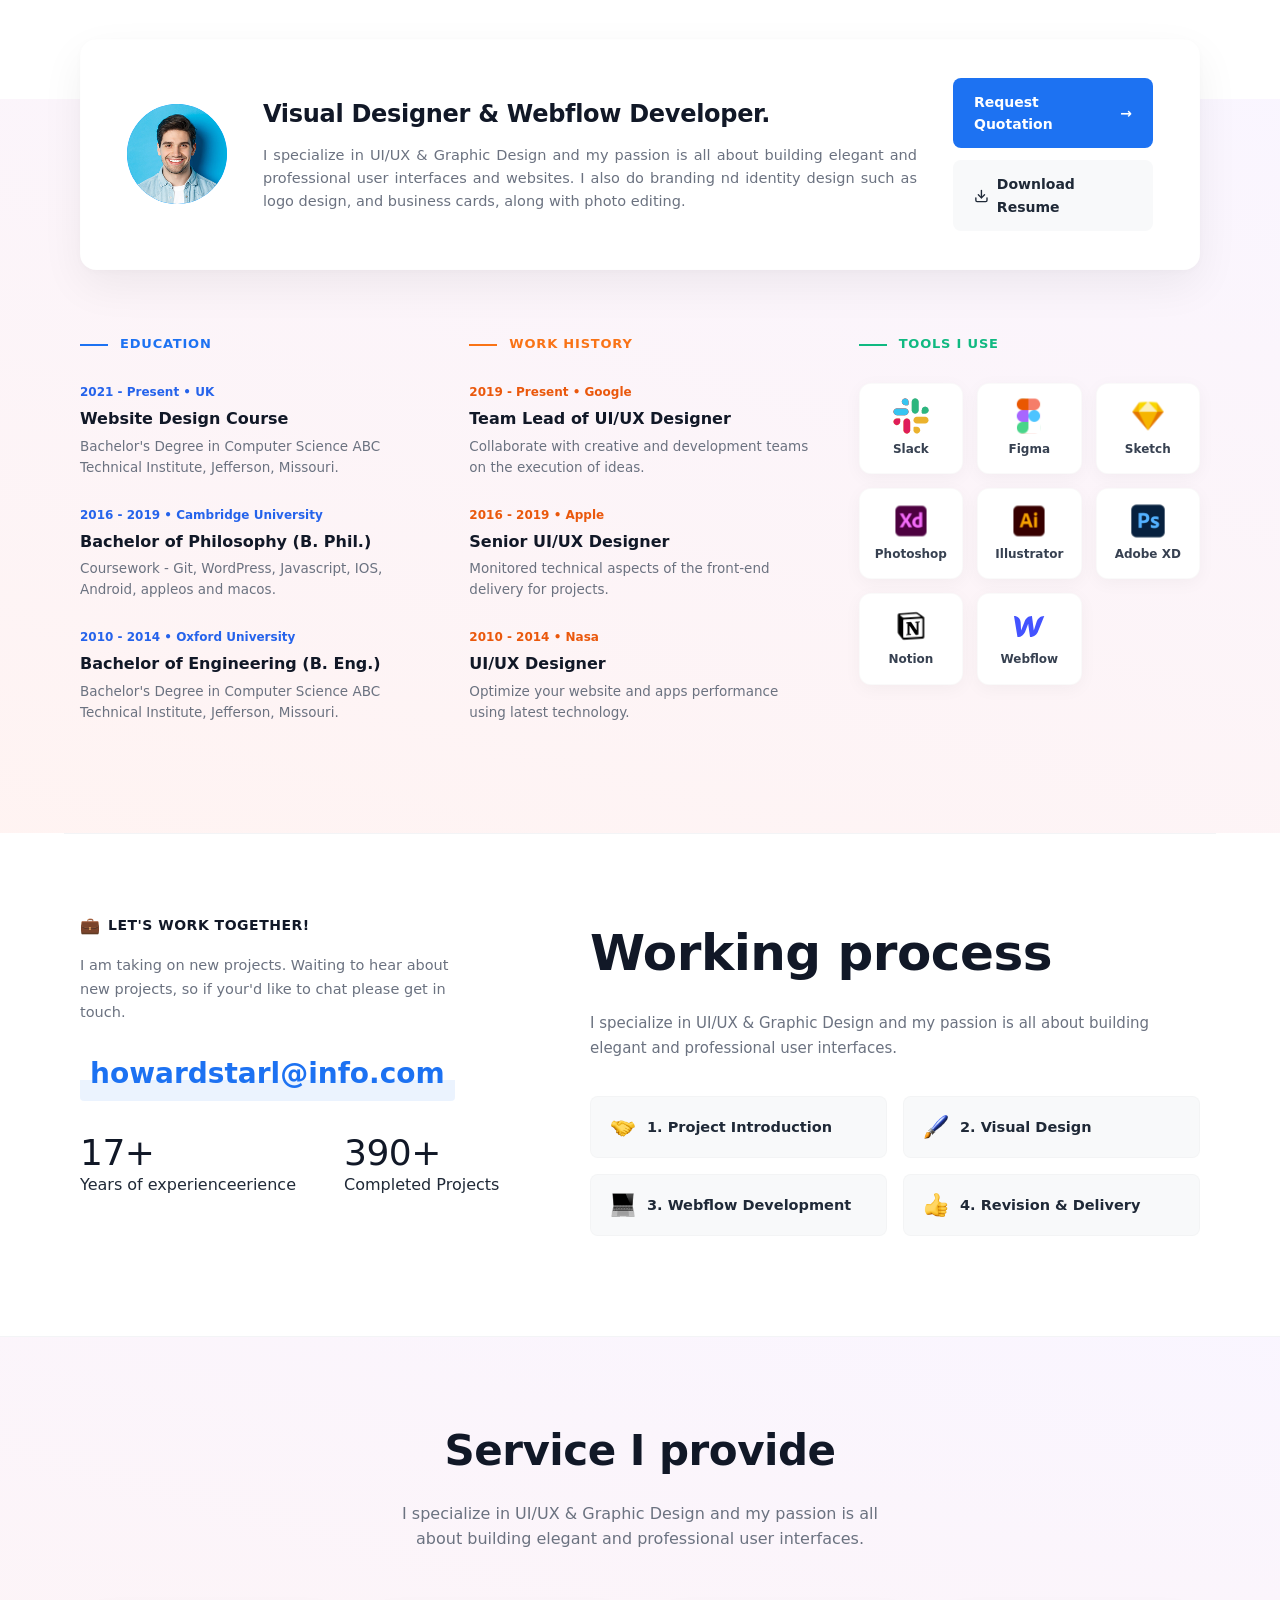
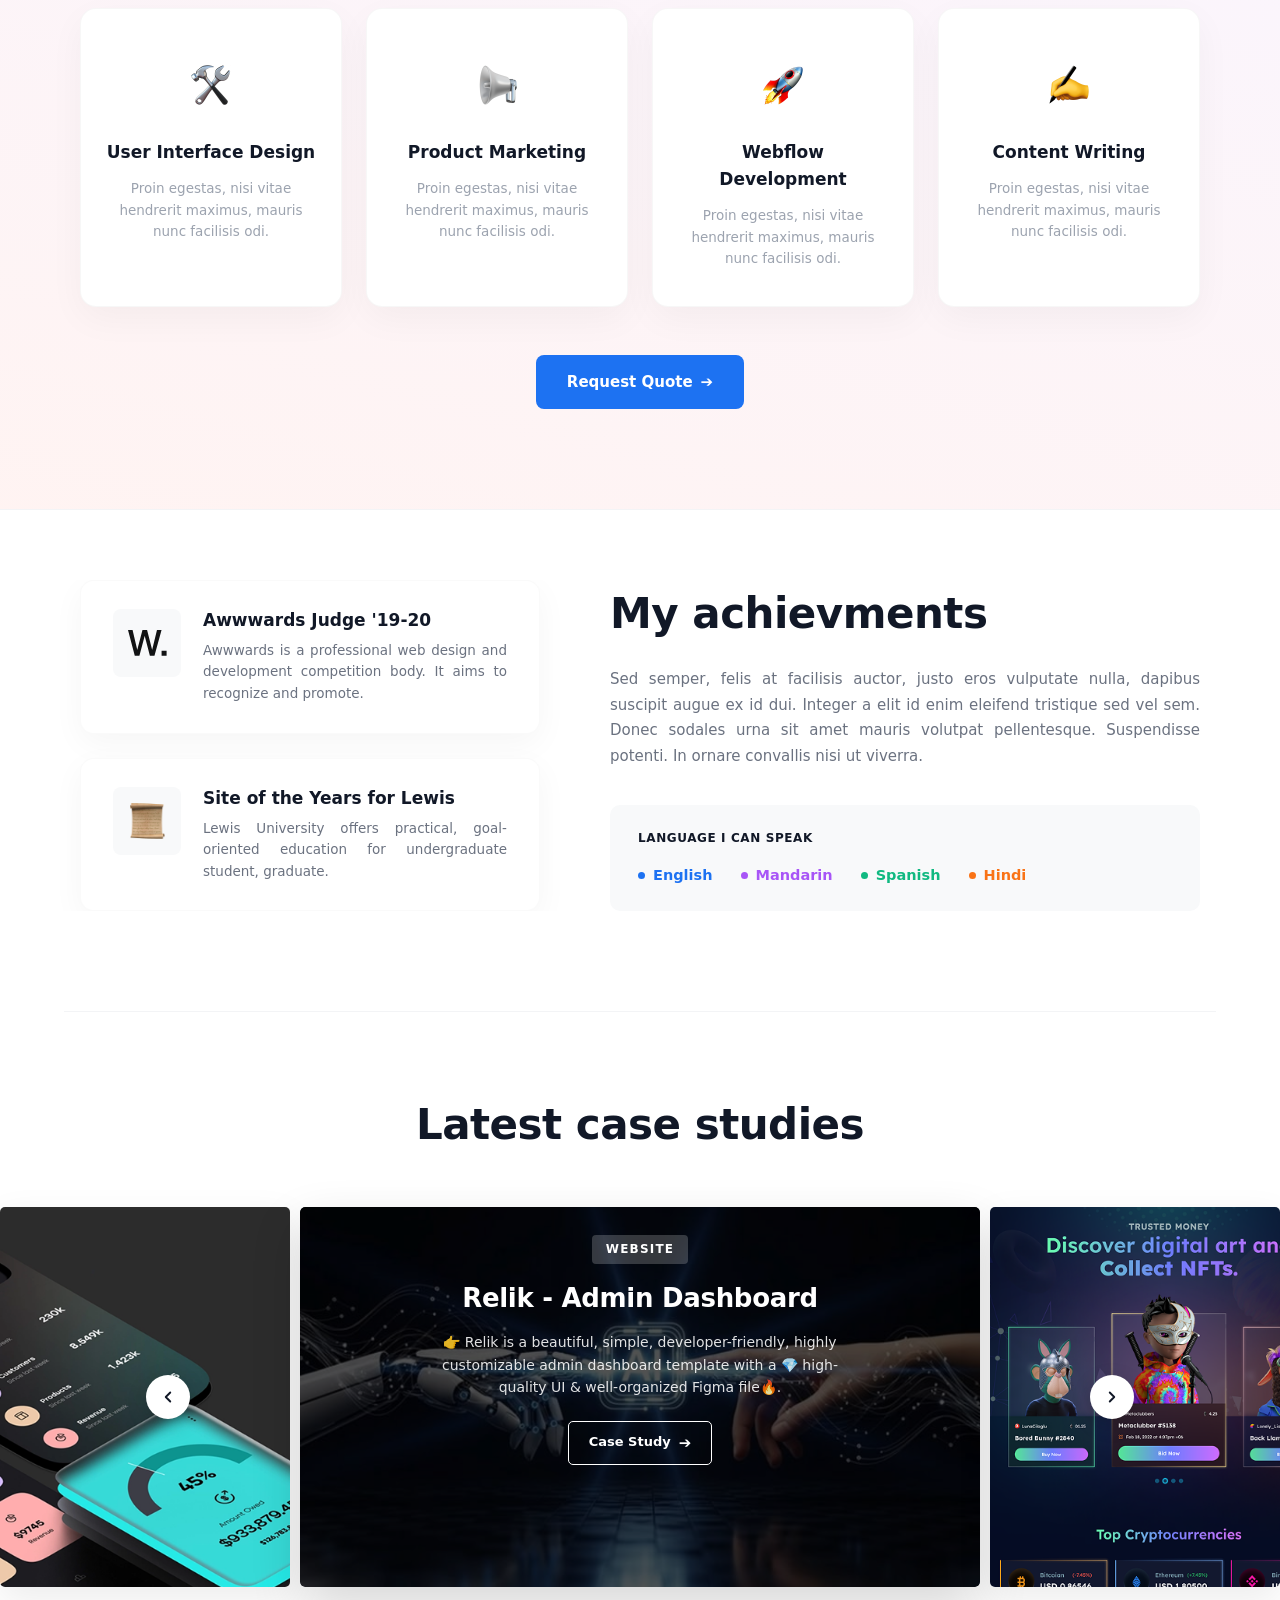
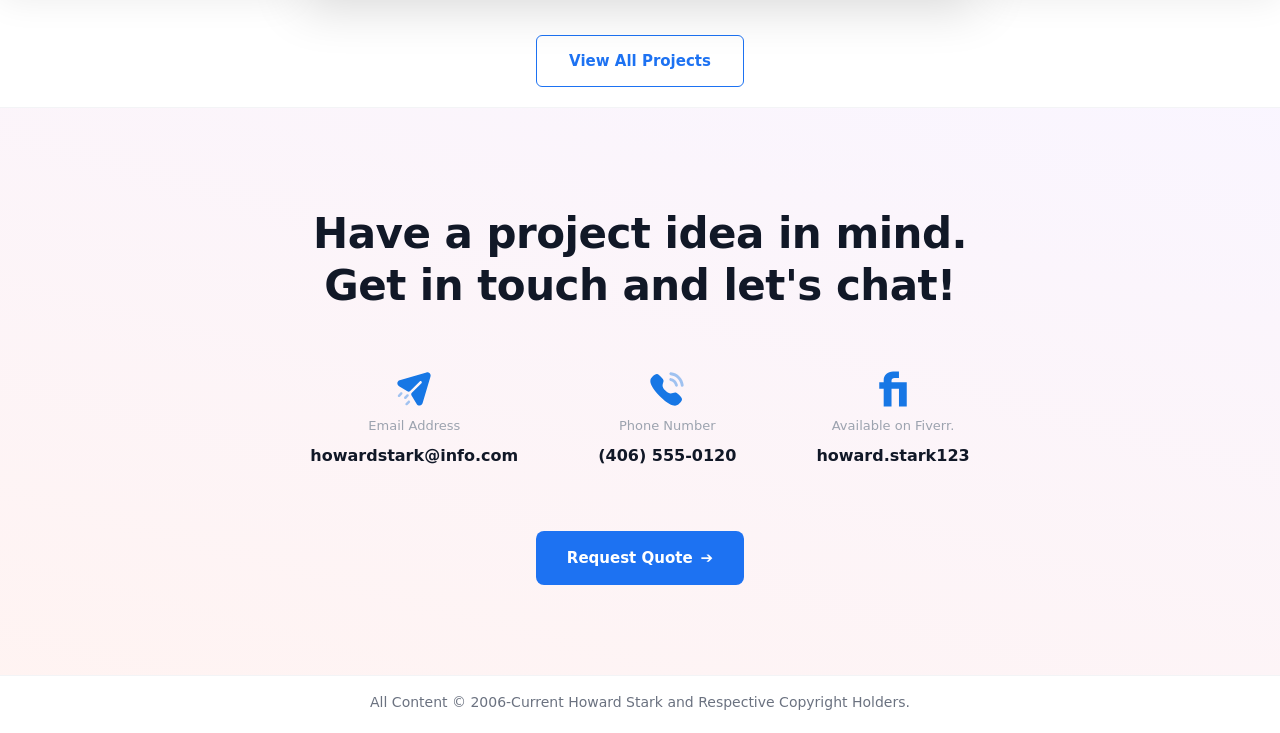
==== commit fa11208d: "update" ====
--- a/index.html
+++ b/index.html
@@ -55,8 +55,8 @@
         <div class="main-content-column">
           <div class="main-badge">
             <span class="main-badge-line"></span>
-            <div class="main-badge-text">VISUAL DESIGNER<br>WEBFLOW DEVELOPER
-            </div>
+            <h3 class="main-badge-text">VISUAL DESIGNER<br>WEBFLOW DEVELOPER
+            </h3>
           </div>
 
           <h1 class="main-title">Hello, I’m<br>Howard Stark.
@@ -397,29 +397,29 @@
         
         <div class="process-column-right">
           <h2 class="process-title">Working process</h2>
-          <p class="process-description">
+          <h3 class="process-description">
             I specialize in UI/UX & Graphic Design and my passion is all about building elegant and professional user interfaces.
-          </p>
+          </h3>
 
           <div class="process-steps-grid">
             <div class="step-card">
               <img src="images/hand.svg" alt="Project Introduction">
-              <span class="step-text">1. Project Introduction</span>
+              <h3 class="step-text">1. Project Introduction</h3>
             </div>
 
             <div class="step-card">
               <img src="images/pen.svg" alt="Visual Design">
-              <span class="step-text">2. Visual Design</span>
+              <h3 class="step-text">2. Visual Design</h3>
             </div>
 
             <div class="step-card">
               <img src="images/laptop.svg" alt="Webflow Development">
-              <span class="step-text">3. Webflow Development</span>
+              <h3 class="step-text">3. Webflow Development</h3>
             </div>
 
             <div class="step-card">
               <img src="images/like.svg" alt="Revision & Delivery">
-              <span class="step-text">4. Revision & Delivery</span>
+              <h3 class="step-text">4. Revision & Delivery</h3>
             </div>
 
           </div>
@@ -435,10 +435,10 @@
       
       <div class="section-header-center">
         <h2 class="section-title">Service I provide</h2>
-        <p class="section-description">
+        <h3 class="section-description">
           I specialize in UI/UX & Graphic Design and my passion is all<br>
           about building elegant and professional user interfaces.
-        </p>
+        </h3>
       </div>
 
       <div class="services-grid">
@@ -448,9 +448,9 @@
             <img src="images/Design.svg" alt="User Interface Design">
           </div>
           <h3 class="service-title">User Interface Design</h3>
-          <p class="service-description1">
+          <h4 class="service-description1">
             Proin egestas, nisi vitae hendrerit maximus, mauris nunc facilisis odi.
-          </p>
+          </h4>
         </div>
 
         <div class="service-card">
@@ -458,9 +458,9 @@
             <img src="images/Marketing.svg" alt="Product Marketing">
           </div>
           <h3 class="service-title">Product Marketing</h3>
-          <p class="service-description1">
+          <h4 class="service-description1">
             Proin egestas, nisi vitae hendrerit maximus, mauris nunc facilisis odi.
-          </p>
+          </h4>
         </div>
 
         <div class="service-card">
@@ -506,9 +506,9 @@
             </div>
             <div class="achievement-info">
               <h3 class="achievement-title">Awwwards Judge '19-20</h3>
-              <p class="achievement-description">
+              <h4 class="achievement-description">
                 Awwwards is a professional web design and development competition body. It aims to recognize and promote.
-              </p>
+              </h4>
             </div>
           </div>
 
@@ -518,21 +518,21 @@
             </div>
             <div class="achievement-info">
               <h3 class="achievement-title">Site of the Years for Lewis</h3>
-              <p class="achievement-description">
+              <h4 class="achievement-description">
                 Lewis University offers practical, goal-oriented education for undergraduate student, graduate.
-              </p>
+              </h4>
             </div>
           </div>
         </div>
 
               <div class="achievements-content-column">
           <h2 class="achievements-title">My achievments</h2>
-          <p class="achievements-description1">
+          <h3 class="achievements-description1">
             Sed semper, felis at facilisis auctor, justo eros vulputate nulla, dapibus suscipit augue ex id dui. Integer a elit id enim eleifend tristique sed vel sem. Donec sodales urna sit amet mauris volutpat pellentesque. Suspendisse potenti. In ornare convallis nisi ut viverra.
-          </p>
+          </h3>
 
           <div class="languages-box">
-            <div class="languages-heading">LANGUAGE I CAN SPEAK</div>
+            <h3 class="languages-heading">LANGUAGE I CAN SPEAK</h3>
             <ul class="languages-list">
               <li class="language-item language-english">
                 <span class="language-dot"></span> English
@@ -620,7 +620,7 @@
               <img src="images/Send.svg" alt="Send">
             </div>
             <span class="contact-label">Email Address</span>
-            <a href="howardstark@info.com" class="contact-value">howardstark@info.com</a>
+            <h3 href="howardstark@info.com" class="contact-value">howardstark@info.com</h3>
           </div>
 
           <div class="contact-card">
@@ -628,7 +628,7 @@
               <img src="images/Calling.svg" alt="Phone">         
             </div>
             <span class="contact-label">Phone Number</span>
-            <a href="tel:4065550120" class="contact-value">(406) 555-0120</a>
+            <h3 href="tel:4065550120" class="contact-value">(406) 555-0120</h3>
           </div>
 
           <div class="contact-card">
@@ -636,7 +636,7 @@
               <img src="images/Freelancer.svg" alt="Freelancer">
             </div>
             <span class="contact-label">Available on Fiverr.</span>
-            <a href="name" class="contact-value">howard.stark123</a>
+            <h3 href="name" class="contact-value">howard.stark123</h3>
           </div>
 
         </div>
@@ -652,9 +652,9 @@
 
     <div class="copyright">
       <div class="container">
-        <p class="copyright-text">
+        <h3 class="copyright-text">
           All Content © 2006-Current Howard Stark and Respective Copyright Holders.
-        </p>
+        </h3>
       </div>
     </div>
 
--- a/styles.css
+++ b/styles.css
@@ -112,7 +112,6 @@
   background-color: #0099ff;
   border-radius: 28px;
   overflow: hidden;
-  box-shadow: 0 16px 36px rgba(0, 153, 255, 0.16);
 }
 
 .main-image-box img {
@@ -461,7 +460,6 @@
   background-color: #0099ff;
   border-radius: 28px;
   overflow: hidden;
-  box-shadow: 0 16px 36px rgba(0, 153, 255, 0.16);
 }
 
 .content2-image-box img {
@@ -587,6 +585,7 @@
 
 .process-description {
   font-size: 15px;
+  font-weight: 450;
   color: #6b7280;
   line-height: 1.65;
   margin-bottom: 36px;
@@ -643,6 +642,7 @@
 
 .section-description {
   font-size: 16px;
+  font-weight: 450;
   color: #6b7280;
   line-height: 1.6;
   max-width: 600px;
@@ -689,6 +689,7 @@
 
 .service-description1 {
   font-size: 13.5px;
+  font-weight: 400;
   color: #9ca3af;
   line-height: 1.6;
 }
@@ -777,6 +778,7 @@
 }
 
 .achievement-description {
+  font-weight: 400;
   text-align: justify;
   font-size: 13.5px;
   color: #6b7280;
@@ -798,6 +800,7 @@
 
 .achievements-description1 {
   font-size: 15px;
+  font-weight: 400;
   color: #6b7280;
   line-height: 1.7;
   margin-bottom: 36px;
@@ -1063,7 +1066,6 @@
   border-radius: 50%;
   overflow: hidden;
   background-color: #0099ff;
-  box-shadow: 0 8px 20px rgba(0, 153, 255, 0.2);
 }
 
 .profile-avatar img {
@@ -1227,7 +1229,7 @@
   text-align: center;
   border: 1px solid rgba(0, 0, 0, 0.02);
   transition: transform 0.2s ease, box-shadow 0.2s ease;
-  aspect-ratio: 1 / 1;
+
   width: 100%;
 
 }
@@ -1237,6 +1239,7 @@
 }
 
 .tool-icon {
+  max-width: 100%;
   height: 28px;
   display: flex;
   align-items: center;
@@ -1321,6 +1324,7 @@
 }
 
 .copyright-text {
+  font-weight: 400;
   font-size: 14px;
   color: #6b7280;
 }
--- a/responsive.css
+++ b/responsive.css
@@ -1,20 +1,3 @@
-.mobile-menu-toggle {
-  display: none;
-  flex-direction: column;
-  gap: 5px;
-  cursor: pointer;
-  padding: 8px;
-  background: none;
-  border: none;
-}
-
-.mobile-menu-toggle span {
-  width: 24px;
-  height: 2px;
-  background-color: #1f2937;
-  transition: all 0.3s ease;
-}
-
 /* RESPONSIVE 1200px */
 @media (max-width: 1200px) {
   .container {
@@ -70,6 +53,8 @@
   .achievements-description {
     margin-left: auto;
     margin-right: auto;
+    font-size: 20px;
+    max-width: 380px;
   }
 
   .main-image-column,
@@ -98,11 +83,13 @@
   .content1-info {
     flex: 0 0 auto;
     max-width: 100%;
+    margin-left: auto;
+    margin-right: auto;
   }
 
   .languages-list {
     justify-content: center;
-    grid-template-columns: repeat(2, 1fr);
+    grid-template-columns: repeat(4, 1fr);
     display: grid;
     gap: 20px;
   }
@@ -165,6 +152,7 @@
   .services-grid {
     grid-template-columns: repeat(2, 1fr);
   }
+
 }
 
 /* RESPONSIVE 768px */
@@ -351,6 +339,12 @@
   .tools-grid {
     grid-template-columns: repeat(2, minmax(0, 1fr));  }
 
+    .tool-card {
+      aspect-ratio: 1 / 1;
+      flex-direction: column;
+      display: flex;
+    }
+
   .footer-container {
     padding: 60px 0 50px 0;
   }
@@ -360,7 +354,7 @@
   }
 
   .footer-contact-grid {
-    flex-direction: column;
+    grid-template-columns: repeat(3, 1fr);
     gap: 32px;
   }
 }
@@ -420,8 +414,9 @@
   .section-subtitle,
   .achievements-description,
   .process-description,
+  .process-intro,
   .content2-description {
-    font-size: 14px;
+    font-size: 15px;
   }
 
   .main-badge-text {
@@ -574,6 +569,7 @@
   }
 
   .footer-contact-grid {
+    flex-direction: column;
     gap: 24px;
   }
 
@@ -591,7 +587,8 @@
   }
 
   .copyright-text {
-    font-size: 12px;
+    font-size: 14px;
+    padding: 0 0 30px 0;
   }
 }
 
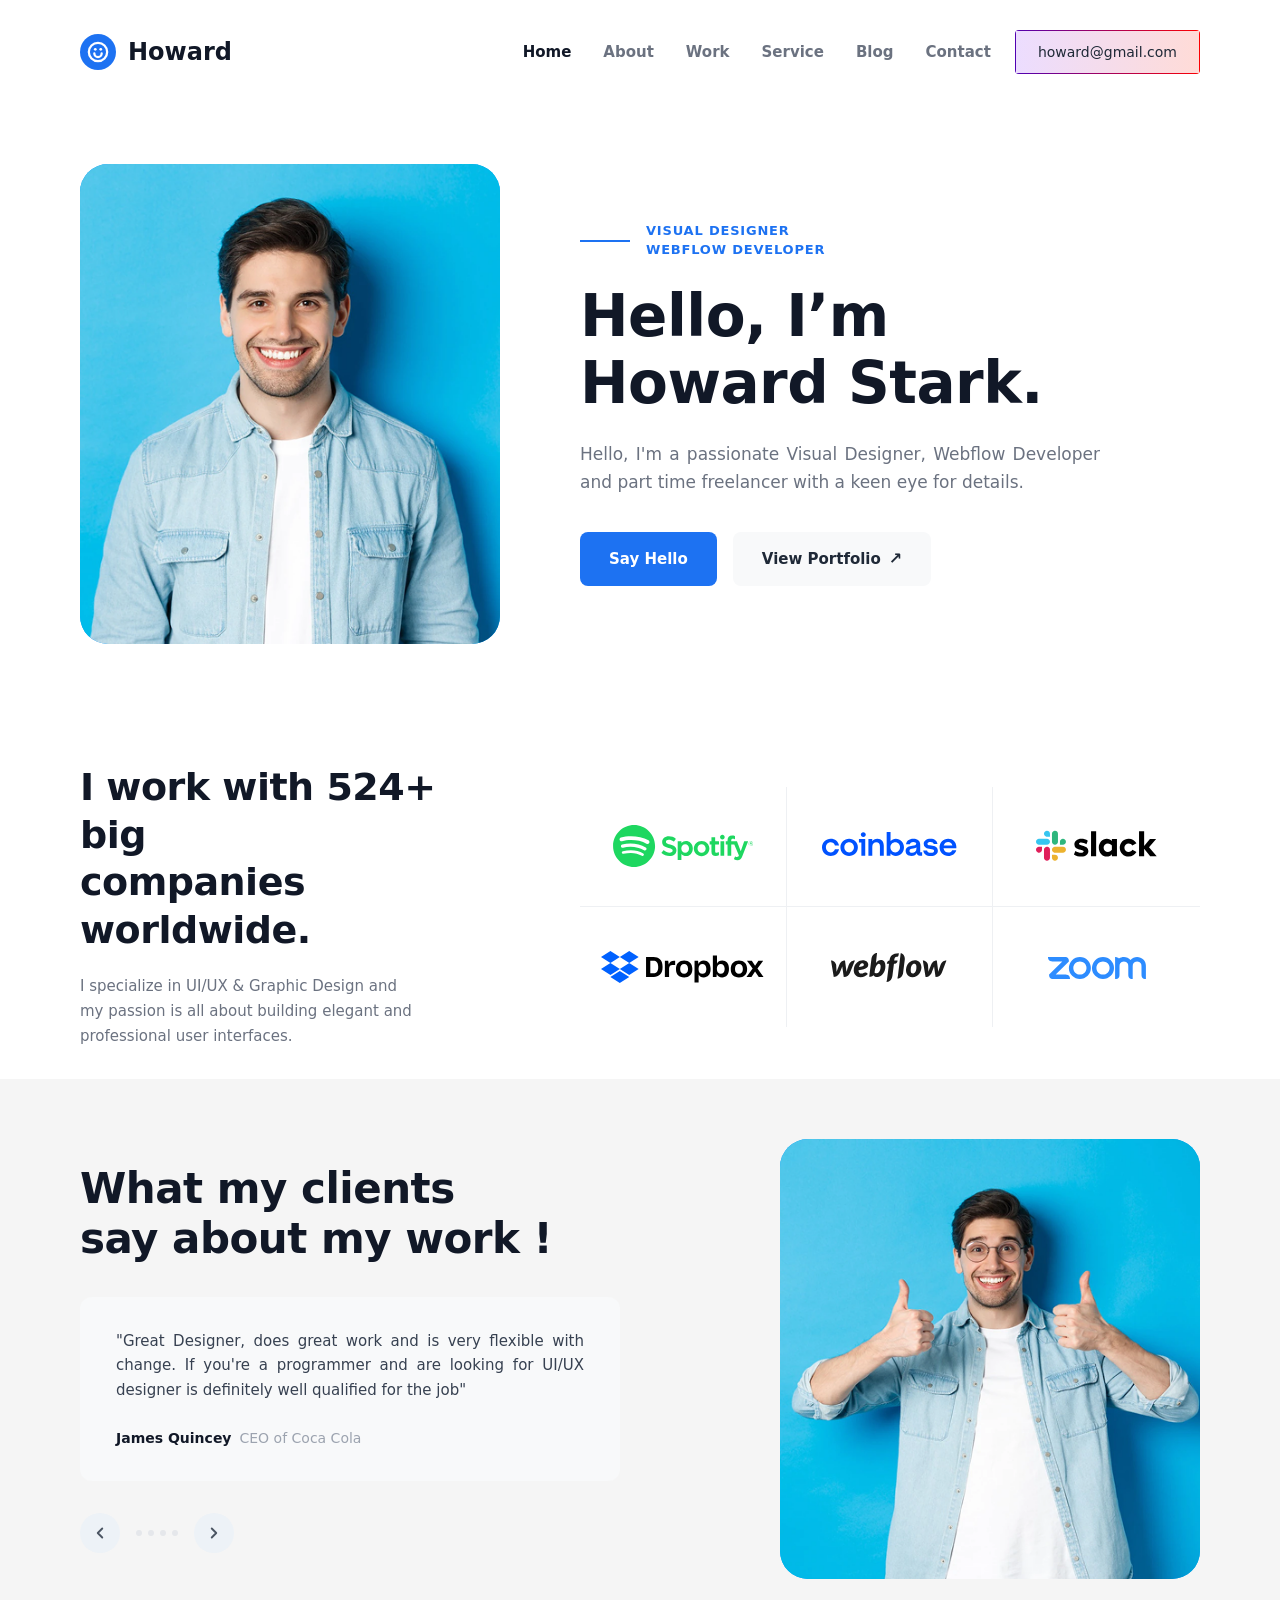
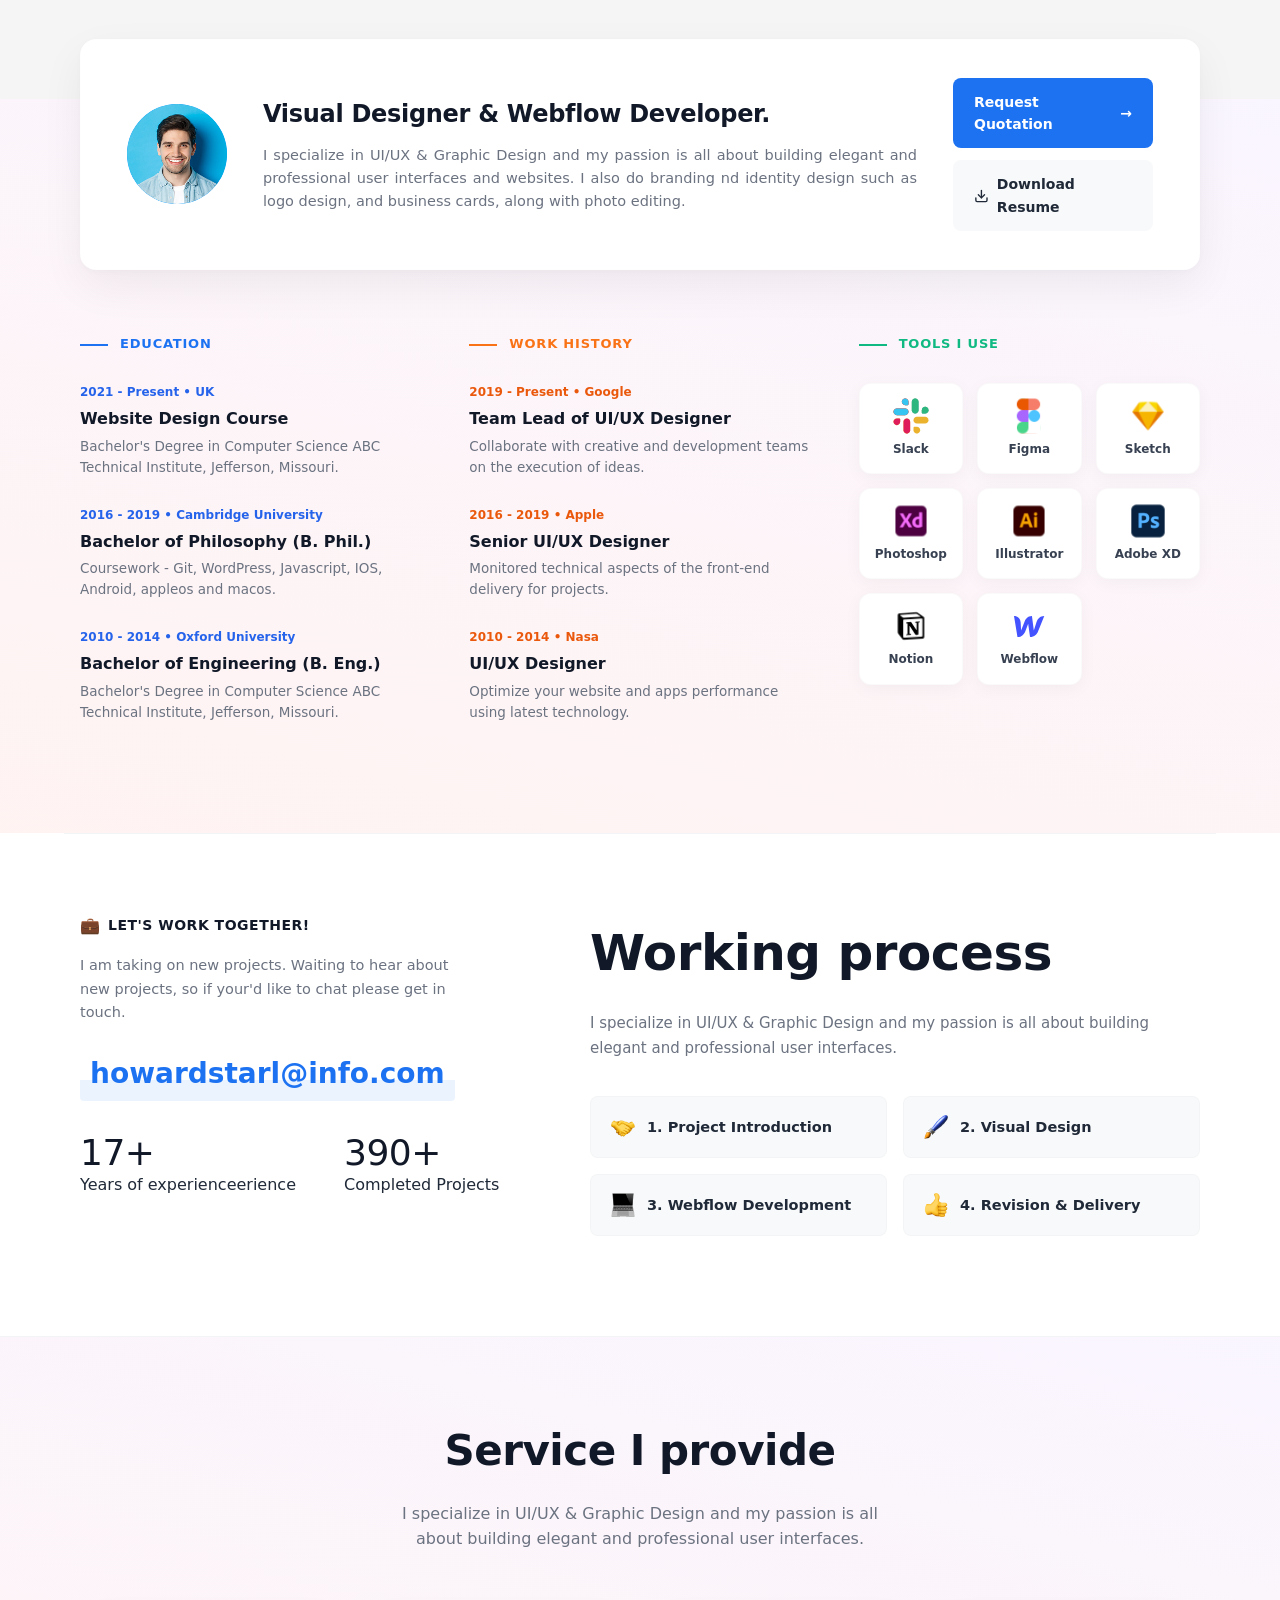
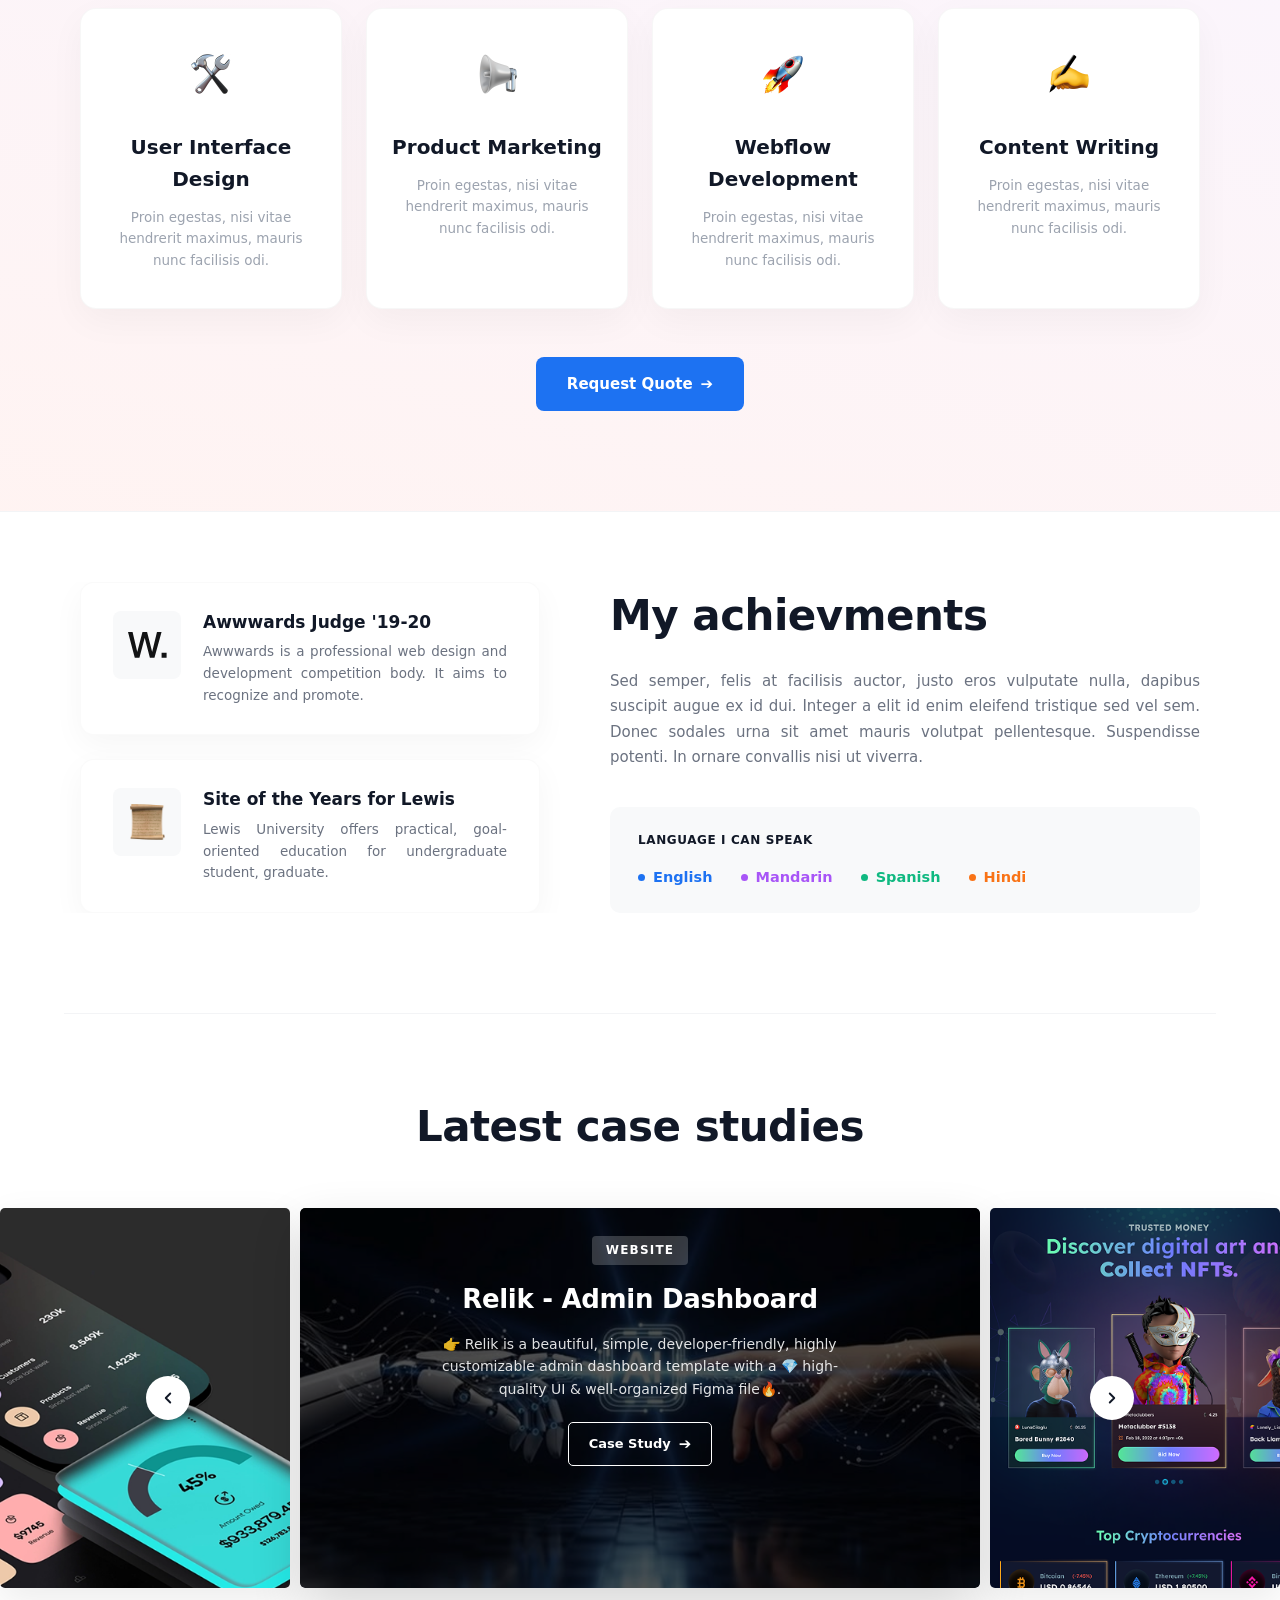
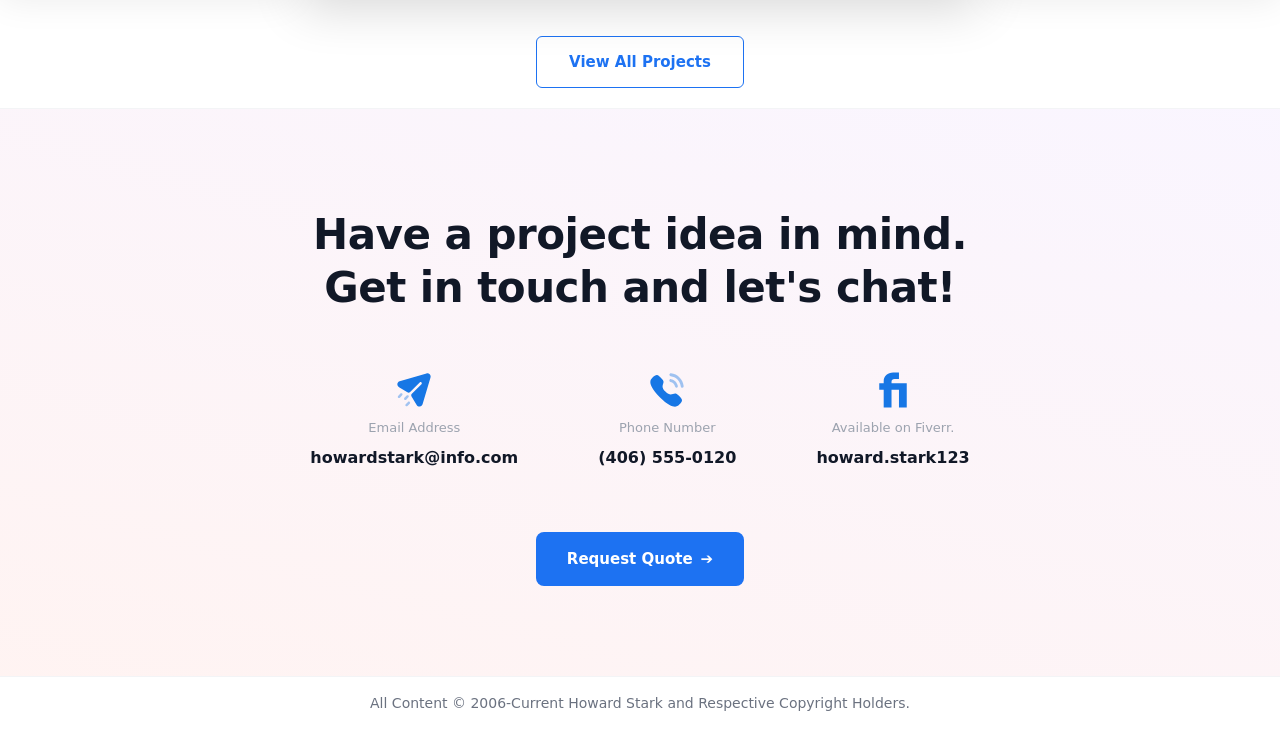
==== commit 1df70d1b: "update" ====
--- a/index.html
+++ b/index.html
@@ -154,7 +154,7 @@
 
             <div class="content2-author">
               <span class="author-name">James Quincey</span>
-              <span class="author-tole">CEO of Coca Cola</span>
+              <span class="author-role">CEO of Coca Cola</span>
             </div>
           </div>
 
--- a/styles.css
+++ b/styles.css
@@ -249,16 +249,19 @@
 .content1-grid {
   flex: 1;
   display: grid;
-  grid-template-columns: repeat(3, 1fr);
+  grid-template-columns: repeat(3, minmax(0, 1fr));
   max-width: 620px;
+  width: 100%;
+  overflow: hidden;
 }
 
 .content1-item {
   display: flex;
+  gap: 80px;
   align-items: center;
   justify-content: center;
-  padding: 36px 24px;
-  min-height: 100px;
+  padding: 30px 18px;
+  min-height: 120px;
   border-right: 1px solid #eef0f3;
   border-bottom: 1px solid #eef0f3;
   transition: transform 0.2s ease, opacity 0.2s ease;
@@ -282,13 +285,8 @@
 .brand {
   display: inline-flex;
   align-items: center;
-  gap: 8px;
+  justify-content: center;
   user-select: none;
-}
-
-.brand-text {
-  font-family: 'Inter', sans-serif;
-  line-height: 1;
 }
 
 /* 1. Spotify */
@@ -343,6 +341,7 @@
 /* Content 2 Section */
 .content2-section {
   padding: 60px 0 120px 0;
+  background: #f5f5f5;
 }
 
 .content2-wrapper {
@@ -659,7 +658,7 @@
 .service-card {
   background-color: #ffffff;
   border-radius: 16px;
-  padding: 44px 24px 36px 24px;
+  padding: 30px 24px 36px 24px;
   text-align: center;
   box-shadow: 0 12px 36px rgba(0, 0, 0, 0.04);
   border: 1px solid rgba(0, 0, 0, 0.03);
@@ -667,8 +666,8 @@
 }
 
 .service-icon-box {
-  width: 64px;
-  height: 64px;
+  width: 70px;
+  height: 70px;
   margin: 0 auto 22px auto;
   display: flex;
   align-items: center;
@@ -681,7 +680,7 @@
 }
 
 .service-title {
-  font-size: 17px;
+  font-size: 20px;
   font-weight: 600;
   color: #111827;
   margin-bottom: 12px;
--- a/responsive.css
+++ b/responsive.css
@@ -286,16 +286,24 @@
     margin-right: auto;
   }
 
+  .service-title {
+    font-size: 25px;
+  }
+
+  .service-description1 {
+    font-size: 17px;
+  }
+
   .achievement-card {
     padding: 20px;
     text-align: left;
   }
 
-    .experience-item {
-        display: grid;
-        justify-items: left;
-        justify-content: flex-start;
-        text-align: justify;
+  .experience-item {
+      display: grid;
+      justify-items: left;
+      justify-content: flex-start;
+      text-align: justify;
     }
 
   .languages-list {
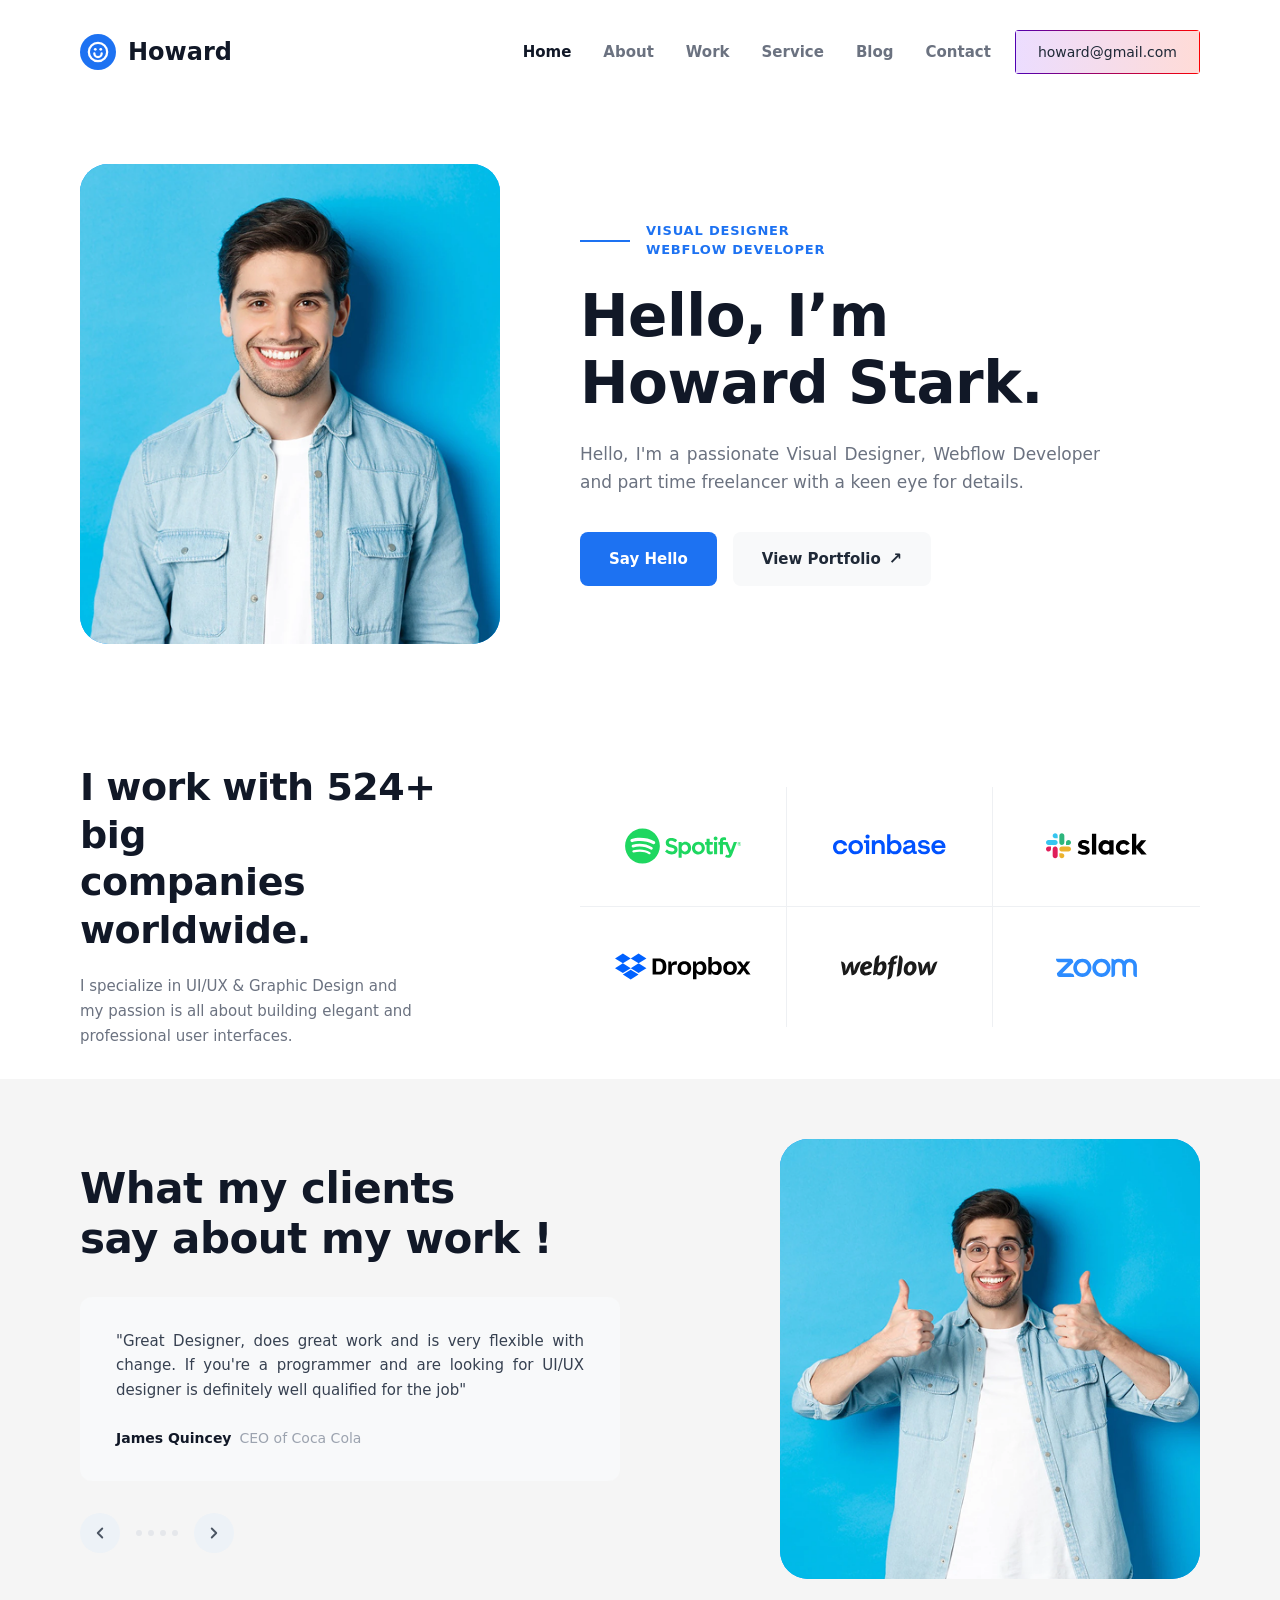
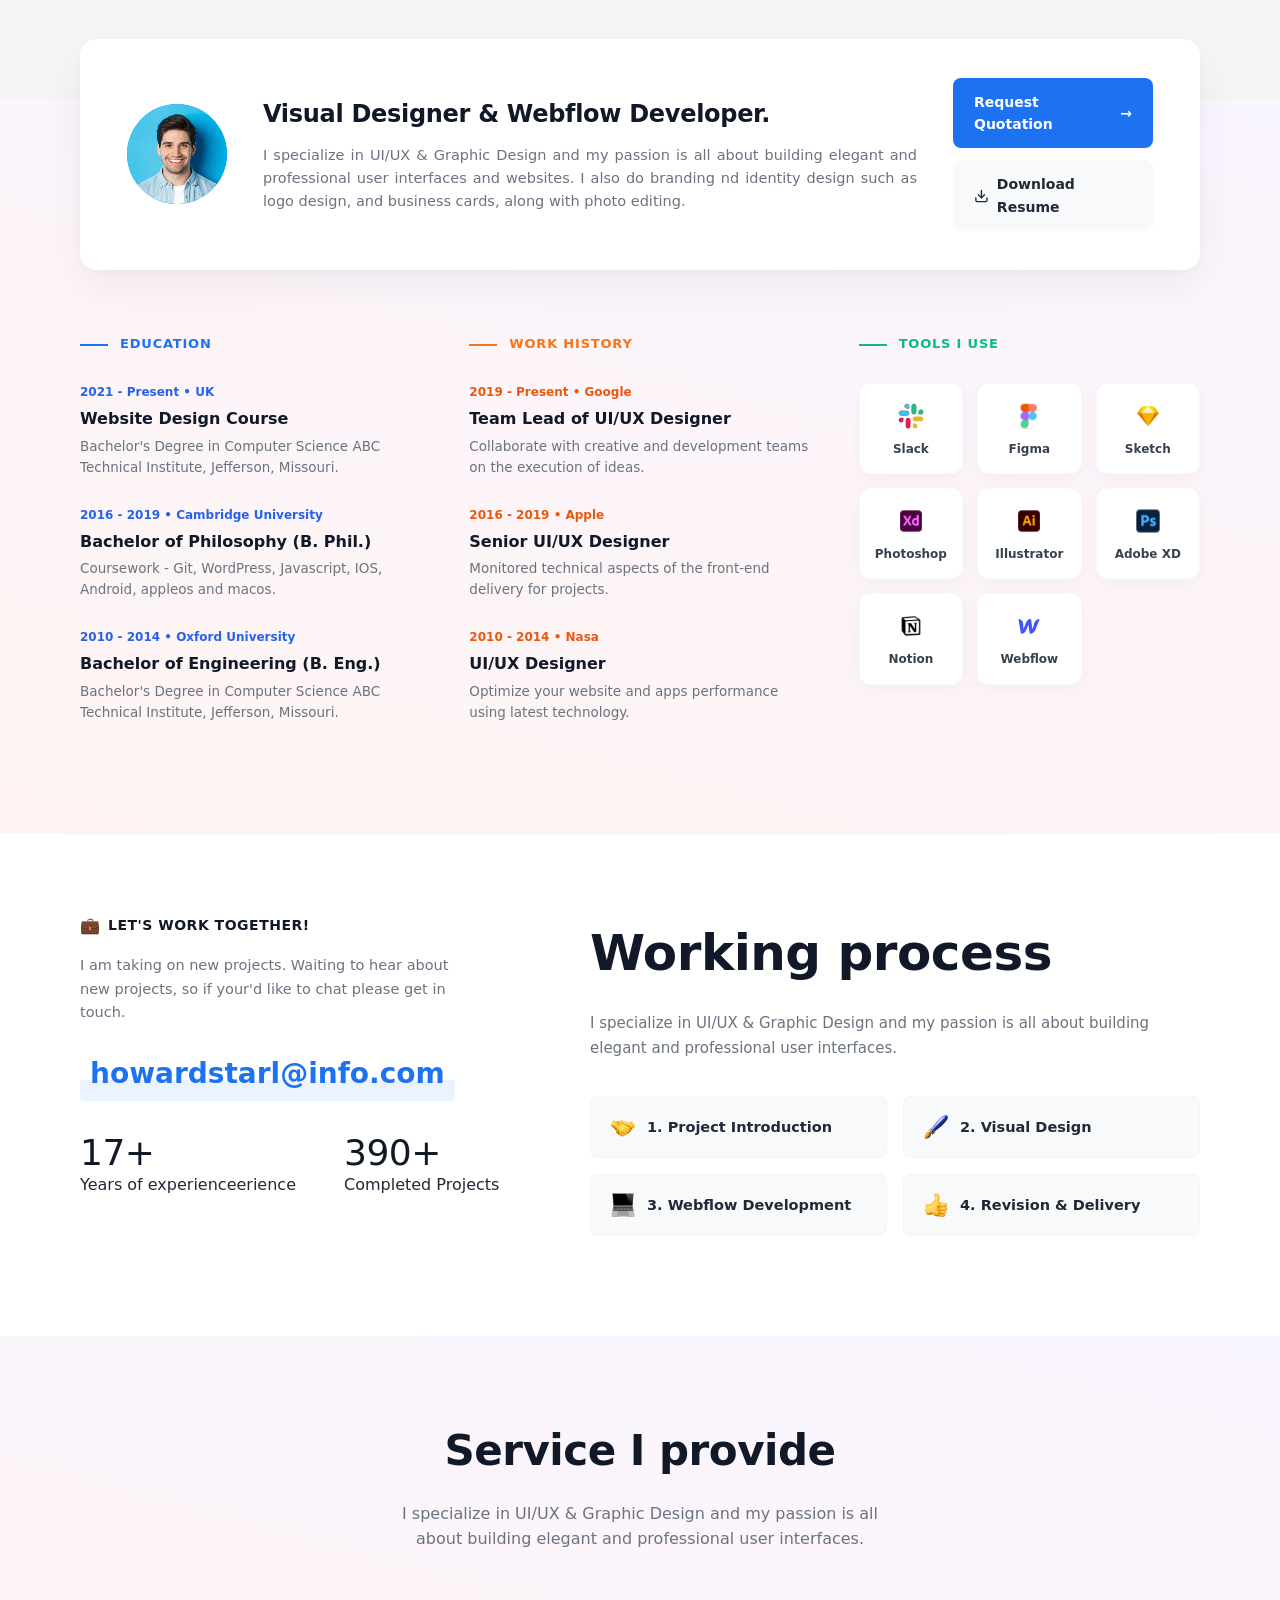
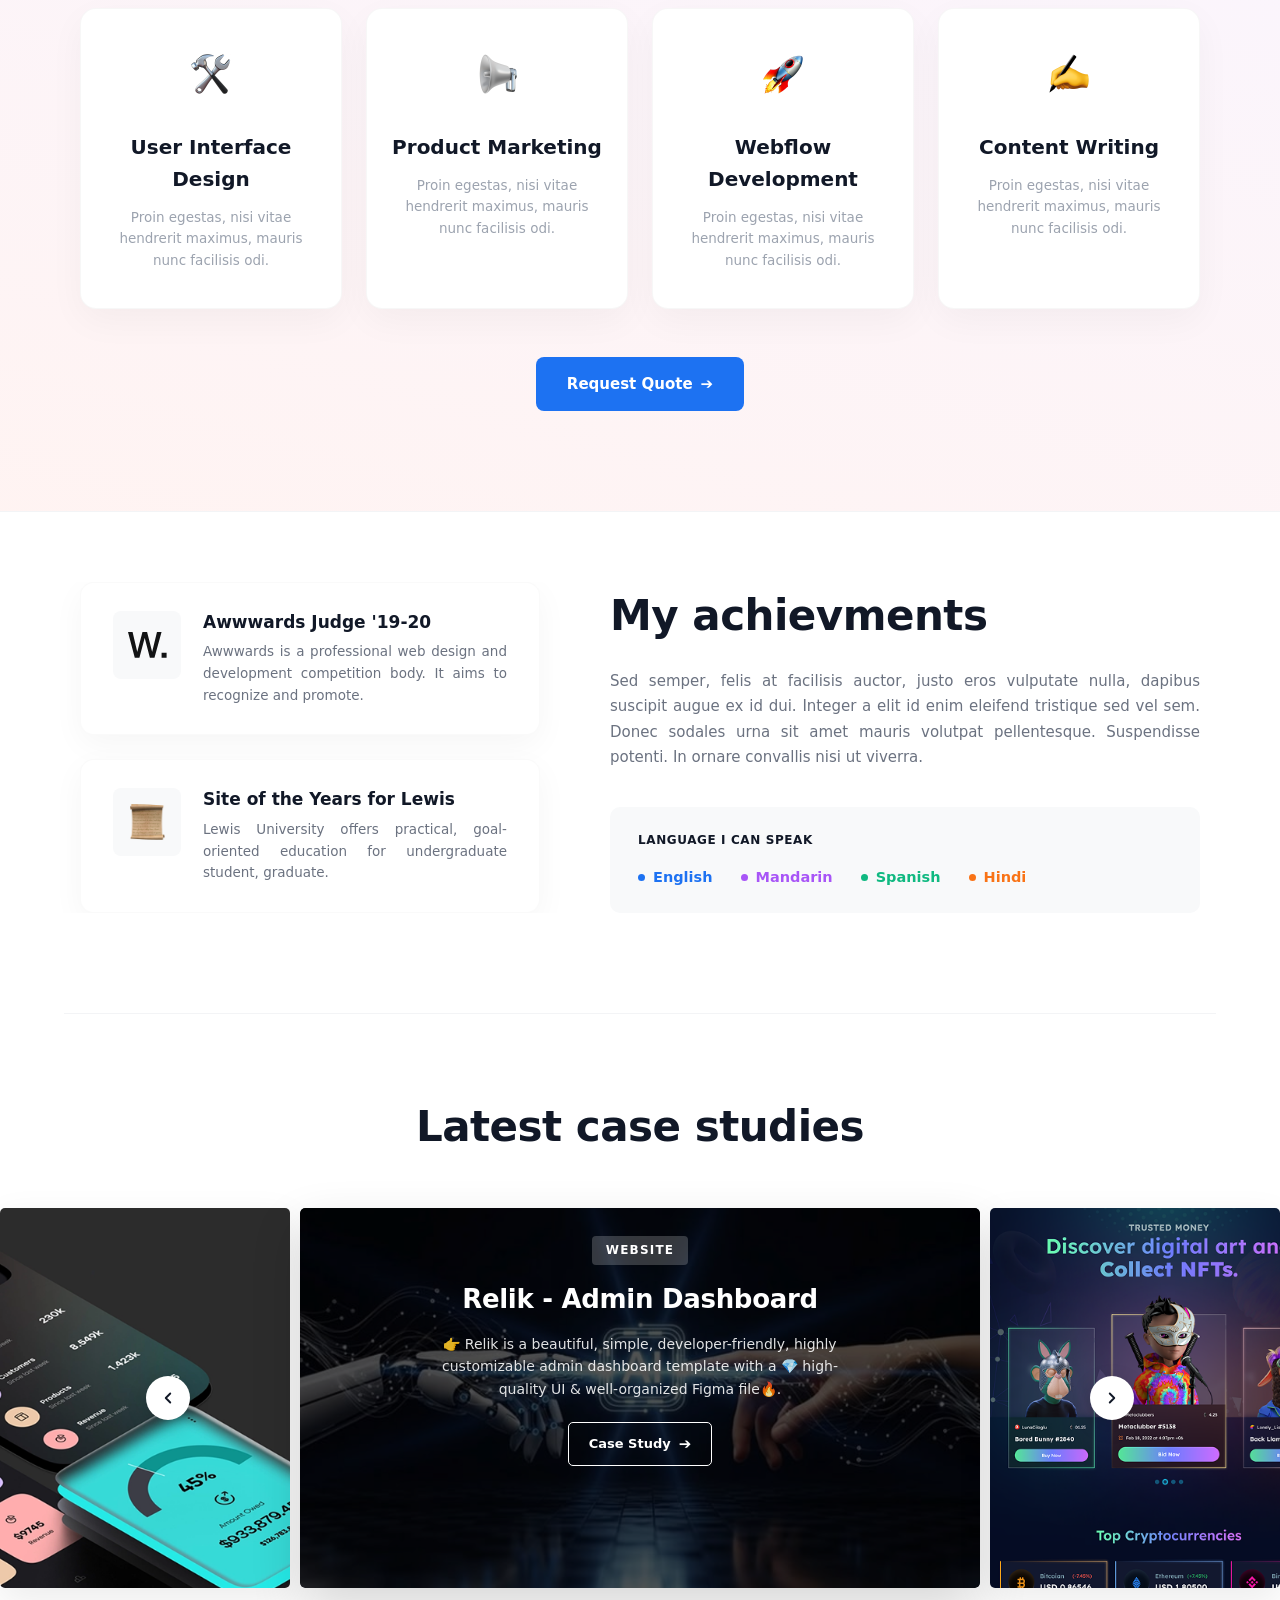
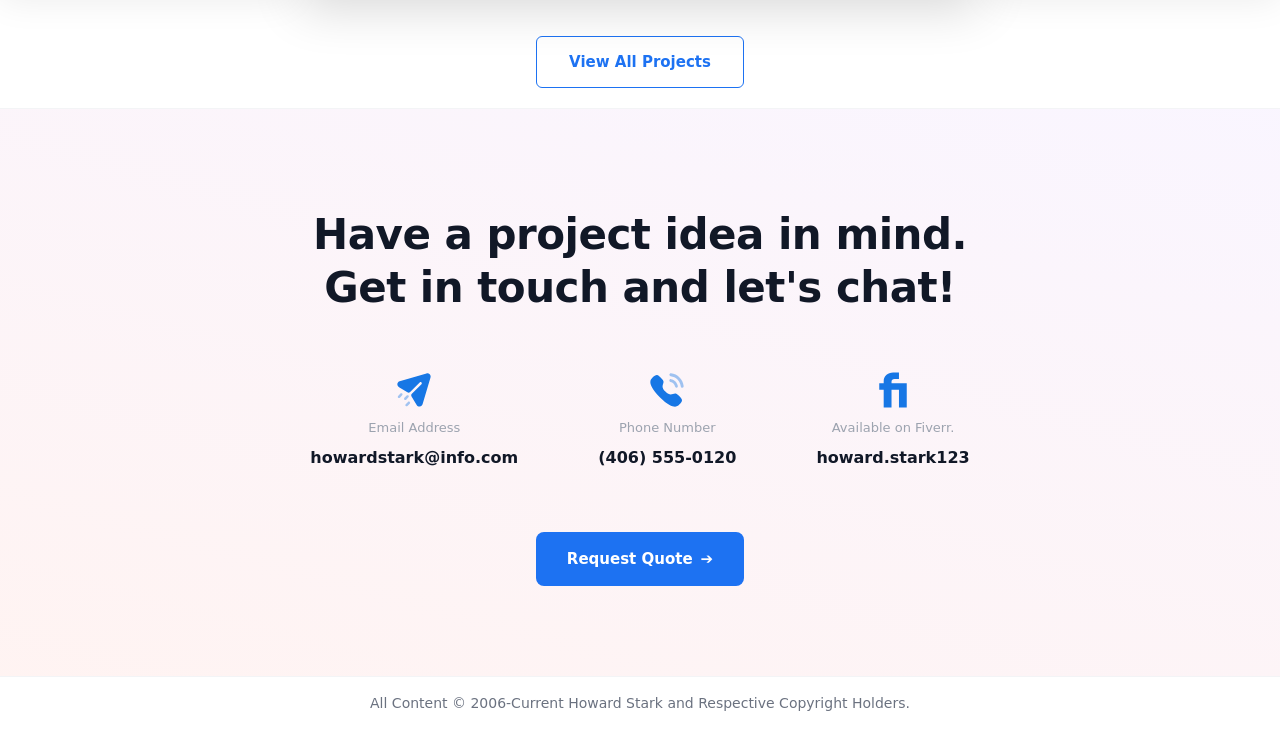
==== commit 39b4d567: "update" ====
--- a/index.html
+++ b/index.html
@@ -588,11 +588,11 @@
 
           <div class="case-card">
             <img src="images/img5.png" alt="Picture5" class="case-card-img">
-            <button class="carousel-button button-right">
-            <svg width="18" height="18" viewBox="0 0 24 24" fill="none" stroke="currentColor" stroke-width="2.5" stroke-linecap="round" stroke-linejoin="round">
-              <polyline points="9 18 15 12 9 6"></polyline>
-            </svg> 
-            </button>
+              <button class="carousel-button button-right">
+                <svg width="18" height="18" viewBox="0 0 24 24" fill="none" stroke="currentColor" stroke-width="2.5" stroke-linecap="round" stroke-linejoin="round">
+                  <polyline points="9 18 15 12 9 6"></polyline>
+                </svg> 
+              </button>
           </div>
 
         </div>
--- a/styles.css
+++ b/styles.css
@@ -257,7 +257,6 @@
 
 .content1-item {
   display: flex;
-  gap: 80px;
   align-items: center;
   justify-content: center;
   padding: 30px 18px;
@@ -267,26 +266,44 @@
   transition: transform 0.2s ease, opacity 0.2s ease;
 }
 
-  .content1-item:nth-child(4n) {
-    border-bottom: none;
-  }
-  .content1-item:nth-child(3n) {
-    border-right: none;
-  }
-
-  .content1-item:nth-child(6n){
-    border-right: none;
+.content1-item:nth-child(4n) {
+  border-bottom: none;
+}
+
+.content1-item:nth-child(3n) {
+  border-right: none;
+}
+
+.content1-item:nth-child(6n){
+  border-right: none;
   }  
 
-.content1-item:nth-child(n + 5) {
+.content1-item:nth-child(n + 4) {
   border-bottom: none;
 }
 
 .brand {
-  display: inline-flex;
+  display: flex;
   align-items: center;
   justify-content: center;
-  user-select: none;
+  width: 100%; 
+  height: 100%;
+}
+
+.brand img {
+  max-width: 80%; 
+  max-height: 40px; 
+  width: auto;
+  height: auto;
+  object-fit: contain; 
+}
+
+.tool-icon img {
+  max-width: 100%;
+  max-height: 100%;
+  width: auto;
+  height: auto;
+  object-fit: contain;
 }
 
 /* 1. Spotify */
--- a/responsive.css
+++ b/responsive.css
@@ -137,22 +137,22 @@
     text-align: center;
   }
 
-    .experience-item {
-        display: grid;
-        justify-items: left;
-        justify-content: flex-start;
-        text-align: justify;
-    }
+  .experience-item {
+    display: grid;
+    justify-items: left;
+    justify-content: flex-start;
+    text-align: justify;
+  }
 
   .tools-grid {
     max-width: 440px;
     margin: 0 auto;
-    grid-template-columns: repeat(2, minmax(0, 1fr));  }
+    grid-template-columns: repeat(2, minmax(0, 1fr));
+  }
 
   .services-grid {
     grid-template-columns: repeat(2, 1fr);
   }
-
 }
 
 /* RESPONSIVE 768px */
@@ -201,7 +201,7 @@
   }
 
   .header-email-button {
-    display: none; 
+    display: none;
   }
 
   .container {
@@ -300,11 +300,11 @@
   }
 
   .experience-item {
-      display: grid;
-      justify-items: left;
-      justify-content: flex-start;
-      text-align: justify;
-    }
+    display: grid;
+    justify-items: left;
+    justify-content: flex-start;
+    text-align: justify;
+  }
 
   .languages-list {
     gap: 16px;
@@ -320,7 +320,16 @@
   }
 
   .content1-grid {
-    grid-template-columns: repeat(2, 1fr);
+    grid-template-columns: repeat(2, 1fr) !important;
+    max-width: 100%;
+  }
+
+  .content1-item:nth-child(3n),
+  .content1-item:nth-child(4n),
+  .content1-item:nth-child(6n),
+  .content1-item:nth-child(n + 4) {
+    border-right: 1px solid #eef0f3;
+    border-bottom: 1px solid #eef0f3;
   }
 
   .content1-item {
@@ -332,26 +341,20 @@
     border-right: none !important;
   }
 
-  .content1-item:nth-child(3n) {
-    border-right: 1px solid #eef0f3;
-  }
-
-  .content1-item:nth-child(4n) {
-    border-bottom: 1px solid #eef0f3;
-  }
-
   .content1-item:nth-child(n + 5) {
-    border-bottom: none;
-  }
+    border-bottom: none !important;
+  }
+  /* ===== END FIX ===== */
 
   .tools-grid {
-    grid-template-columns: repeat(2, minmax(0, 1fr));  }
-
-    .tool-card {
-      aspect-ratio: 1 / 1;
-      flex-direction: column;
-      display: flex;
-    }
+    grid-template-columns: repeat(2, minmax(0, 1fr));
+  }
+
+  .tool-card {
+    aspect-ratio: 1 / 1;
+    flex-direction: column;
+    display: flex;
+  }
 
   .footer-container {
     padding: 60px 0 50px 0;
@@ -554,7 +557,6 @@
     border-right: none;
     border-bottom: 1px solid #eef0f3;
   }
-  
 
   .content2-item:last-child {
     border-bottom: none;
@@ -568,8 +570,17 @@
     padding: 20px 16px;
   }
 
+  .content1-item {
+    padding: 15px 10px !important;
+    min-height: 80px;
+  }
+
   .content1-quote {
     font-size: 14px;
+  }
+
+  .brand img {
+    max-height: 30px;
   }
 
   .footer-container {
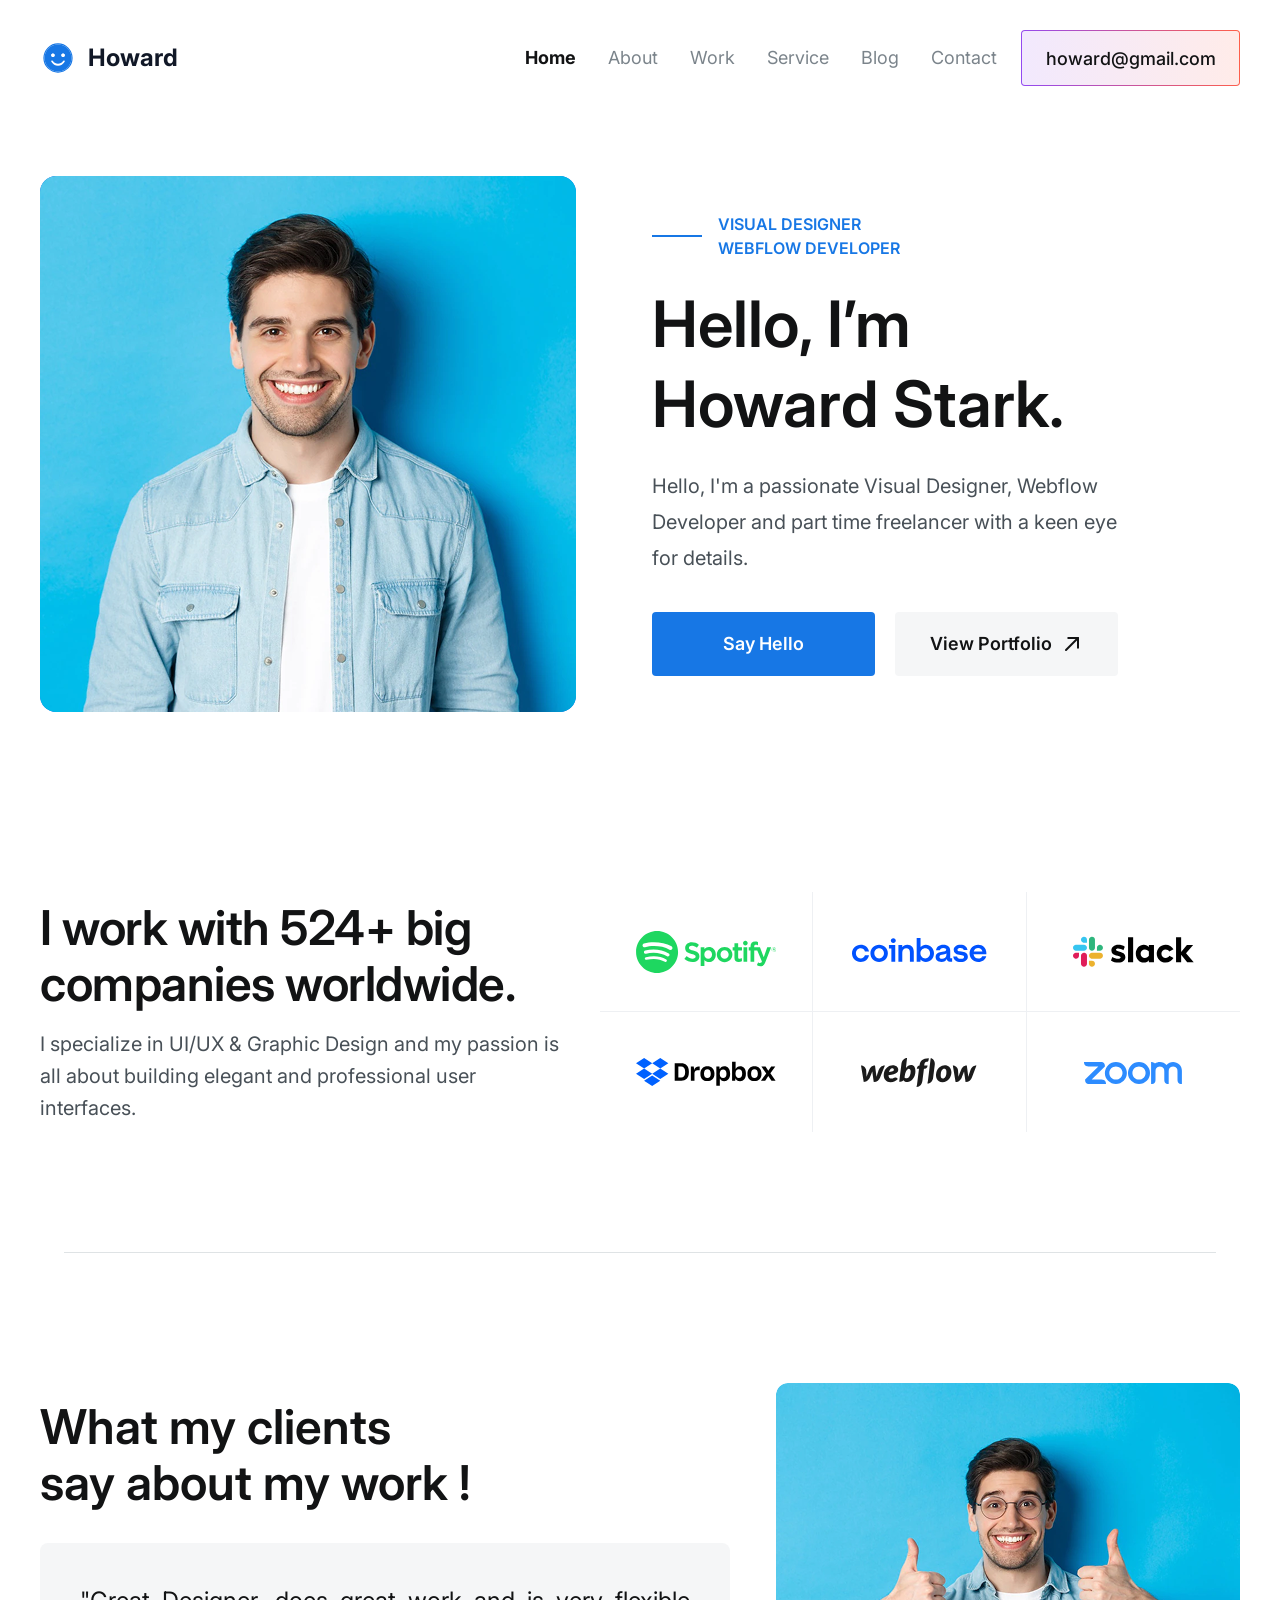
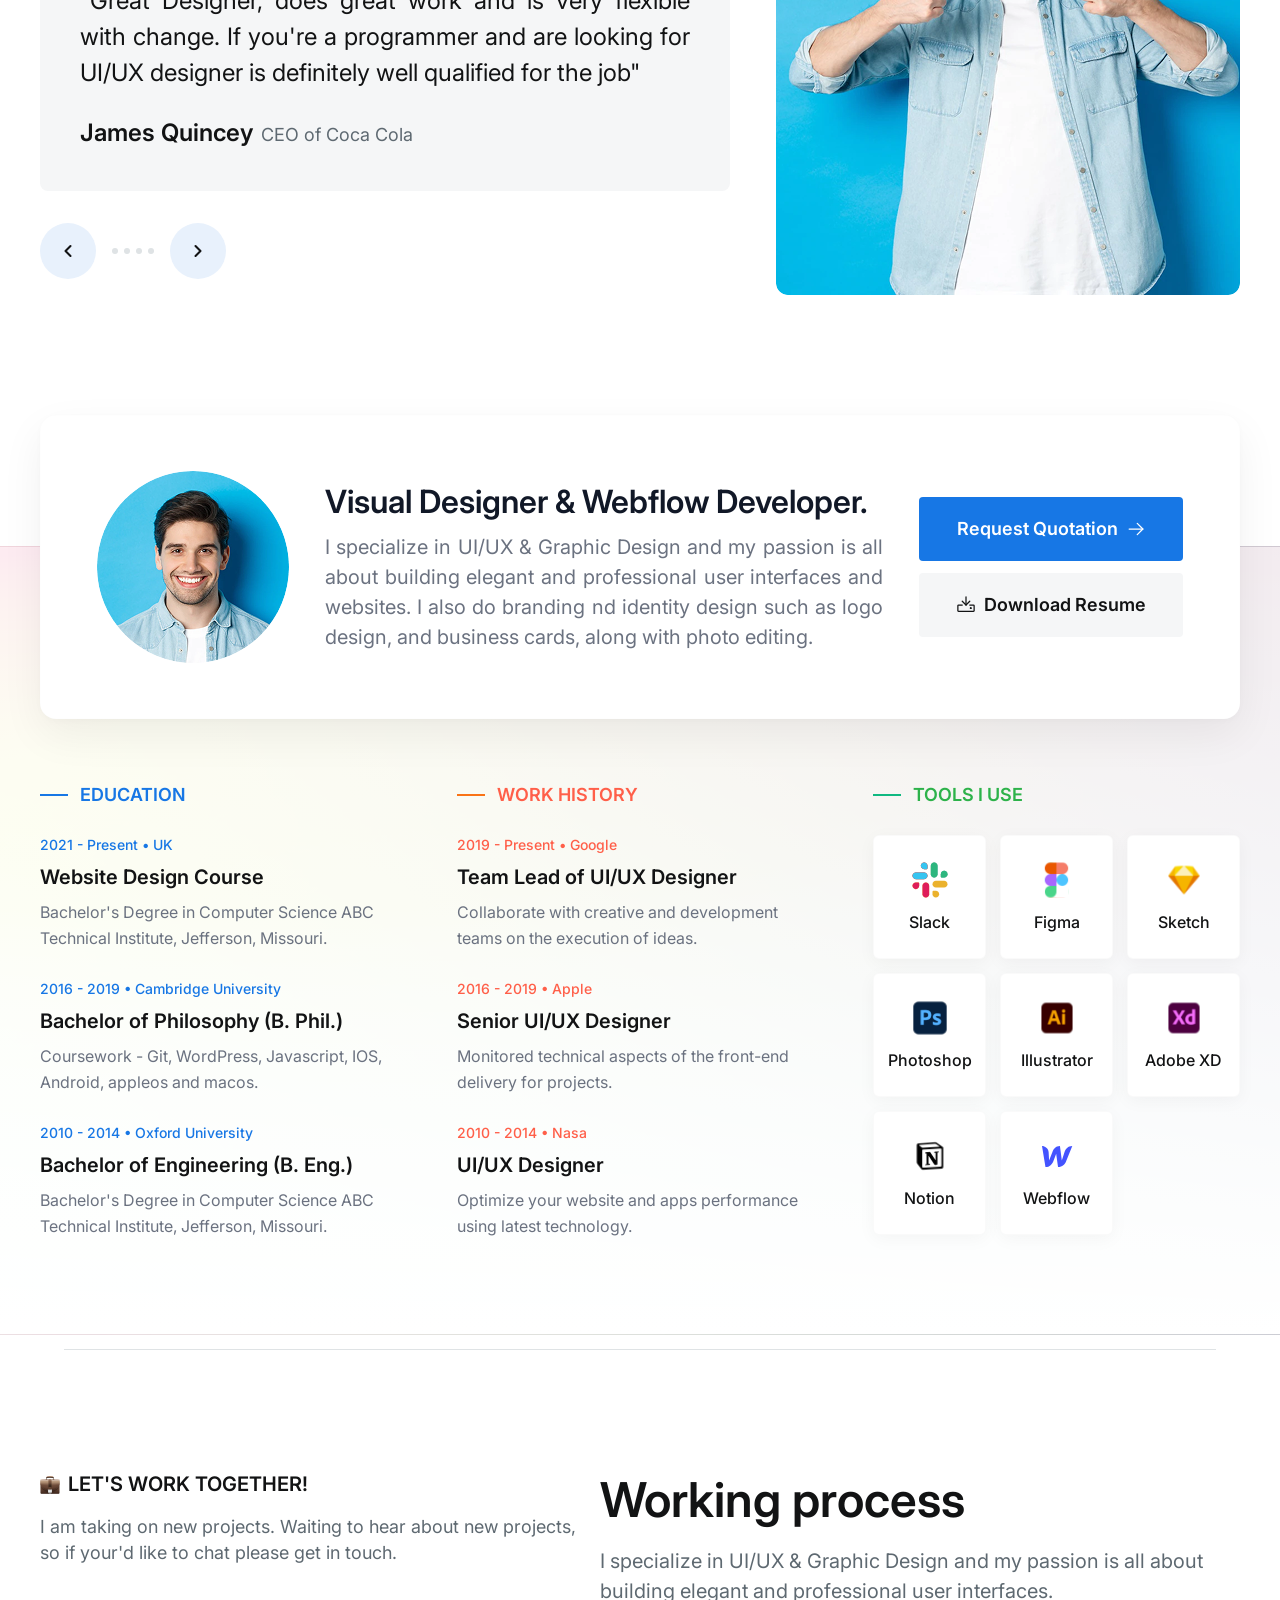
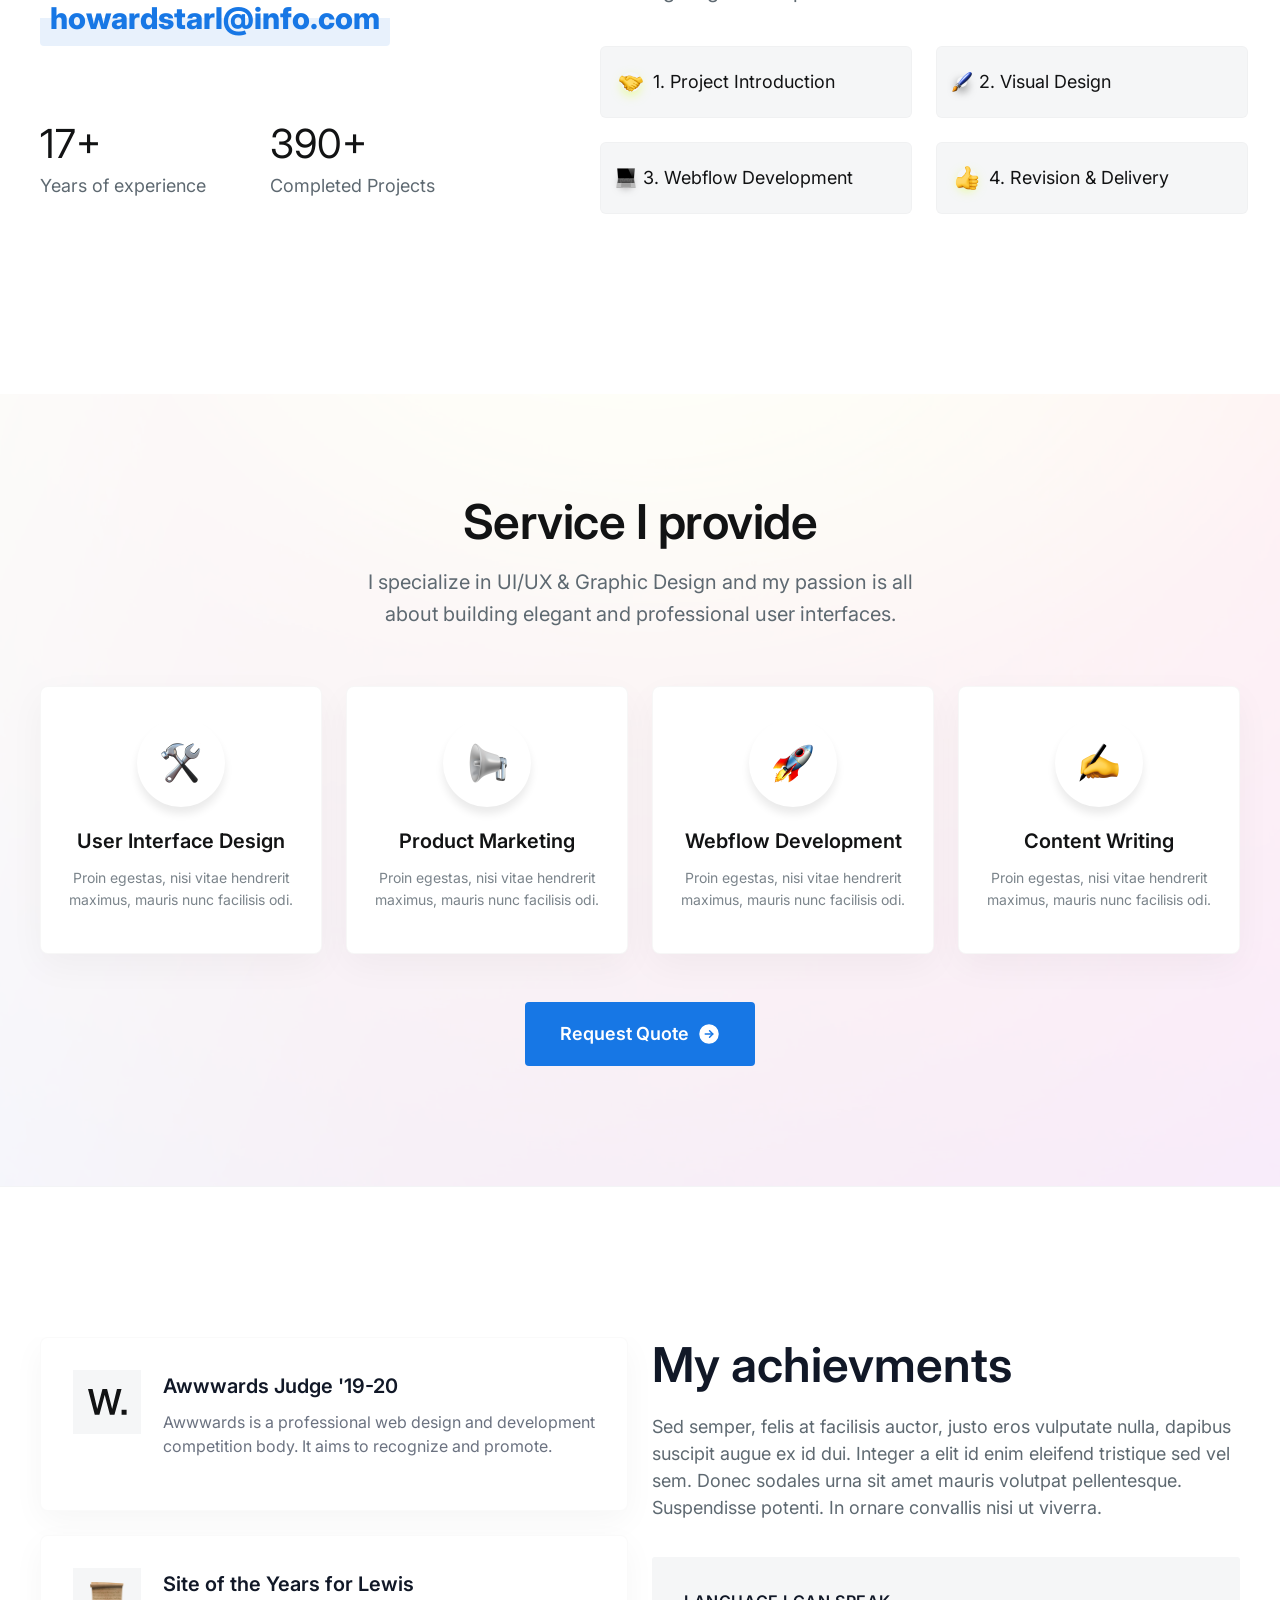
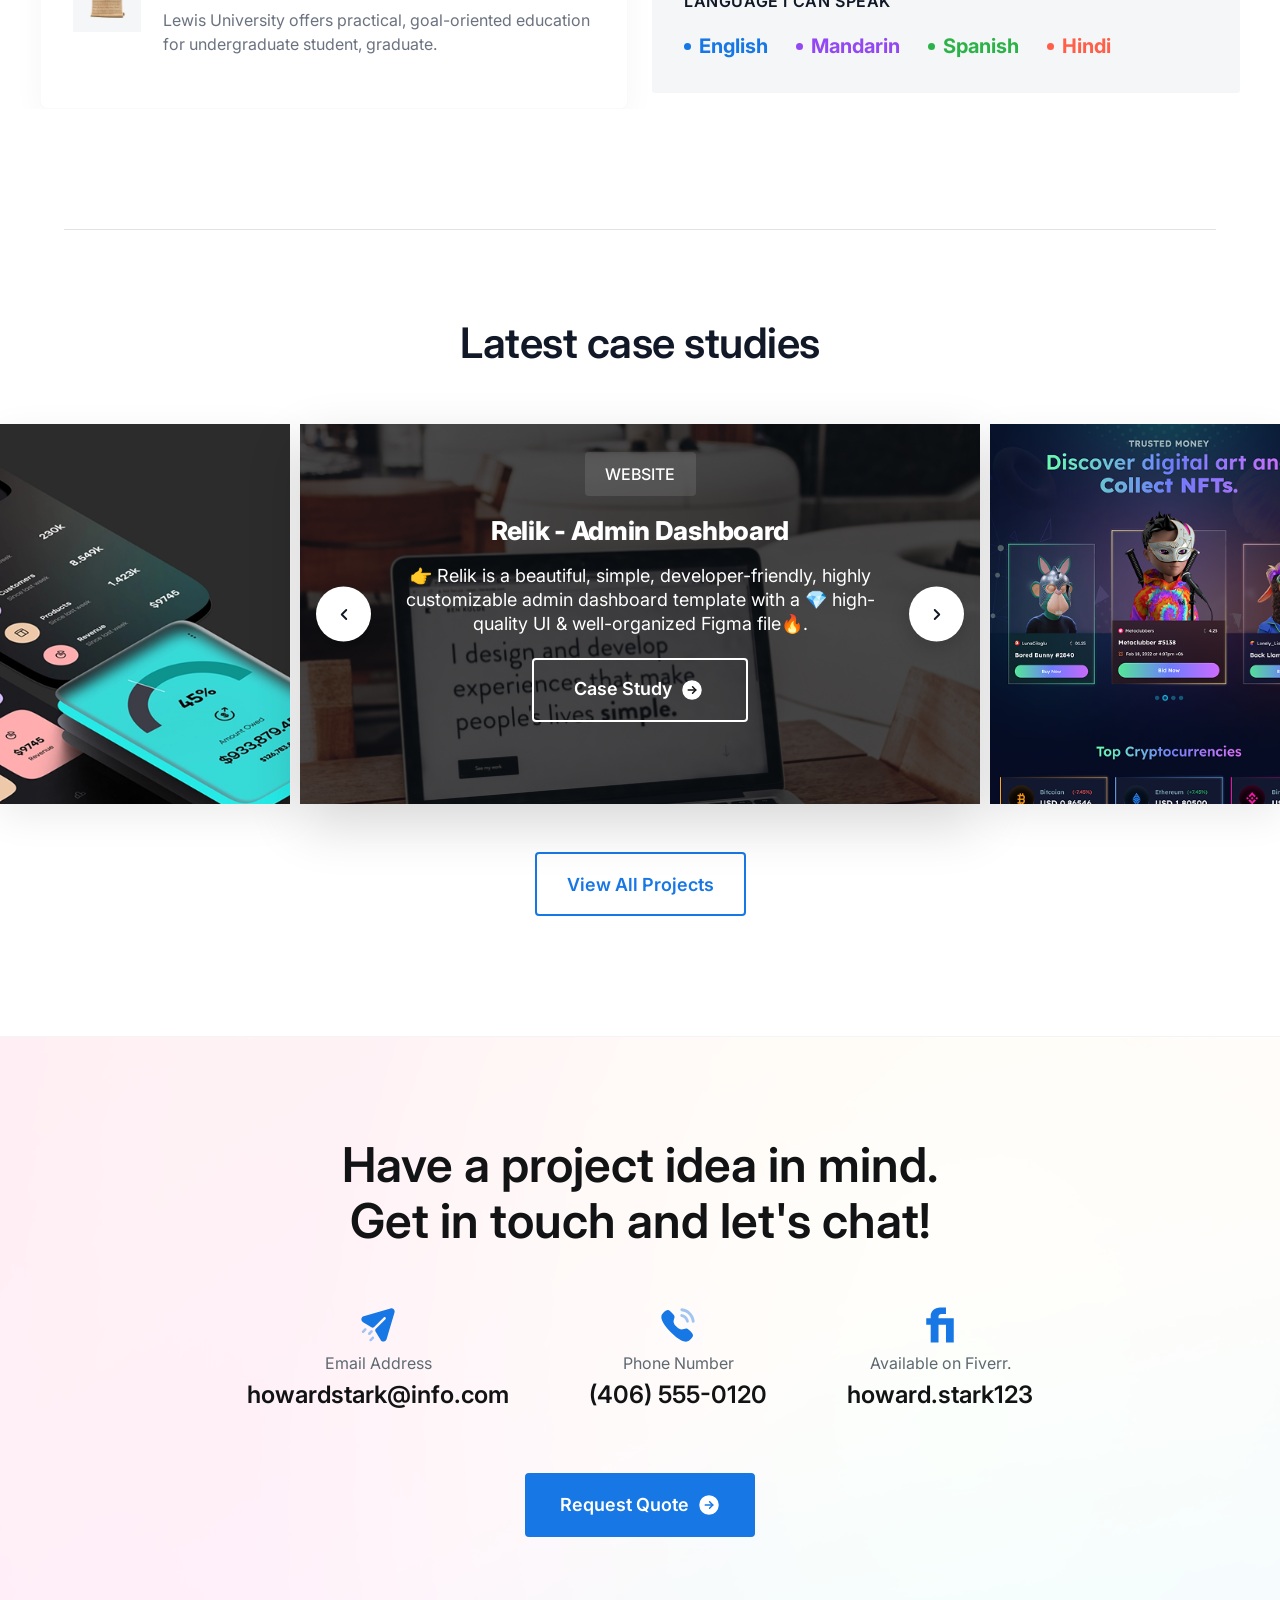
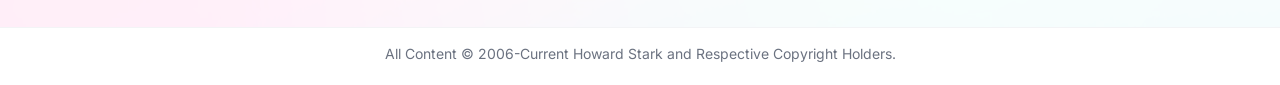
==== commit cf7e9c50: "update" ====
--- a/index.html
+++ b/index.html
@@ -18,12 +18,7 @@
       <nav class="navbar">
         <a href="#" class="logo">
           <div class="logo-icon">
-            <svg width="22" height="22" viewBox="0 0 24 24" fill="none" stroke="currentColor" stroke-width="2.5" stroke-linecap="round" stroke-linejoin="round">
-              <circle cx="12" cy="12" r="10"></circle>
-              <path d="M8 13.5a4 4 0 0 0 8 0"></path>
-              <line x1="9" y1="9" x2="9.01" y2="9" stroke-width="3"></line>
-              <line x1="15" y1="9" x2="15.01" y2="9" stroke-width="3"></line>
-            </svg>
+            <img src="images/Smiley.svg" alt="Smile Icon">
           </div>
           <span>Howard</span>
         </a>
@@ -65,9 +60,9 @@
           <p class="main-description">Hello, I'm a passionate Visual Designer, Webflow Developer and part time freelancer with a keen eye for details.</p>
 
           <div class="main-actions">
-            <a href="#contact" class="button button-primary">Say Hello</a>
-            <a href="#portfolio" class="button button-secondary">
-              View Portfolio <span class="button-icon">&#8599;</span>
+            <a href="#" class="button button-primary">Say Hello</a>
+            <a href="#" class="button button-secondary">
+              View Portfolio <img src="images/ArrowUpRight.svg" alt="Arrow Up Right" class="button-icon">
             </a>
           </div>
         </div>
@@ -82,12 +77,10 @@
       <div class="content1-wrapper">
         <div class="content1-info">
           <h2 class="content1-title">
-            I work with 524+ big <br> companies worldwide.
+            I work with 524+ big companies worldwide.
           </h2>
           <p class="content1-description">
-            I specialize in UI/UX & Graphic Design and <br>
-            my passion is all about building elegant and <br>
-            professional user interfaces.
+            I specialize in UI/UX & Graphic Design and my passion is all about building elegant and professional user interfaces.
           </p>
         </div>
 
@@ -98,35 +91,30 @@
             </div>
           </div>
 
-          <!-- 2. Coinbase -->
           <div class="content1-item">
             <div class="brand brand-coinbase">
               <img src="images/coinbase.svg" alt="Coinbase">
             </div>
           </div>
 
-          <!-- 3. Slack -->
           <div class="content1-item">
             <div class="brand brand-slack">
               <img src="images/slack1.svg" alt="Slack">
             </div>
           </div>
 
-          <!-- 4. Dropbox -->
           <div class="content1-item">
             <div class="brand brand-dropbox">
               <img src="images/dropbox.svg" alt="Dropbox">
             </div>
           </div>
 
-          <!-- 5. Webflow -->
           <div class="content1-item">
             <div class="brand brand-webflow">
               <img src="images/webflow.svg" alt="Webflow">
             </div>
           </div>
 
-          <!-- 6. Zoom -->
           <div class="content1-item">
             <div class="brand brand-zoom">
               <img src="images/zoom.svg" alt="Zoom">
@@ -137,6 +125,8 @@
       </div>
     </div>
   </section>
+
+  <div class="section-divider"></div>
 
   <!-- I work with 524+ -->
   <section class="content2-section">
@@ -160,7 +150,7 @@
 
           <div class="content2-controls">
             <button class="slider-button button-prev">
-              <svg width="18" height="18" viewBox="0 0 24 24" fill="none" stroke="currentColor" stroke-width="2.5" stroke-linecap="round" stroke-linejoin="round">
+              <svg width="20" height="20" viewBox="0 0 24 24" fill="none" stroke="currentColor" stroke-width="2.5" stroke-linecap="round" stroke-linejoin="round">
                 <polyline points="15 18 9 12 15 6"></polyline>
               </svg>
             </button>
@@ -173,7 +163,7 @@
             </div>
 
             <button class="slider-button button-next">
-              <svg width="18" height="18" viewBox="0 0 24 24" fill="none" stroke="currentColor" stroke-width="2.5" stroke-linecap="round" stroke-linejoin="round">
+              <svg width="20" height="20" viewBox="0 0 24 24" fill="none" stroke="currentColor" stroke-width="2.5" stroke-linecap="round" stroke-linejoin="round">
                 <polyline points="9 18 15 12 9 6"></polyline>
               </svg>
             </button>
@@ -207,19 +197,12 @@
           </p>
         </div>
 
-
-
-
         <div class="profile-buttons">
-          <a href="#contact" class="button button-primary profile-button-primary">
-            Request Quotation <span class="arrow-icon">&#8594;</span>
+          <a href="#" class="button button-primary profile-button-primary">
+            Request Quotation <img src="images/ArrowRight.svg" alt="Arrow Right" class="arrow-icon">
           </a>
           <a href="#" class="button button-secondary profile-button-secondary">
-            <svg width="16" height="16" viewBox="0 0 24 24" fill="none" stroke="currentColor" stroke-width="2.2" stroke-linecap="round" stroke-linejoin="round">
-              <path d="M21 15v4a2 2 0 0 1-2 2H5a2 2 0 0 1-2-2v-4"></path>
-              <polyline points="7 10 12 15 17 10"></polyline>
-              <line x1="12" y1="15" x2="12" y2="3"></line>
-            </svg>
+            <img src="images/Download.svg" alt="Download Icon" class="download-icon">
             Download Resume
           </a>
         </div>
@@ -289,7 +272,6 @@
 
           <div class="tools-grid">
 
-            <!-- 1. Slack -->
             <div class="tool-card">
               <div class="tool-icon">
                 <img src="images/Slack.svg" alt="Slack">
@@ -297,7 +279,6 @@
               <span class="tool-name">Slack</span>
             </div>
 
-            <!-- 2. Figma -->
             <div class="tool-card">
               <div class="tool-icon">
                 <img src="images/Figma.svg" alt="Figma">
@@ -305,7 +286,6 @@
               <span class="tool-name">Figma</span>
             </div>
 
-            <!-- 3. Sketch -->
             <div class="tool-card">
               <div class="tool-icon">
                 <img src="images/Sketch.svg" alt="Sketch">
@@ -313,7 +293,6 @@
               <span class="tool-name">Sketch</span>
             </div>
 
-            <!-- 4. Photoshop -->
             <div class="tool-card">
               <div class="tool-icon">
                 <img src="images/photoshop.svg" alt="Photoshop">
@@ -321,7 +300,6 @@
               <span class="tool-name">Photoshop</span>
             </div>
 
-            <!-- 5. Illustrator -->
             <div class="tool-card">
               <div class="tool-icon">
                 <img src="images/Illustrator.svg" alt="Illustrator">
@@ -329,15 +307,13 @@
               <span class="tool-name">Illustrator</span>
             </div>
 
-            <!-- 6. Adobe XD -->
             <div class="tool-card">
               <div class="tool-icon">
-                <img src="images/adobexd.svg" alt="Adobe XD">
+                <img src="images/adobexdd.svg" alt="Adobe XD">
               </div>
               <span class="tool-name">Adobe XD</span>
             </div>
 
-            <!-- 7. Notion -->
             <div class="tool-card">
               <div class="tool-icon">
                 <img src="images/notion.svg" alt="Notion">
@@ -345,7 +321,6 @@
               <span class="tool-name">Notion</span>
             </div>
 
-            <!-- 8. Webflow -->
             <div class="tool-card">
               <div class="tool-icon webflow-icon">
                 <img src="images/webflowicon.svg" alt="Webflow">
@@ -360,6 +335,8 @@
     </div>
   </section>
 
+  <div class="section-divider"></div>
+
   <!-- Process -->
   <section class="process-section">
     <div class="container">
@@ -367,7 +344,7 @@
 
         <div class="process-column-left">
           <div class="process-badge">
-            <span class="process-badge-icon">&#128188;</span>
+            <img src="images/💼.svg" alt="LET'S WORK TOGETHE" class="process-badge-icon">
             <span class="process-badge-text">LET'S WORK TOGETHER!</span>
           </div>
 
@@ -381,16 +358,14 @@
             </a>
           </div>
 
-
-
           <div class="stats-row">
             <div class="stats-item">
-              <span class="stats-number">17+</span> <br>
-              <span class="stats-label">Years of experienceerience</span>
+              <span class="stats-number">17+</span>
+              <span class="stats-label">Years of experience</span>
             </div>
             <div class="stats-item">
-              <span class="stats-number">390+</span> <br>
-              <span class="stats=label">Completed Projects</span>
+              <span class="stats-number">390+</span>
+              <span class="stats-label">Completed Projects</span>
             </div>
           </div>
         </div>
@@ -403,25 +378,32 @@
 
           <div class="process-steps-grid">
             <div class="step-card">
-              <img src="images/hand.svg" alt="Project Introduction">
+              <div class="step-icon-box-y">
+                <img src="images/hand.svg" alt="Project Introduction">
+              </div>
               <h3 class="step-text">1. Project Introduction</h3>
             </div>
 
             <div class="step-card">
-              <img src="images/pen.svg" alt="Visual Design">
+              <div class="step-icon-box">
+                <img src="images/pen.svg" alt="Visual Design">
+              </div>
               <h3 class="step-text">2. Visual Design</h3>
             </div>
 
             <div class="step-card">
-              <img src="images/laptop.svg" alt="Webflow Development">
+              <div class="step-icon-box">
+                <img src="images/laptop.svg" alt="Webflow Development">
+              </div>
               <h3 class="step-text">3. Webflow Development</h3>
             </div>
 
             <div class="step-card">
-              <img src="images/like.svg" alt="Revision & Delivery">
+              <div class="step-icon-box-y">
+                <img src="images/like.svg" alt="Revision & Delivery">
+              </div>
               <h3 class="step-text">4. Revision & Delivery</h3>
             </div>
-
           </div>
         </div>
 
@@ -487,7 +469,7 @@
 
       <div class="services-button">
         <a href="#contact" class="button button-primary button-quote">
-          Request Quote <span class="button-circle">&#10132;</span>
+          Request Quote <img src="images/ArrowCircleRight.svg" alt="Arrow Circle Right" class="button-circle">
         </a>
       </div>
 
@@ -525,7 +507,7 @@
           </div>
         </div>
 
-              <div class="achievements-content-column">
+        <div class="achievements-content-column">
           <h2 class="achievements-title">My achievments</h2>
           <h3 class="achievements-description1">
             Sed semper, felis at facilisis auctor, justo eros vulputate nulla, dapibus suscipit augue ex id dui. Integer a elit id enim eleifend tristique sed vel sem. Donec sodales urna sit amet mauris volutpat pellentesque. Suspendisse potenti. In ornare convallis nisi ut viverra.
@@ -564,15 +546,20 @@
           
           <div class="case-card">
             <img src="images/img4.png" alt="Picture3" class="case-card-img">
-            <button class="carousel-button button-left">
+          </div>
+
+          <div class="case-card case-card-active">
+            <img src="images/Project.svg" alt="Picture4" class="case-card-img">
+            <button class="carousel-button button-left" aria-label="Previous case study">
               <svg width="18" height="18" viewBox="0 0 24 24" fill="none" stroke="currentColor" stroke-width="2.5" stroke-linecap="round" stroke-linejoin="round">
                 <polyline points="15 18 9 12 15 6"></polyline>
               </svg>
             </button>
-          </div>
-
-          <div class="case-card case-card-active">
-            <img src="images/img4.jpg" alt="Picture4" class="case-card-img">
+            <button class="carousel-button button-right" aria-label="Next case study">
+              <svg width="18" height="18" viewBox="0 0 24 24" fill="none" stroke="currentColor" stroke-width="2.5" stroke-linecap="round" stroke-linejoin="round">
+                <polyline points="9 18 15 12 9 6"></polyline>
+              </svg>
+            </button>
 
             <div class="case-card-overlay">
               <span class="case-badge">WEBSITE</span>
@@ -581,18 +568,13 @@
                 👉 Relik is a beautiful, simple, developer-friendly, highly customizable admin dashboard template with a 💎 high-quality UI & well-organized Figma file🔥.
               </p>
               <a href="#case-study" class="button-case">
-                Case Study <span class="button-circle">&#10132;</span>
+                Case Study <img src="images/ArrowCircleRightW.svg" alt="Arrow Circle RightW" class="button-circle">
               </a>
             </div>
           </div>
 
           <div class="case-card">
             <img src="images/img5.png" alt="Picture5" class="case-card-img">
-              <button class="carousel-button button-right">
-                <svg width="18" height="18" viewBox="0 0 24 24" fill="none" stroke="currentColor" stroke-width="2.5" stroke-linecap="round" stroke-linejoin="round">
-                  <polyline points="9 18 15 12 9 6"></polyline>
-                </svg> 
-              </button>
           </div>
 
         </div>
@@ -620,7 +602,7 @@
               <img src="images/Send.svg" alt="Send">
             </div>
             <span class="contact-label">Email Address</span>
-            <h3 href="howardstark@info.com" class="contact-value">howardstark@info.com</h3>
+            <a href="mailto:howardstark@info.com" class="contact-value">howardstark@info.com</a>
           </div>
 
           <div class="contact-card">
@@ -628,7 +610,7 @@
               <img src="images/Calling.svg" alt="Phone">         
             </div>
             <span class="contact-label">Phone Number</span>
-            <h3 href="tel:4065550120" class="contact-value">(406) 555-0120</h3>
+            <a href="tel:+4065550120" class="contact-value">(406) 555-0120</a>
           </div>
 
           <div class="contact-card">
@@ -636,14 +618,14 @@
               <img src="images/Freelancer.svg" alt="Freelancer">
             </div>
             <span class="contact-label">Available on Fiverr.</span>
-            <h3 href="name" class="contact-value">howard.stark123</h3>
+            <a href="https://www.fiverr.com/" class="contact-value">howard.stark123</a>
           </div>
 
         </div>
 
         <div class="footer-button">
           <a href="#contact" class="button button-primary button-quote">
-            Request Quote <span class="button-circle">&#10132;</span>
+            Request Quote <img src="images/ArrowCircleRight.svg" alt="Arrow Circle Right" class="button-circle">
           </a>
         </div>
 
@@ -661,4 +643,4 @@
   </footer>
 
 </body>
-</html>
+</html>
--- a/styles.css
+++ b/styles.css
@@ -5,18 +5,29 @@
 }
 
 body {
-  font-family: system-ui;
+  font-family: Inter;
   background-color: #ffffff;
-  color: #1f2937;
+  color: #121314;
   line-height: 1.6;
   overflow-x: hidden;
 }
 
 .container {
   overflow: hidden;
-  max-width: 1200px;
+  max-width: 1320px;
   margin: 0 auto;
   padding: 0 40px;
+}
+
+/*  divider Styles */
+.section-divider {
+  width: 90%;
+  max-width: 1200px;
+  height: 1px;
+  background-color: #DFE3E5;
+  margin: 0 auto;
+  display: block;
+  border: none;
 }
 
 /*  Header Styles */
@@ -41,15 +52,25 @@
   font-weight: 700;
 }
 
+.logo:hover {
+  opacity: 0.7;
+}
+
 .logo-icon {
   width: 36px;
   height: 36px;
-  border-radius: 50%;
-  background-color: #1d72f2;
+  flex: 0 0 36px;
   display: flex;
   align-items: center;
   justify-content: center;
   color: #ffffff;
+}
+
+.logo-icon img {
+  display: block;
+  width: 100%;
+  height: 100%;
+  object-fit: contain;
 }
 
 .nav-menu {
@@ -61,34 +82,49 @@
 
 .nav-link {
   text-decoration: none;
-  font-size: 15px;
-  color: #6b7280;
-  font-weight: 600;
+  font-size: 18px;
+  color: #7B848B;
+  font-weight: 400;
+  line-height: 26px;
   transition: color 0.2s ease;
 }
 
 .nav-link.active,
 .nav-link:hover {
-  color: #111827;
-  font-weight: 600;
+  color: #121314;
+  font-size: 18px;
+  font-weight: 700;
+  line-height: 26px;
+  transition: transform 0.2s ease;
 }
 
 .header-email-button {
   order: 2;
   margin-left: 24px;
   text-decoration: none;
-  font-size: 14px;
+  display: flex;
+  align-items: center;
+  justify-content: center;
+  width: 219px;
+  height: 56px;
+  padding: 0 24px;
+  font-size: 18px;
+  line-height: normal;
   font-weight: 500;
-  color: #1f2937;
-  padding: 10px 22px;
+  color: #121314;
   border-radius: 4px;
-  border: 1.5px solid transparent;
-  background: #ffffff;
-  background-image: linear-gradient(90deg, #d3b1ff70, #ffb8af80);
-  background-origin: border-box;
-  background-clip: border-box;
+  border: 1px solid transparent;
+  background-image:
+    linear-gradient(90deg, #9249F21F, #FF5F491F),
+    linear-gradient(#fff, #fff),
+    linear-gradient(265deg, #FF5F49, #9249F2);
+  background-origin: padding-box, padding-box, border-box;
+  background-clip: padding-box, padding-box, border-box;
   transition: transform 0.2s ease, box-shadow 0.2s ease;
-  border-image: linear-gradient(265deg, #ff0000, #4e00b4) 1;
+}
+
+.header-email-button:hover {
+  opacity: 0.7;
 }
 
 /* Main Section */
@@ -97,20 +133,22 @@
 }
 
 .main-wrapper {
-  display: flex;
-  align-items: center;
-  gap: 80px;
+  display: grid;
+  grid-template-columns: repeat(12, 1fr);
+  gap: 24px;
+  align-items: center;
 }
 
 .main-image-column {
-  flex: 0 0 420px;
+  grid-column: span 6;
 }
 
 .main-image-box {
   width: 100%;
-  height: 480px;
-  background-color: #0099ff;
-  border-radius: 28px;
+  max-width: 536px;
+  aspect-ratio: 1 / 1;
+  background-color: #1777E5;
+  border-radius: 16px;
   overflow: hidden;
 }
 
@@ -123,7 +161,7 @@
 }
 
 .main-content-column {
-  flex: 1;
+  grid-column: span 5;
 }
 
 .main-badge {
@@ -136,40 +174,37 @@
 .main-badge-line {
   width: 50px;
   height: 2px;
-  background-color: #1d72f2;
+  background-color: #1777E5;
 }
 
 .main-badge-text {
-  font-size: 13px;
-  font-weight: 700;
-  letter-spacing: 0.8px;
-  color: #1d72f2;
-  line-height: 1.4;
+  font-size: 16px;
+  font-weight: 600;
+  color: #1777E5;
+  line-height: 24px;
   text-transform: uppercase;
 }
 
 .main-title {
-  font-size: 58px;
-  font-weight: 800;
-  line-height: 1.15;
-  color: #111827;
-  letter-spacing: -0.5px;
+  font-size: 4rem;
+  font-weight: 600;
+  line-height: 80px;
+  color: #121314;
   margin-bottom: 24px;
 }
 
 .main-description {
-  text-align: justify;
-  font-size: 17px;
-  color: #6b7280;
-  line-height: 1.65;
+  font-size: 20px;
+  color: #485057;
+  line-height: 36px;
   max-width: 520px;
   margin-bottom: 36px;
 }
 
 .main-actions {
   display: flex;
-  align-items: center;
-  gap: 16px;
+  gap: 20px;
+  align-items: center;
 }
 
 .button {
@@ -178,79 +213,101 @@
   justify-content: center;
   gap: 8px;
   padding: 14px 28px;
-  font-size: 15px;
+  font-size: 18px;
   font-weight: 600;
   text-decoration: none;
-  border-radius: 6px;
+  border-radius: 4px;
   cursor: pointer;
   border: none;
   transition: all 0.2s ease;
 }
 
 .button-primary {
-  background-color: #1d72f2;
+  line-height: 64px;
+  font-weight: 600;
+  width: 223px;
+  height: 64px;
+  padding: 0 32px;
+  background-color: #1777E5;
   color: #ffffff;
 }
 
+.button-primary:hover {
+  background-color: #155fcf;
+}
+
+.action-button-primary {
+  font-size: 18px;
+  line-height: 64px;
+  width: 223px;
+  height: 64px;
+}
+
 .button-secondary {
-  background-color: #f3f4f6;
-  color: #1f2937;
-}
-
-.button-icon {
-  font-size: 16px;
-  display: inline-block;
-  line-height: 1;
-}
-
+  line-height: 64px;
+  font-weight: 600;
+  width: 223px;
+  height: 64px;
+  padding: 0 32px;
+  background-color: #F5F6F7;
+  color: #121314;
+}
+
+.action-button-secondary {
+  font-size: 18px;
+  line-height: 64px;
+  width: 223px;
+  height: 64px;
+}
+
+.button-secondary:hover {
+  opacity: 0.7;
+}
+
+/* CONTENT1 SECTION */
 .content1-section {
-  padding: 20px 0 30px 0;
+  padding: 80px 0 120px 0;
   position: relative;
-}
-
-.content1::before {
-  content: "";
-  position: absolute;
-  top: 0;
-  left: 50%;
-  width: 90%;
-  max-width: 1200px;
-  border-top: 1px solid #f3f4f6;
-  transform: translateX(-50%);
+  gap: 100px;
 }
 
 .content1-wrapper {
-  display: flex;
-  align-items: center;
-  justify-content: space-between;
-  gap: 60px;
+  display: grid;
+  grid-template-columns: repeat(12, 1fr);
+  gap: 24px;
+  align-items: center;
 }
 
 .content1-info {
-  flex: 0 0 380px;
+  grid-column: span 4; 
+  width: 536px;
+  height: 232px;
+  display: flex;
+  flex-direction: column;
+  justify-content: center;
 }
 
 .content1-title {
-  font-size: 38px;
-  font-weight: 600;
-  line-height: 1.25;
-  color: #111827;
+  font-size: 48px;
+  line-height: 56px;
+  font-weight: 600;
+  color: #121314;
+  margin-bottom: 16px;
   letter-spacing: -0.5px;
-  margin-bottom: 20px;
 }
 
 .content1-description {
-  text-align: justify;
-  font-size: 15px;
-  color: #6b7280;
-  line-height: 1.65;
+  font-size: 20px;
+  line-height: 32px;
+  font-weight: 400;
+  color: #485057;
+  margin: 0;
 }
 
 .content1-grid {
-  flex: 1;
+  grid-column: span 8;
   display: grid;
   grid-template-columns: repeat(3, minmax(0, 1fr));
-  max-width: 620px;
   width: 100%;
   overflow: hidden;
 }
@@ -266,18 +323,10 @@
   transition: transform 0.2s ease, opacity 0.2s ease;
 }
 
-.content1-item:nth-child(4n) {
-  border-bottom: none;
-}
-
 .content1-item:nth-child(3n) {
   border-right: none;
 }
 
-.content1-item:nth-child(6n){
-  border-right: none;
-  }  
-
 .content1-item:nth-child(n + 4) {
   border-bottom: none;
 }
@@ -291,108 +340,52 @@
 }
 
 .brand img {
-  max-width: 80%; 
-  max-height: 40px; 
-  width: auto;
-  height: auto;
+  /* max-width: 80%; 
+  max-height: 40px;  */
+  width: 140px;
+  height: 48px;
   object-fit: contain; 
-}
-
-.tool-icon img {
-  max-width: 100%;
-  max-height: 100%;
-  width: auto;
-  height: auto;
-  object-fit: contain;
-}
-
-/* 1. Spotify */
-.spotify-text {
-  font-size: 19px;
-  font-weight: 700;
-  color: #1DB954;
-  letter-spacing: -0.3px;
-}
-
-/* 2. Coinbase */
-.coinbase-text {
-  font-size: 22px;
-  font-weight: 700;
-  color: #0052FF;
-  letter-spacing: -0.5px;
-}
-
-/* 3. Slack */
-.slack-text {
-  font-size: 23px;
-  font-weight: 700;
-  color: #111827;
-  letter-spacing: -0.5px;
-}
-
-/* 4. Dropbox */
-.dropbox-text {
-  font-size: 18px;
-  font-weight: 700;
-  color: #111827;
-  letter-spacing: -0.2px;
-}
-
-/* 5. Webflow */
-.webflow-text {
-  font-size: 21px;
-  font-weight: 800;
-  font-style: italic;
-  color: #111827;
-  letter-spacing: -0.5px;
-}
-
-/* 6. Zoom */
-.zoom-text {
-  font-size: 26px;
-  font-weight: 700;
-  color: #2D8CFF;
-  letter-spacing: -0.8px;
 }
 
 /* Content 2 Section */
 .content2-section {
-  padding: 60px 0 120px 0;
-  background: #f5f5f5;
+  padding: 130px 0 110px 0;
+  background: #ffffff;
 }
 
 .content2-wrapper {
-  display: flex;
-  align-items: center;
-  justify-content: space-between;
-  gap: 70px;
+  display: grid;
+  grid-template-columns: repeat(12, 1fr);
+  gap: 24px;
+  align-items: center;
 }
 
 .content2-content {
-  flex: 1;
-  max-width: 540px;
+  grid-column: span 7;
 }
 
 .content2-title {
-  font-size: 42px;
-  font-weight: 600;
-  line-height: 1.2;
-  color: #111827;
-  letter-spacing: -0.5px;
+  font-size: 48px;
+  font-weight: 600;
+  line-height: 56px;
+  color: #121314;
   margin-bottom: 32px;
 }
 
 .content2-card {
-  background-color: #f8f9fa;
-  border-radius: 12px;
-  padding: 32px 36px;
+  background-color: #F5F6F7;
+  width: 100%;
+  height: 248px;
+  border-radius: 8px;
+  padding: 40px 40px;
   margin-bottom: 32px;
 }
 
 .content2-quote {
-  font-size: 15px;
-  color: #374151;
-  line-height: 1.65;
+  font-size: 24px;
+  font-weight: 400;
+  color: #121314;
+  line-height: 36px;
   margin-bottom: 24px;
   text-align: justify;
 }
@@ -401,16 +394,19 @@
   display: flex;
   align-items: baseline;
   gap: 8px;
-  font-size: 14px;
 }
 
 .author-name {
-  font-weight: 700;
-  color: #111827;
+  font-weight: 600;
+  font-size: 24px;
+  line-height: 36px;
+  color: #121314;
 }
 
 .author-role {
-  color: #9ca3af;
+  color: #5E6971;
+  font-size: 18px;
+  line-height: 32px;
   font-weight: 400;
 }
 
@@ -421,8 +417,8 @@
 }
 
 .slider-button {
-  width: 40px;
-  height: 40px;
+  width: 56px;
+  height: 56px;
   border-radius: 50%;
   border: none;
   cursor: pointer;
@@ -434,16 +430,14 @@
 
 .button-prev,
 .button-next {
-  background-color: #edf2f7;
-  color: #4b5563;
-}
-
-.button-next:hover {
-  background-color: #1d72f2;
-}
-
-.button-prev:hover{
-  background-color: #1d72f2
+  background-color: #E8F1FC;
+  color: #121314;
+}
+
+.button-next:hover,
+.button-prev:hover {
+  background-color: #1777E5;
+  color: #ffffff;
 }
 
 .slider-dots {
@@ -456,26 +450,29 @@
   width: 6px;
   height: 6px;
   border-radius: 50%;
-  background-color: #e5e7eb;
+  background-color: #DFE3E5;
   transition: all 0.2s ease;
 }
 
 .dot.dot-active:hover {
   width: 20px;
   border-radius: 4px;
-  background-color: #1d72f2;
+  background-color: #1777E5;
+  cursor: pointer;
 }
 
 .content2-image-column {
-  flex: 0 0 420px;
+  grid-column: span 5; 
+  display: flex;
+  justify-content: flex-end;
 }
 
 .content2-image-box {
-  width: 100%;
-  height: 440px;
-  background-color: #0099ff;
-  border-radius: 28px;
+  width: 464px;
+  height: 512px;
+  border-radius: 12px;
   overflow: hidden;
+  background-color: transparent;
 }
 
 .content2-image-box img {
@@ -486,32 +483,250 @@
   display: block;
 }
 
-/* Process Section */
-.process-section::before {
-  content: "";
-  position: absolute;
-  top: 0;
-  left: 50%;
-  width: 90%;
-  max-width: 1200px;
-  border-top: 1px solid #f3f4f6;
-  transform: translateX(-50%);
-}
-
+/* About Section */
+.about-section {
+  position: relative;
+  padding: 10px 0 110px 0;
+  background-image: url(images/About.svg);
+  background-size: cover;
+  background-position: center;
+  background-repeat: no-repeat;
+}
+
+.container:has(.profile-card) {
+  overflow: visible;
+}
+
+.profile-card {
+  background: #ffffff;
+  border-radius: 16px;
+  width: 100%;
+  height: 304px;
+  padding: 56px 56px;
+  box-shadow: 0 16px 44px rgba(0, 0, 0, 0.06), 0 2px 6px rgba(0, 0, 0, 0.02);
+  display: flex;
+  align-items: center;
+  justify-content: space-between;
+  gap: 36px;
+  margin-bottom: 64px;
+  position: relative;
+  z-index: 2;
+  border: 1px solid rgba(0, 0, 0, 0.002);
+}
+
+.profile-avatar {
+  width: 192px;
+  height: 192px;
+  border-radius: 50%;
+  overflow: hidden;
+  flex-shrink: 0;
+}
+
+.profile-avatar img {
+  width: 100%;
+  height: 100%;
+  object-fit: cover;
+  display: block;
+}
+
+.profile-info {
+  flex: 1;
+}
+
+.profile-title {
+  font-size: 32px;
+  font-weight: 600;
+  color: #111827;
+  line-height: 40px;
+  margin-bottom: 10px;
+}
+
+.profile-description {
+  font-size: 20px;
+  color: #6b7280;
+  line-height: 30px;
+  text-align: justify;
+}
+
+.profile-buttons {
+  flex: 0 0 200px;
+  display: flex;
+  flex-direction: column;
+  gap: 12px;
+}
+
+.profile-buttons .button {
+  width: 264px;
+  height: 64px;
+  padding: 0 32px;
+  font-size: 18px;
+  font-weight: 600;
+  line-height: 1; 
+  display: inline-flex;
+  align-items: center;
+  justify-content: center;
+  gap: 8px;
+  white-space: nowrap; 
+  flex-shrink: 0;
+}
+
+.profile-buttons .button img,
+.profile-buttons .button svg {
+  flex-shrink: 0;
+  width: 20px;
+  height: 20px;
+}
+
+.profile-button-primary,
+.profile-button-secondary {
+  width: 100%;
+  height: 64px;
+  line-height: 64px;
+  padding: 0 32px;
+  font-size: 18px;
+  font-weight: 600;
+}
+
+.profile-button-primary img,
+.profile-button-secondary img {
+  width: 24px;
+  height: 24px;
+}
+
+.experiences-grid {
+  display: grid;
+  grid-template-columns: repeat(12, 1fr);
+  gap: 50px;
+  align-items: flex-start;
+}
+
+.experience-column {
+  grid-column: span 4;
+}
+
+.experience-header {
+  display: flex;
+  align-items: center;
+  gap: 12px;
+  margin-bottom: 28px;
+}
+
+.experience-line {
+  width: 28px;
+  height: 2px;
+}
+
+.line-blue { background-color: #1777E5; }
+.line-orange { background-color: #f97316; }
+.line-green { background-color: #10b981; }
+
+.experience-heading-text {
+  font-size: 18px;
+  font-weight: 600;
+  line-height: 24px;
+}
+
+.text-blue { color: #1777E5; }
+.text-orange { color: #FF5F49; }
+.text-green { color: #2DB24A; }
+
+.experience-list {
+  display: flex;
+  flex-direction: column;
+  gap: 28px;
+}
+
+.experience-item {
+  display: flex;
+  flex-direction: column;
+}
+
+.experience-tag {
+  font-size: 14px;
+  font-weight: 500;
+  line-height: 20px;
+  margin-bottom: 6px;
+}
+
+.tag-blue { color: #1777E5; }
+.tag-orange { color: #FF5F49; }
+
+.experience-title {
+  font-size: 20px;
+  font-weight: 600;
+  color: #121314;
+  margin-bottom: 6px;
+  line-height: 32px;
+}
+
+.experience-description {
+  font-size: 16px;
+  font-weight: 400;
+  color: #6b7280;
+  line-height: 26px;
+}
+
+.tools-grid {
+  display: grid;
+  grid-template-columns: repeat(3, 1fr);  
+  gap: 14px;
+}
+
+.tool-card {
+  background: #ffffff;
+  border-radius: 6px;
+  height: 124px;
+  padding: 24px 0;
+  box-shadow: 0 4px 18px rgba(0, 0, 0, 0.04);
+  display: flex;
+  flex-direction: column;
+  align-items: center;
+  justify-content: center;
+  gap: 10px;
+  text-align: center;
+  border: 1px solid rgba(0, 0, 0, 0.02);
+  transition: transform 0.2s ease, box-shadow 0.2s ease;
+  width: 100%;
+}
+
+.tool-card:hover {
+  box-shadow: 0 8px 24px rgba(0, 0, 0, 0.08);
+}
+
+.tool-icon {
+  max-width: 50px;
+  height: 50px;
+  display: flex;
+  align-items: center;
+  justify-content: center;
+}
+
+.tool-name {
+  font-size: 16px;
+  font-weight: 500;
+  line-height: 24px;
+  color: #121314;
+}
+
+/* Process section */
 .process-section {
-  padding: 80px 0 100px 0;
+  padding: 120px 0 180px 0;
   position: relative;
 }
 
 .process-wrapper {
-  display: flex;
+  display: grid;
+  grid-template-columns: repeat(12, 1fr);
+  gap: 24px;
   align-items: flex-start;
-  justify-content: space-between;
-  gap: 70px;
 }
 
 .process-column-left {
-  flex: 0 0 440px;
+  grid-column: span 5;
+  width: 536px; 
+  height: 328px;
+  display: flex;
+  flex-direction: column;
 }
 
 .process-badge {
@@ -521,102 +736,106 @@
   margin-bottom: 16px;
 }
 
-.process-badge-icon {
-  font-size: 16px;
-}
-
 .process-badge-text {
-  font-size: 14px;
-  font-weight: 600;
-  color: #111827;
-  letter-spacing: 0.5px;
+  font-size: 20px;
+  line-height: 28px;
+  font-weight: 600;
+  color: #121314;
 }
 
 .process-intro {
-  font-size: 14.5px;
-  color: #6b7280;
-  line-height: 1.6;
+  font-size: 18px;
+  line-height: 26px;
+  font-weight: 400;
+  color: #5E6971;
   margin-bottom: 24px;
-  max-width: 380px;
-}
-
-.process-divider {
-  height: 1px;
-  background-color: #f1f2f4;
-  margin-bottom: 32px;
-  max-width: 420px;
 }
 
 .process-email-box {
   display: inline-block;
-  margin-bottom: 32px;
+  margin-bottom: 32px; 
 }
 
 .process-email {
-  font-size: 28px;
+  font-size: 30px;
   font-weight: 800;
-  color: #1d72f2;
+  color: #1777E5;
   text-decoration: none;
-  background: linear-gradient(to bottom, #ffffff 60%, #ebf3fe 40%);
+  background: linear-gradient(to bottom, #ffffff 50%, #E8F1FC 50%);
   padding: 4px 10px;
   border-radius: 4px;
   display: inline-block;
   transition: opacity 0.2s ease, background-color 0.2s ease;
 }
 
+.process-email:hover {
+  opacity: 0.8;
+}
+
 .stats-row {
   display: flex;
   align-items: flex-start;
-  gap: 48px;
-}
-
-.stat-item {
+  gap: 64px;
+  margin-top: auto; 
+}
+
+.stats-item {
   display: flex;
   flex-direction: column;
 }
 
 .stats-number {
-  font-size: 36px;
-  font-weight: 400;
-  color: #111827;
+  font-size: 40px;
+  font-weight: 400;
+  color: #121314;
   line-height: 1.1;
-  margin-bottom: 6px;
-  letter-spacing: -0.5px;
-}
-
-.stat-label {
-  font-size: 13px;
-  color: #6b7280;
-  font-weight: 500;
-}
-
+  margin-bottom: 8px;
+}
+
+.stats-label {
+  font-size: 18px;
+  line-height: 24px;
+  font-weight: 400;
+  color: #5E6971;
+}
+
+.process-column-right {
+  grid-column: span 7;
+  width: 648px;
+  height: 344px;
+  display: flex;
+  flex-direction: column;
+}
 
 .process-title {
-  font-size: 50px;
-  font-weight: 600;
-  color: #111827;
-  letter-spacing: -0.5px;
-  margin-bottom: 18px;
+  font-size: 48px;
+  line-height: 60px;
+  font-weight: 600;
+  color: #121314;
+  margin-bottom: 16px;
 }
 
 .process-description {
-  font-size: 15px;
-  font-weight: 450;
-  color: #6b7280;
-  line-height: 1.65;
-  margin-bottom: 36px;
+  font-size: 20px;
+  line-height: 30px;
+  font-weight: 400;
+  color: #5E6971;
+  margin-bottom: 32px;
 }
 
 .process-steps-grid {
   display: grid;
-  grid-template-columns: repeat(2, 1fr);
-  gap: 16px;
+  grid-template-columns: repeat(2, 312px);
+  gap: 24px;
+  margin-top: auto; 
 }
 
 .step-card {
-  background-color: #f8f9fa;
-  border-radius: 8px;
-  padding: 18px 20px;
+  background-color: #F5F6F7;
+  border-radius: 6px;
+  width: 312px;
+  height: 72px;
+  padding: 0 20px;
   display: flex;
   align-items: center;
   gap: 12px;
@@ -624,90 +843,165 @@
   transition: transform 0.2s ease, background-color 0.2s ease;
 }
 
+.step-card:hover {
+  background-color: #ebeef0;
+}
+
+.step-icon-box {
+  width: 10px;
+  height: 10px;
+  border-radius: 50%; 
+  display: flex;
+  align-items: center;
+  justify-content: center;
+  flex-shrink: 0;
+  box-shadow: 0 4px 10px rgba(0, 0, 0, 0.567); 
+}
+
+.step-icon-box img {
+  width: 20px;
+  height: 20px;
+  object-fit: contain;
+  display: block;
+}
+
+.step-icon-box-y {
+  width: 20px;
+  height: 20px;
+  background-color: #f5f6f700; 
+  border-radius: 50%; 
+  display: flex;
+  align-items: center;
+  justify-content: center;
+  flex-shrink: 0;
+  box-shadow: 0 4px 10px rgba(224, 255, 101, 0.512); 
+}
+
+.step-icon-box- img {
+  width: 20px;
+  height: 20px;
+  object-fit: contain;
+  display: block;
+}
+
 .step-icon {
-  font-size: 18px;
-  display: inline-block;
+  width: 24px; 
+  height: 24px;
+  object-fit: contain;
+  display: block;
+  flex-shrink: 0;
+  
+  filter: drop-shadow(0px 4px 6px rgba(0, 0, 0, 0.15));
 }
 
 .step-text {
-  font-size: 14.5px;
-  font-weight: 600;
-  color: #1f2937;
+  font-size: 18px;
+  line-height: 24px;
+  text-align: left;
+  font-weight: 400;
+  color: #121314;
 }
 
 /* Service Section */
 .services-section {
-  padding: 80px 0 100px 0;
-  border-top: 1px solid #f3f4f6;
+  padding: 100px 0 120px 0;
   border-bottom: 1px solid #f3f4f6;
-  background-image: linear-gradient(195deg, #d3b1ff1f, #ffb8af29);
+  background-image: url(images/Service.svg);
+  background-size: cover;
+  background-position: center;
 }
 
 .section-header-center {
   text-align: center;
   margin-bottom: 56px;
+  display: flex;
+  flex-direction: column;
+  align-items: center;
 }
 
 .section-title {
-  font-size: 42px;
-  font-weight: 600;
-  color: #111827;
+  font-size: 48px;
+  line-height: 56px;
+  font-weight: 600;
+  color: #121314;
+  margin-bottom: 16px;
   letter-spacing: -0.5px;
-  margin-bottom: 16px;
 }
 
 .section-description {
-  font-size: 16px;
-  font-weight: 450;
-  color: #6b7280;
-  line-height: 1.6;
-  max-width: 600px;
+  font-size: 20px;
+  line-height: 32px;
+  font-weight: 400;
+  color: #5E6971;
+  max-width: 563px;
   margin: 0 auto;
 }
 
 .services-grid {
   display: grid;
-  grid-template-columns: repeat(4, 1fr);
+  grid-template-columns: repeat(4, minmax(0, 1fr));
   gap: 24px;
   margin-bottom: 48px;
-}
+  width: 100%;
+  max-width: 1296px;
+  margin-left: auto;
+  margin-right: auto;
+}
+
 
 .service-card {
   background-color: #ffffff;
-  border-radius: 16px;
-  padding: 30px 24px 36px 24px;
+  border-radius: 8px;
+  width: 100%;
+  min-width: 0;
+  min-height: 268px;
+  padding: 32px 24px;
   text-align: center;
   box-shadow: 0 12px 36px rgba(0, 0, 0, 0.04);
   border: 1px solid rgba(0, 0, 0, 0.03);
   transition: transform 0.25s ease, box-shadow 0.25s ease;
+  display: flex;
+  flex-direction: column;
+  align-items: center;
+}
+
+.service-card:hover {
+  transform: translateY(-4px);
+  box-shadow: 0 16px 44px rgba(0, 0, 0, 0.08);
 }
 
 .service-icon-box {
-  width: 70px;
-  height: 70px;
-  margin: 0 auto 22px auto;
-  display: flex;
-  align-items: center;
-  justify-content: center;
-}
-
-.service-icon {
-  font-size: 34px;
-  display: inline-block;
+  width: 88px;
+  height: 88px;
+  border-radius: 50%;
+  margin: 0 auto 20px auto;
+  display: flex;
+  align-items: center;
+  justify-content: center;
+  box-shadow: 0 7px 9px rgba(0, 0, 0, 0.082);
+  flex-shrink: 0;
+}
+
+.service-icon-box img {
+  width: 40px;
+  height: 40px;
+  object-fit: contain;
 }
 
 .service-title {
   font-size: 20px;
-  font-weight: 600;
-  color: #111827;
+  line-height: 28px;
+  font-weight: 600;
+  color: #121314;
   margin-bottom: 12px;
 }
 
 .service-description1 {
-  font-size: 13.5px;
-  font-weight: 400;
-  color: #9ca3af;
-  line-height: 1.6;
+  font-size: 14px;
+  line-height: 22px;
+  font-weight: 400;
+  color: #7B848B;
+  margin: 0;
 }
 
 .services-button {
@@ -715,43 +1009,44 @@
 }
 
 .button-quote {
-  padding: 14px 30px;
-  font-size: 15px;
-  font-weight: 600;
+  width: 230px;
+  height: 64px;
+  padding: 0 32px;
+  font-size: 18px;
+  line-height: 68px; 
+  font-weight: 600;
+  color: #FFFFFF;
   display: inline-flex;
   align-items: center;
-  gap: 10px;
-  border-radius: 6px;
-}
-
-.button-circle {
-  font-size: 15px;
-  display: inline-block;
+  justify-content: center;
+  gap: 8px;
+  border-radius: 4px;
 }
 
 /* Achievments Section */
 .achievements-section {
-  padding: 70px 0 100px 0;
+  padding: 150px 0 120px 0;
 }
 
 .achievements-wrapper {
-  display: flex;
-  align-items: flex-start;
-  justify-content: space-between;
-  gap: 70px;
+  display: grid;
+  grid-template-columns: repeat(12, 1fr);
+  gap: 24px;
 }
 
 .achievements-cards-column {
-  flex: 0 0 460px;
+  grid-column: span 6;
   display: flex;
   flex-direction: column;
   gap: 24px;
 }
 
 .achievement-card {
-  background-color: #ffffff;
-  border-radius: 14px;
-  padding: 28px 32px;
+  background-color: #FFFFFF;
+  border-radius: 8px;
+  width: 100%;
+  height: 174px;
+  padding: 32px 32px;
   box-shadow: 0 10px 32px rgba(0, 0, 0, 0.04);
   border: 1px solid rgba(0, 0, 0, 0.02);
   display: flex;
@@ -761,24 +1056,13 @@
 }
 
 .achievement-icon-box {
-  width: 68px;
-  height: 68px;
-  border-radius: 8px;
-  background-color: #f8f9fa;
+  width: 64px;
+  height: 64px;
+  background-color: #F5F6F7;
   flex: 0 0 68px;
   display: flex;
   align-items: center;
   justify-content: center;
-}
-
-.achievement-logo-text {
-  font-size: 24px;
-  font-weight: 800;
-  color: #111827;
-}
-
-.achievement-emoji {
-  font-size: 28px;
 }
 
 .achievement-info {
@@ -786,52 +1070,51 @@
 }
 
 .achievement-title {
-  font-size: 17px;
-  font-weight: 700;
+  font-size: 20px;
+  font-weight: 600;
   color: #111827;
   margin-bottom: 8px;
-  line-height: 1.35;
+  line-height: 1.6;
 }
 
 .achievement-description {
   font-weight: 400;
-  text-align: justify;
-  font-size: 13.5px;
+  font-size: 16px;
   color: #6b7280;
-  line-height: 1.6;
-}
-
-.achievements-content-col {
-  flex: 1;
-  max-width: 520px;
+  line-height: 1.5;
+}
+
+.achievements-content-column {
+  grid-column: span 6;
 }
 
 .achievements-title {
-  font-size: 42px;
+  font-size: 48px;
   font-weight: 600;
   color: #111827;
-  letter-spacing: -0.5px;
+  line-height: 1.16;
   margin-bottom: 20px;
 }
 
 .achievements-description1 {
-  font-size: 15px;
-  font-weight: 400;
-  color: #6b7280;
-  line-height: 1.7;
+  font-size: 18px;
+  font-weight: 400;
+  color: #5E6971;
+  line-height: 1.5;
   margin-bottom: 36px;
-  text-align: justify;
 }
 
 .languages-box {
-  background-color: #f8f9fa;
-  border-radius: 10px;
-  padding: 24px 28px;
+  background-color: #F5F6F7;
+  border-radius: 3px;
+  width: 100%;
+  height: 136px;
+  padding: 32px 32px;
 }
 
 .languages-heading {
-  font-size: 12px;
-  font-weight: 800;
+  font-size: 16px;
+  font-weight: 600;
   color: #111827;
   letter-spacing: 0.6px;
   margin-bottom: 16px;
@@ -849,8 +1132,8 @@
   display: flex;
   align-items: center;
   gap: 8px;
-  font-size: 14.5px;
-  font-weight: 600;
+  font-size: 20px;
+  font-weight: 700;
 }
 
 .language-dot {
@@ -860,17 +1143,17 @@
   display: inline-block;
 }
 
-.language-english { color: #1d72f2}
-.language-english .language-dot { background-color: #1d72f2;}
-
-.language-mandarin { color: #a855f7}
-.language-mandarin .language-dot { background-color: #a855f7;}
-
-.language-spanish { color: #10b981}
-.language-spanish .language-dot { background-color: #10b981;}
-
-.language-hindi { color: #f97316}
-.language-hindi .language-dot { background-color: #f97316;}
+.language-english { color: #1777E5}
+.language-english .language-dot { background-color: #1777E5;}
+
+.language-mandarin { color: #9249F2}
+.language-mandarin .language-dot { background-color: #9249F2;}
+
+.language-spanish { color: #2DB24A}
+.language-spanish .language-dot { background-color: #2DB24A;}
+
+.language-hindi { color: #FF5F49}
+.language-hindi .language-dot { background-color: #FF5F49;}
 
 /* Slider Section */
 .sliders-section::before{
@@ -880,11 +1163,11 @@
   left: 50%;
   width: 90%;
   max-width: 1200px;
-  border-top: 1px solid #f3f4f6;
+  border-top: 1px solid #DFE3E5;
   transform: translateX(-50%);
 }
 .sliders-section {
-  padding: 80px 0 0 0;
+  padding: 80px 0 100px 0;
   background-color: #ffffff;
   position: relative;
 }
@@ -918,7 +1201,6 @@
 .case-card {
   position: relative;
   height: 380px;
-  border-radius: 5px;
   overflow: visible;
   box-shadow: 0 12px 36px rgba(0, 0, 0, 0.08);
 }
@@ -929,7 +1211,6 @@
   object-fit: cover;
   object-position: center;
   display: block;
-  border-radius: 5px;
 }
 
 .case-card-active {
@@ -948,15 +1229,16 @@
   text-align: center;
   padding: 28px 24px;
   color: #ffffff;
-  border-radius: 5px;
 }
 
 .case-badge{
-  font-size: 12px;
-  font-weight: 700;
-  letter-spacing: 1.2px;
-  background: rgba(255, 255, 255, 0.2);
-  padding: 5px 14px;
+  font-size: 16px;
+  font-weight: 500;
+  line-height: 24px;
+  background: rgb(255 255 255 / 10%);
+  width: 111px;
+  height: 44px;
+  padding: 10px 20px;
   border-radius: 4px;
   margin-bottom: 14px;
   text-transform: uppercase;
@@ -971,10 +1253,12 @@
 }
 
 .case-description {
-  font-size: 14px;
-  color: rgba(255, 255, 255, 0.88);
-  line-height: 1.6;
-  max-width: 420px;
+  font-size: 18px;
+  color: rgb(255 255 255 / 100%);
+  font-weight: 400;
+  line-height: 24px;
+  width: 503px;
+  height: 72px;
   margin-bottom: 22px;
 }
 
@@ -982,27 +1266,29 @@
   display: inline-flex;
   align-items: center;
   gap: 8px;
-  font-size: 13px;
-  font-weight: 800;
+  font-size: 18px;
+  font-weight: 600;
+  width: 216px;
+  height: 64px;
+  padding: 0 40px;
   color: #ffffff;
   text-decoration: none;
-  border: 1px solid #ffffff;
-  padding: 9px 20px;
-  border-radius: 5px;
+  border: 2px solid #ffffff;
+  border-radius: 4px;
   transition: all 0.2s ease;
 }
 
 .button-case:hover {
-  background-color: #ffffff;
-  color: #111827;
+  background-color: #1777E5;
+  color: #ffffff;
 }
 
 .carousel-button {
   position: absolute;
   top: 50%;
   transform: translateY(-50%);
-  width: 44px;
-  height: 44px;
+  width: 55px;
+  height: 55px;
   border-radius: 50%;
   background: #ffffff;
   color: #111827;
@@ -1016,12 +1302,16 @@
   transition: all 0.2s ease;
 }
 
+.carousel-button:hover {
+  opacity: 0.6;
+}
+
 .button-left {
-  right: 100px;
+  left: 16px;
 }
 
 .button-right {
-  left: 100px
+  right: 16px;
 }
 
 .button-detail {
@@ -1032,240 +1322,22 @@
   display: inline-flex;
   align-items: center;
   justify-content: center;
-  padding: 13px 32px;
-  font-size: 15px;
-  font-weight: 600;
-  color: #1d72f2;
+  width: 211px;
+  height: 64px;
+  line-height: 3.5;
+  font-size: 18px;
+  font-weight: 600;
+  color: #1777E5;
   background-color: transparent;
-  border: 1.5px solid #1d72f2;
-  border-radius: 6px;
+  border: 2px solid #1777E5;
+  border-radius: 4px;
   text-decoration: none;
   transition: all 0.2s ease;
 }
 
 .button-outline-primary:hover {
-  background-color: #1d72f2;
+  background-color: #1777E5;
   color: #ffffff;
-}
-
-/* About section */
-.about-section {
-  position: relative;
-  padding: 10px 0 110px 0;
-  background-image: linear-gradient(195deg, #d3b1ff1f, #ffb8af29);
-}
-
-.container:has(.profile-card) {
-  overflow: visible;
-}
-
-.profile-card {
-  background: #ffffff;
-  border-radius: 16px;
-  padding: 38px 46px;
-  box-shadow: 0 16px 44px rgba(0, 0, 0, 0.06), 0 2px 6px rgba(0, 0, 0, 0.02);
-  display: flex;
-  align-items: center;
-  justify-content: space-between;
-  gap: 36px;
-  margin-top: -70px; 
-  margin-bottom: 64px;
-  position: relative;
-  z-index: 2;
-  border: 1px solid rgba(0, 0, 0, 0.002);
-}
-
-.profile-avatar {
-  flex: 0 0 100px;
-  width: 100px;
-  height: 100px;
-  border-radius: 50%;
-  overflow: hidden;
-  background-color: #0099ff;
-}
-
-.profile-avatar img {
-  width: 100%;
-  height: 100%;
-  object-fit: cover;
-  display: block;
-}
-
-.profile-info {
-  flex: 1;
-}
-
-.profile-title {
-  font-size: 24px;
-  font-weight: 600;
-  color: #111827;
-  letter-spacing: -0.3px;
-  margin-bottom: 10px;
-}
-
-.profile-description {
-  font-size: 14.5px;
-  color: #6b7280;
-  line-height: 1.6;
-  text-align: justify;
-}
-
-.profile-buttons {
-  flex: 0 0 200px;
-  display: flex;
-  flex-direction: column;
-  gap: 12px;
-}
-
-.button {
-  display: inline-flex;
-  align-items: center;
-  justify-content: center;
-  gap: 8px;
-  border: 1px solid transparent;
-  border-radius: 8px;
-  text-decoration: none;
-  transition: background-color 0.2s ease, color 0.2s ease;
-}
-
-.button-primary {
-  background-color: #1d72f2;
-  color: #ffffff;
-}
-
-.button-primary:hover {
-  background-color: #155fcf;
-}
-
-.button-secondary {
-  background-color: #f8f9fa;
-  color: #1f2937;
-}
-
-.profile-button-primary {
-  padding: 12px 20px;
-  font-size: 14px;
-  font-weight: 600;
-}
-
-.profile-button-secondary {
-  padding: 12px 20px;
-  font-size: 14px;
-  font-weight: 600;
-  background-color: #f8f9fa;
-  color: #1f2937;
-}
-
-.profile-button-secondary:hover {
-  background-color: #edf0f3;
-}
-
-.experiences-grid {
-  display: grid;
-  grid-template-columns: repeat(3, 1fr);
-  gap: 48px;
-  align-items: flex-start;
-}
-
-.experience-header {
-  display: flex;
-  align-items: center;
-  gap: 12px;
-  margin-bottom: 28px;
-}
-
-.experience-line {
-  width: 28px;
-  height: 2px;
-}
-
-.line-blue { background-color: #1d72f2; }
-.line-orange { background-color: #f97316; }
-.line-green { background-color: #10b981; }
-
-.experience-heading-text {
-  font-size: 13px;
-  font-weight: 700;
-  letter-spacing: 0.8px;
-}
-
-.text-blue { color: #1d72f2; }
-.text-orange { color: #f97316; }
-.text-green { color: #10b981; }
-
-.experience-list {
-  display: flex;
-  flex-direction: column;
-  gap: 28px;
-}
-
-.experience-item {
-  display: flex;
-  flex-direction: column;
-}
-
-.experience-tag {
-  font-size: 12px;
-  font-weight: 700;
-  margin-bottom: 6px;
-}
-
-.tag-blue { color: #2563eb; }
-.tag-orange { color: #ea580c; }
-
-.experience-title {
-  font-size: 16px;
-  font-weight: 700;
-  color: #111827;
-  margin-bottom: 6px;
-  line-height: 1.35;
-}
-
-.experience-description {
-  font-size: 13.5px;
-  color: #6b7280;
-  line-height: 1.55;
-}
-
-.tools-grid {
-  display: grid;
-  grid-template-columns: repeat(3, minmax(0, 1fr));  gap: 14px;
-}
-
-.tool-card {
-  background: #ffffff;
-  border-radius: 12px;
-  padding: 18px 10px 14px 10px;
-  box-shadow: 0 4px 18px rgba(0, 0, 0, 0.04);
-  display: flex;
-  flex-direction: column;
-  align-items: center;
-  justify-content: center;
-  gap: 10px;
-  text-align: center;
-  border: 1px solid rgba(0, 0, 0, 0.02);
-  transition: transform 0.2s ease, box-shadow 0.2s ease;
-
-  width: 100%;
-
-}
-
-.tool-card:hover {
-  box-shadow: 0 8px 24px rgba(0, 0, 0, 0.08);
-}
-
-.tool-icon {
-  max-width: 100%;
-  height: 28px;
-  display: flex;
-  align-items: center;
-  justify-content: center;
-}
-
-.tool-name {
-  font-size: 12px;
-  font-weight: 600;
-  color: #374151;
 }
 
 /* Footer section */
@@ -1276,7 +1348,7 @@
 
 .footer-container {
   padding: 100px 0 90px 0;
-  background-image: linear-gradient(195deg, #d3b1ff1f, #ffb8af29);
+  background-image: url(images/CTA.svg);  
   border-top: 1px solid #f3f4f6;
 }
 
@@ -1286,11 +1358,10 @@
 }
 
 .footer-title {
-  font-size: 42px;
-  font-weight: 600;
-  color: #111827;
-  line-height: 1.25;
-  letter-spacing: -0.5px;
+  font-size: 48px;
+  font-weight: 600;
+  color: #121314;
+  line-height: 56px;
 }
 
 .footer-contact-grid {
@@ -1307,25 +1378,28 @@
   align-items: center;
   justify-content: center;
   margin-bottom: 12px;
+  cursor: pointer;
 }
 
 .contact-label {
-  font-size: 13px;
-  color: #9ca3af;
+  font-size: 16px;
+  line-height: 20px;
+  color: #5E6971;
   margin-bottom: 6px;
-  font-weight: 500;
+  font-weight: 400;
 }
 
 .contact-value {
-  font-size: 16px;
-  font-weight: 600;
-  color: #111827;
+  font-size: 24px;
+  font-weight: 600;
+  line-height: 32px;
+  color: #121314;
   text-decoration: none;
   transition: color 0.2s ease;
 }
 
 .contact-value:hover {
-  color: #1d72f2;
+  color: #1777E5;
 }
 
 .footer-button {
@@ -1343,5 +1417,4 @@
   font-weight: 400;
   font-size: 14px;
   color: #6b7280;
-}
-
+}
--- a/responsive.css
+++ b/responsive.css
@@ -1,140 +1,434 @@
-/* RESPONSIVE 1200px */
+/* ---------- 1200px ---------- */
 @media (max-width: 1200px) {
   .container {
-    max-width: 960px;
-    padding: 0 30px;
-  }
-
-  .main-image-column {
-    flex: 0 0 380px;
-  }
-
-  .main-image-box {
-    height: 440px;
+    max-width: 100%;
+    padding: 0 32px;
   }
 
   .main-title {
-    font-size: 52px;
+    font-size: clamp(2.5rem, 5vw, 3.5rem);
+    line-height: 1.15;
+  }
+
+  .button {
+    display: inline-flex;
+    align-items: center;
+    justify-content: center;
+    gap: 8px;
+    padding: 14px 18px;
+    font-size: 16px;
+    font-weight: 600;
+    text-decoration: none;
+    border-radius: 4px;
+    cursor: pointer;
+    border: none;
+    transition: all 0.2s ease;
+  }
+
+  .button-secondary img {
+    width: 20px;
+    height: 20px;
+  }
+
+  .content1-wrapper {
+    grid-template-columns: 1fr;
+  }
+
+  .content1-title {
+    font-size: 42px;
+    text-align: center;
+    line-height: 56px;
+  }
+
+  .content1-description {
+    font-size: 25px;
+    line-height: 40px;
+    text-align: center;
+  }
+
+  .content1-grid {
+    justify-content: center;
+  }
+
+  .content1-grid img {
+    width: 200px;
+    height: 96px;
+  }
+
+  .content2-title {
+    font-size: 40px;
+    line-height: 50px;
+  }
+
+  .content2-quote {
+    font-size: 20px;
+    line-height: 30px;
+  }
+
+  .author-name {
+    font-size: 20px;
+    line-height: 30px;
+  }
+
+  .author-role {
+    font-size: 15px;
+    line-height: 30px;
+  }
+
+  .content2-image-box img {
+    width: 100%;
+    max-width: 100%;
+    height: auto;
+    display: block;
+  }
+
+  .slider-button {
+    width: 60px;
+    height: 60px;
+    border-radius: 50%;
+    border: none;
+    cursor: pointer;
+    display: flex;
+    align-items: center;
+    justify-content: center;
+    transition: all 0.2s ease;
+  }
+
+  .dot {
+    width: 8px;
+    height: 8px;
+    border-radius: 50%;
+    background-color: #DFE3E5;
+    transition: all 0.2s ease;
+  }
+
+  .profile-title {
+    font-size: 25px;
+    line-height: 35px;
+  }
+
+  .profile-description {
+    font-size: 17px;
+    line-height: 25px;
+  }
+
+  .profile-button-primary {
+    width: 100%;
+    height: auto;
+  }
+
+  .experiences-grid > .experience-column:nth-child(1),
+  .experiences-grid > .experience-column:nth-child(2) {
+    grid-column: span 6;
+  }
+
+  .experiences-grid > .experience-column:nth-child(3) {
+    grid-column: span 12;
+  }
+
+  .experiences-grid > .experience-column:nth-child(3) .experience-heading-text {
+    display: flex;
+    align-items: center;
+    justify-content: center;
+    } 
+
+  .experience-tag {
+    font-size: 18px;
+    line-height: 24px;
+  }
+
+  .experience-title {
+    font-size: 24px;
+    line-height: 35px;
+  }
+
+  .experience-description {
+    font-size: 19px;
+    line-height: 30px;
+  }
+
+  .experience-heading-text {
+    font-size: 22px;
+  }
+
+  /* .process-wrapper {
+    grid-template-columns: 1fr 1fr;
+
+  }
+
+  .process-column-left{
+    align-items: center;
+    max-width: 100%;
+  }
+
+  .process-intro {
+    overflow-wrap: break-word;
+    max-width: 400px;
+  } */
+
+  .process-column-left,
+  .process-column-right {
+    width: 100%;
+    height: auto;
+  }
+
+  .process-steps-grid {
+    grid-template-columns: repeat(2, minmax(0, 1fr));
+  }
+
+  .step-card {
+    width: 100%;
+    min-width: 0;
+  }
+
+  .content1-info {
+    width: 100%;
+    height: auto;
+  }
+
+  .service-title {
+    font-size: 24px;
+    line-height: 32px;
+  }
+
+  .service-description1 {
+    font-size: 20px;
+    line-height: 30px;
   }
 
   .services-grid {
-    grid-template-columns: repeat(2, 1fr);
-  }
-
-  .slider-case {
-    gap: 20px;
+    grid-template-columns: repeat(2, minmax(0, 1fr));
+    max-width: 1120px;
+  }
+
+  .service-card {
+    max-width: none;
+    height: auto;
+    min-width: 0;
+  }
+
+  .step-text {
+      font-size: 16px;
+      line-height: 24px;
+      text-align: left;
+      font-weight: 400;
+      color: #121314;
   }
 }
 
-/* RESPONSIVE 992px */
+/* ---------- 992px ---------- */
 @media (max-width: 992px) {
+  .logo {
+    flex-shrink: 0;
+    margin-right: auto;
+  }
+
+  .nav-menu {
+    flex-shrink: 0;
+    gap: 16px;
+  }
+
+  .header-email-button {
+    display: none;
+  }
+
   .main-wrapper,
+  .content1-wrapper,
+  .content2-wrapper,
   .achievements-wrapper,
   .process-wrapper,
+  .experiences-grid {
+    grid-template-columns: 1fr;
+    gap: 40px;
+  }
+
+  .main-image-column,
+  .main-content-column,
+  .content1-info,
+  .content1-grid,
+  .content2-content,
+  .content2-image-column,
+  .achievements-cards-column,
+  .achievements-content-column,
+  .process-column-left,
+  .process-column-right,
+  .experience-column {
+    grid-column: 1 / -1;
+    width: 100%;
+    max-width: 100%;
+    height: auto;
+  }
+
+  .main-wrapper,
   .content2-wrapper,
-  .content1-wrapper {
-    flex-direction: column;
-    text-align: center;
-    gap: 40px;
+  .process-wrapper {
+    text-align: center;
   }
 
   .main-badge,
   .main-actions,
   .process-badge,
   .stats-row,
-  .content2-controls {
+  .profile-buttons {
     justify-content: center;
   }
 
   .main-description,
   .process-intro,
   .process-description,
-  .process-divider,
-  .achievements-description {
+  .content1-description,
+  .content2-quote {
     margin-left: auto;
     margin-right: auto;
-    font-size: 20px;
-    max-width: 380px;
+    max-width: 560px;
   }
 
   .main-image-column,
-  .content1-image-column {
-    flex: 0 0 auto;
-    width: 340px;
-  }
-
-  .main-image-box,
-  .content1-image-box {
-    height: 380px;
+  .content2-image-column {
+    display: flex;
+    justify-content: center;
+  }
+
+  .main-image-box {
+    width: 100%;
+    max-width: 420px;
+    height: auto;
+    aspect-ratio: 1 / 1;
+  }
+
+  .content2-image-box {
+    width: 100%;
+    max-width: 420px;
+    height: auto;
+    aspect-ratio: 4 / 5;
   }
 
   .main-title,
+  .content1-title,
+  .content2-title,
   .achievements-title,
   .process-title,
-  .content1-title {
-    font-size: 38px;
-  }
-
-  .achievements-cards-column,
-  .achievements-content-column,
-  .process-column-left,
-  .process-column-right,
-  .content2-content,
-  .content1-info {
-    flex: 0 0 auto;
-    max-width: 100%;
-    margin-left: auto;
-    margin-right: auto;
-  }
-
-  .languages-list {
+  .section-title,
+  .slider-center-title,
+  .footer-title {
+    font-size: clamp(2rem, 4.5vw, 2.6rem);
+    line-height: 1.2;
+  }
+
+  .content2-content {
+    display: flex;
+    flex-direction: column;
+    align-items: center;
+  }
+
+  .content2-card {
+    width: 100%;
+    height: auto;
+    min-height: auto;
+    padding: 30px 20px;
+  }
+
+  .achievements-title {
+    text-align: center;
+  }
+
+  .achievements-content-column {
+    order: 1;
+  }
+
+  .achievements-cards-column {
+    order: 2;
+  }
+
+  .content2-author {
+    flex-direction: column;
+    align-items: center;
+    gap: 4px;
+    margin-bottom: 20px;
+  }
+
+  .content2-controls {
+    position: relative;
+    display: flex;
+    align-items: center;
     justify-content: center;
-    grid-template-columns: repeat(4, 1fr);
-    display: grid;
-    gap: 20px;
-  }
-
-  .process-steps-grid {
-    max-width: 500px;
-    margin: 0 auto;
-  }
-
-  .content2-grid {
-    width: 100%;
-    max-width: 500px;
+    gap: 16px;
+    margin-top: 24px;
+  }
+
+  .languages-heading {
+    font-size: 23px;
+    text-align: center;
+    line-height: 26px;
+  }
+
+  .service-title {
+    font-size: 20px;
+    line-height: 32px;
+  }
+
+  .service-description1 {
+    font-size: 17px;
+    line-height: 30px;
+  }
+
+  .slider-button {
+    position: relative !important;
+    transform: none !important;
+    width: 44px;
+    height: 44px;
+    background-color: #F5F6F7;
+    color: #121314;
+    flex-shrink: 0;
   }
 
   .profile-card {
     flex-direction: column;
-    text-align: center;
-    padding: 32px 24px;
+    height: auto;
+    padding: 40px 24px;
+    text-align: center;
     gap: 24px;
   }
 
   .profile-info {
-    width: 100%;
-    max-width: 100%;
-    min-width: 0;
+    flex: 0 0 auto;
+    width: 100%;
+    max-width: 640px;
   }
 
   .profile-buttons {
     flex: 0 0 auto;
     flex-direction: row;
-    width: 100%;
-    justify-content: center;
-  }
-
-  .experiences-grid {
-    grid-template-columns: 1fr;
-    gap: 44px;
+    /* flex-direction: column; */
+    align-items: center;
+    width: 100%;
+    max-width: 320px;
+    margin: 0 auto;
+    gap: 12px;
+  }
+
+  .profile-buttons .button {
+    max-width: 100% !important;
+    height: auto !important;
+    min-height: 54px;
+    padding: 14px 24px !important;
+    line-height: 1.5 !important;
+    font-size: 16px;
+    box-sizing: border-box;
   }
 
   .experience-header {
     justify-content: center;
   }
 
+  .experiences-grid {
+    display: grid;
+    grid-template-columns: repeat(12, 1fr);
+  }
+
   .experience-list {
     text-align: center;
+    gap: 24px;
   }
 
   .experience-item {
@@ -144,39 +438,145 @@
     text-align: justify;
   }
 
-  .tools-grid {
-    max-width: 440px;
+  .experience-tag {
+    margin-bottom: 8px;
+  }
+  
+  .experience-title {
+    margin-bottom: 8px;
+    font-size: 20px;
+  }
+
+  .experience-description {
+    max-width: 500px;
     margin: 0 auto;
-    grid-template-columns: repeat(2, minmax(0, 1fr));
+  }
+
+  .languages-list {
+    justify-content: center;
+    flex-wrap: wrap;
+    gap: 20px 28px;
+  }
+
+  .language-item{
+    font-size: 22px;
+    line-height: 32px;
+  }
+
+  .achievement-card {
+    height: auto;
+    min-height: 150px;
+  }
+
+  .process-steps-grid {
+    max-width: 640px;
+    margin-left: auto;
+    margin-right: auto;
+  }
+
+  .step-card {
+    width: 100%;
+  }
+
+  .stats-row {
+    justify-content: center;
+    gap: 48px;
   }
 
   .services-grid {
-    grid-template-columns: repeat(2, 1fr);
+    max-width: 720px;
+    margin-left: auto;
+    margin-right: auto;
+  }
+
+  .footer-contact-grid {
+    flex-wrap: wrap;
+    gap: 40px 56px;
+  }
+
+  .slider-case {
+    display: flex;
+    width: 100%;
+    max-width: 680px;
+    left: auto;
+    transform: none;
+    margin-left: auto;
+    margin-right: auto;
+  }
+
+  .case-card:not(.case-card-active) {
+    display: none;
+  }
+
+
+
+  .case-card-active {
+    width: 100%;
+    min-width: 0;
+  }
+
+  .case-card-overlay {
+    padding: 24px 72px;
+  }
+
+  /* .slider-case {
+    width: 100%;
+    left: auto;
+    transform: none;
+    grid-template-columns: 1fr;
+    gap: 24px;
+    max-width: 560px;
+    margin-left: auto;
+    margin-right: auto;
+  }
+
+  .case-card,
+  .case-card-active {
+    width: 100%;
+    height: auto;
+    aspect-ratio: 5 / 3;
+  } */
+
+  /* .case-card-img {
+    width: 100%;
+    height: 100%;
+    object-fit: cover;
+    object-position: center;
+    display: block;
+  } */
+
+  .case-description {
+    width: 100%;
+    height: auto;
+    max-width: 460px;
   }
 }
 
-/* RESPONSIVE 768px */
+/* ---------- 768px ---------- */
 @media (max-width: 768px) {
-  .mobile-menu-toggle {
-    display: flex;
+  .container {
+    padding: 0 20px;
+  }
+
+  .header {
+    padding: 18px 0;
   }
 
   .nav-menu {
-    display: flex;
     position: fixed;
-    right: 0;
     bottom: 0;
     left: 0;
+    right: 0;
     z-index: 1000;
-    flex: none;
+    display: flex;
     flex-wrap: nowrap;
     justify-content: space-around;
     gap: 0;
-    width: 100%;
     padding: 8px 4px calc(8px + env(safe-area-inset-bottom));
-    background: rgba(255, 255, 255, 0.96);
+    background: rgba(255, 255, 255, 0.97);
     border-top: 1px solid #e5e7eb;
     box-shadow: 0 -4px 18px rgba(17, 24, 39, 0.08);
+    -webkit-backdrop-filter: blur(12px);
     backdrop-filter: blur(12px);
   }
 
@@ -186,267 +586,605 @@
     text-align: center;
   }
 
-  .nav-menu.active {
-    display: flex;
-    flex-direction: column;
-    position: absolute;
-    top: 100%;
-    left: 0;
-    right: 0;
-    background: #ffffff;
-    padding: 20px;
-    box-shadow: 0 10px 30px rgba(0, 0, 0, 0.1);
-    gap: 16px;
-    z-index: 100;
+  .nav-link,
+  .nav-link.active,
+  .nav-link:hover {
+    display: block;
+    font-size: 12px;
+    font-weight: 500;
+    line-height: 1.4;
+    padding: 4px 0;
   }
 
   .header-email-button {
     display: none;
   }
 
-  .container {
-    padding: 0 20px;
-  }
-
   .main,
+  .content1-section,
+  .content2-section,
   .about-section,
+  .process-section,
+  .services-section,
   .achievements-section,
-  .services-section,
-  .sliders-section,
-  .process-section,
-  .content2,
-  .content1 {
-    padding: 40px 0 60px 0;
+  .sliders-section {
+    padding-top: 44px;
+    padding-bottom: 64px;
   }
 
   .main-title,
+  .content1-title,
+  .content2-title,
   .achievements-title,
+  .process-title,
   .section-title,
   .slider-center-title,
-  .process-title,
-  .content1-title {
-    font-size: 30px;
-  }
-
-  .main-image-column,
-  .content1-image-column {
-    width: 280px;
-  }
-
-  .main-image-box,
-  .content1-image-box {
-    height: 320px;
-  }
-
-  .main-actions,
+  .footer-title {
+    font-size: clamp(1.6rem, 5.5vw, 2rem);
+    line-height: 1.25;
+  }
+
+  .main-description,
+  .process-intro,
+  .process-description,
+  .content1-description,
+  .achievements-description1,
+  .section-description {
+    font-size: 16px;
+    line-height: 1.6;
+  }
+
+  .main-image-box {
+    max-width: 340px;
+  }
+
+  .content2-image-box {
+    max-width: 340px;
+  }
+
+  .main-actions {
+    align-items: stretch;
+    width: 100%;
+    margin: 0 auto;
+    gap: 16px;
+  }
+
+  .main-description {
+    font-size: 19px;
+    line-height: 30px;
+  }
+
+  .button {
+    /* width: 100%; */
+    max-width: none;
+  }
+
+  .content1-grid {
+    grid-template-columns: repeat(2, minmax(0, 1fr));
+  }
+
+  .content1-description {
+    font-size: 19px;
+  }
+
+  .content1-item {
+    border-right: 1px solid #eef0f3;
+    border-bottom: 1px solid #eef0f3;
+  }
+
+  .content1-item:nth-child(3n) {
+    border-right: 1px solid #eef0f3;
+  }
+
+  .content1-item:nth-child(n + 4) {
+    border-bottom: 1px solid #eef0f3;
+  }
+
+  .content1-item:nth-child(2n) {
+    border-right: none;
+  }
+
+  .content1-item:nth-last-child(-n + 2) {
+    border-bottom: none;
+  }
+
   .profile-buttons {
-    flex-direction: column;
-    width: 100%;
-  }
-
-  .button {
-    width: 100%;
-  }
-
-  .slider-case {
-    grid-template-columns: 1fr;
-    width: 100%;
-    left: auto;
-    transform: none;
-    max-width: 440px;
-    margin: 0 auto 36px auto;
-    gap: 28px;
-  }
-
-  .case-card {
-    width: 100%;
-    min-width: 0;
-    height: 320px;
+    flex: 0 0 auto;
+    /* flex-direction: row; */
+    align-items: center;
+    margin: 15px auto;
+    gap: 15px;
   }
 
   .process-steps-grid {
     grid-template-columns: 1fr;
     gap: 12px;
-  }
-
-  .case-card-active {
-    height: auto;
-    aspect-ratio: 4 / 3;
-  }
-
-  .carousel-button {
-    display: none;
+    max-width: 100%;
+  }
+
+  .step-card {
+    padding: 14px 16px;
+    height: auto;
+    min-height: 64px;
+  }
+
+  .stats-row {
+    gap: 32px;
+  }
+
+  .stats-number {
+    font-size: 32px;
+  }
+
+  .stats-label {
+    font-size: 15px;
   }
 
   .services-grid {
     grid-template-columns: 1fr;
+    max-width: 100%;
+    gap: 16px;
+  }
+
+  .service-card {
+    width: 100%;
+    max-width: 100%;
+    height: auto;
+    padding: 28px 20px;
+  }
+
+  .service-title {
+    font-size: 18px;
+  }
+
+  .achievement-card {
+    flex-direction: row;
+    align-items: flex-start;
+    padding: 24px 20px;
+    gap: 16px;
+  }
+
+  .case-card-overlay {
+    justify-content: center;
+    padding: 20px 56px;
+  }
+
+  .achievement-icon-box {
+    flex: 0 0 56px;
+    width: 56px;
+    height: 56px;
+  }
+
+  .languages-box {
+    height: auto;
+    padding: 24px 20px;
+  }
+
+  .languages-list {
+    gap: 14px 24px;
+  }
+
+  .slider-center-title {
+    margin-bottom: 32px;
+  }
+
+  .slider-case {
+    max-width: 100%;
+  }
+
+  .process-steps-grid {
+    display: grid;
+    grid-template-columns: repeat(2, 1fr);
+  }
+
+  .service-card {
+    width: 100%;
+    max-width: 100%;
+    min-width: 0;
+    height: auto;
+  }
+
+  .services-grid {
+    gap: 16px;
+  }
+
+  .case-description {
+    font-size: 15px;
+    line-height: 1.45;
+  }
+
+  .footer-container {
+    padding: 60px 0 48px;
+  }
+
+  .footer-contact-grid {
+    flex-direction: column;
+    gap: 28px;
+  }
+
+  .copyright {
+    padding-bottom: calc(28px + env(safe-area-inset-bottom));
+  }
+}
+
+/* ---------- 600px ---------- */
+@media (max-width: 600px) {
+  .container {
+    padding: 0 16px;
+  }
+
+  .profile-buttons {
+    flex-direction: column;
+  }
+
+  .logo {
+    font-size: 20px;
     gap: 8px;
-    max-width: 320px;
-    margin-left: auto;
-    margin-right: auto;
+  }
+
+  .logo-icon {
+    width: 30px;
+    height: 30px;
+  }
+
+  .main,
+  .content1-section,
+  .content2-section,
+  .about-section,
+  .process-section,
+  .services-section,
+  .achievements-section,
+  .sliders-section {
+    padding-top: 32px;
+    padding-bottom: 52px;
+  }
+
+  .main-title,
+  .content1-title,
+  .content2-title,
+  .achievements-title,
+  .process-title,
+  .section-title,
+  .slider-center-title,
+  .footer-title {
+    font-size: clamp(1.4rem, 6vw, 1.7rem);
+  }
+
+  .main-description,
+  .process-intro,
+  .process-description,
+  .content1-description,
+  .achievements-description1,
+  .section-description {
+    font-size: 15px;
+    text-align: center;
+  }
+
+  .main-image-box,
+  .content2-image-box {
+    max-width: 100%;
+  }
+
+  .main-actions {
+    display: grid;
+  }
+  .profile-buttons {
+    display: grid;
+  }
+
+  .experiences-grid {
+    display: flex;
+    flex-direction: column;
+    gap: 20px;
+  }
+
+  .experiences-grid > .experience-column {
+    grid-column: span 12;
+    width: 100%;
+  }
+
+  .profile-card {
+    padding: 28px 16px;
+  }
+
+  .profile-avatar {
+    width: 96px;
+    height: 96px;
+  }
+
+  .profile-title {
+    font-size: 20px;
+  }
+
+  .profile-description {
+    font-size: 14px;
+    text-align: center;
+  }
+
+  .experience-title {
+    font-size: 20px;
+    line-height: 1.4;
+  }
+
+  .experience-tag {
+    font-size: 15px;
+  }
+
+  .experience-description {
+    font-size: 18px;
+    line-height: 1.55;
+  }
+
+  .process-steps-grid {
+    grid-template-columns: 1fr;
+    margin-left: 0;
+    margin-right: 0;
+  }
+
+  .process-email {
+    font-size: clamp(1.2rem, 5.5vw, 1.5rem);
+  }
+
+  .stats-row {
+    align-items: center;
+    gap: 24px;
+  }
+
+  .stats-item {
+    align-items: center;
+    text-align: center;
+  }
+
+  .step-text {
+    font-size: 14px;
+    line-height: 1.4;
+  }
+
+  .services-grid {
+    grid-template-columns: 1fr;
+    max-width: 100%;
+  }
+
+  .service-card {
+    width: 100%;
+    max-width: 100%;
+    height: auto;
+  }
+
+  .section-description {
+    font-size: 14px;
+  }
+
+  .service-card {
+    padding: 24px 16px;
+  }
+
+  .service-icon-box {
+    width: 64px;
+    height: 64px;
+    margin-bottom: 14px;
+  }
+
+  .service-icon-box img {
+    width: 30px;
+    height: 30px;
   }
 
   .service-title {
-    font-size: 25px;
-  }
-
-  .service-description1 {
     font-size: 17px;
   }
 
   .achievement-card {
-    padding: 20px;
-    text-align: left;
-  }
-
-  .experience-item {
-    display: grid;
-    justify-items: left;
-    justify-content: flex-start;
-    text-align: justify;
-  }
-
-  .languages-list {
-    gap: 16px;
-  }
-
-  .content1-card {
-    padding: 24px 20px;
-    text-align: left;
-  }
-
-  .content2-title {
-    font-size: 28px;
-  }
-
-  .content1-grid {
-    grid-template-columns: repeat(2, 1fr) !important;
+    flex-direction: column;
+    align-items: center;
+    text-align: center;
+    gap: 12px;
+    padding: 20px 16px;
+  }
+
+  .achievement-icon-box {
+    flex: 0 0 48px;
+    width: 48px;
+    height: 48px;
+  }
+
+  .achievement-title {
+    font-size: 16px;
+  }
+
+  .achievement-description {
+    font-size: 14px;
+    line-height: 1.5;
+  }
+
+  .languages-box {
+    padding: 20px 16px;
+  }
+
+  .languages-heading {
+    font-size: 13px;
+  }
+
+  .language-item {
+    font-size: 15px;
+  }
+
+  .slider-case {
+    display: flex;
+    justify-content: center;
+    align-items: center;
+    width: 100%;
+    overflow: hidden;
+  }
+
+  .case-card:not(.case-card-active) {
+    display: none;
+  }
+
+  .case-card-active {
+    width: 100%;
     max-width: 100%;
-  }
-
-  .content1-item:nth-child(3n),
-  .content1-item:nth-child(4n),
-  .content1-item:nth-child(6n),
-  .content1-item:nth-child(n + 4) {
-    border-right: 1px solid #eef0f3;
-    border-bottom: 1px solid #eef0f3;
+    height: auto;
+    aspect-ratio: 4 / 3;
+    position: relative;
+  }
+
+  .case-card-overlay {
+    padding: 20px 16px;
+  }
+
+  .case-badge {
+    width: auto;
+    height: auto;
+    padding: 6px 14px;
+    font-size: 12px;
+    margin-bottom: 10px;
+  }
+
+  .case-title {
+    font-size: 18px;
+  }
+
+  .case-description {
+    font-size: 13px;
+    line-height: 1.4;
+  }
+
+  .button-case {
+    width: auto;
+    height: auto;
+    padding: 10px 22px;
+    font-size: 14px;
+  }
+  
+  .footer-container {
+    padding: 48px 0 36px;
+  }
+
+  .contact-value {
+    font-size: 16px;
+  }
+
+  .contact-label {
+    font-size: 13px;
+  }
+
+  .contact-icon {
+    width: 40px;
+    height: 40px;
+  }
+
+  .copyright-text {
+    font-size: 12px;
+    line-height: 1.5;
   }
 
   .content1-item {
-    border-right: 1px solid #eef0f3;
-    border-bottom: 1px solid #eef0f3;
-  }
-
-  .content1-item:nth-child(2n) {
-    border-right: none !important;
-  }
-
-  .content1-item:nth-child(n + 5) {
-    border-bottom: none !important;
-  }
-  /* ===== END FIX ===== */
-
-  .tools-grid {
-    grid-template-columns: repeat(2, minmax(0, 1fr));
-  }
-
-  .tool-card {
-    aspect-ratio: 1 / 1;
-    flex-direction: column;
-    display: flex;
-  }
-
-  .footer-container {
-    padding: 60px 0 50px 0;
-  }
-
-  .footer-title {
-    font-size: 30px;
-  }
-
-  .footer-contact-grid {
-    grid-template-columns: repeat(3, 1fr);
-    gap: 32px;
-  }
+    padding: 20px 10px;
+    min-height: 84px;
+  }
+
+  .brand img {
+    max-height: 28px;
+  }
+
+  .button {
+    height: 54px;
+    font-size: 15px;
+  }
+
+  .button-quote {
+    width: auto;
+    min-width: 200px;
+    height: 54px;
+  }
+
+  .button-outline-primary {
+    width: auto;
+    min-width: 200px;
+    height: 54px;
+  }
+
 }
-
-/* RESPONSIVE 480px */
+/* ---------- 480px ---------- */
 @media (max-width: 480px) {
   .container {
     padding: 0 16px;
   }
 
-  .header {
-    padding: 20px 0;
-  }
-
   .logo {
     font-size: 20px;
+    gap: 8px;
   }
 
   .logo-icon {
-    width: 32px;
-    height: 32px;
+    width: 30px;
+    height: 30px;
   }
 
   .main,
+  .content1-section,
+  .content2-section,
   .about-section,
+  .process-section,
+  .services-section,
   .achievements-section,
-  .services-section,
-  .sliders-section,
-  .process-section,
-  .content2,
-  .content1 {
-    padding: 30px 0 50px 0;
+  .sliders-section {
+    padding-top: 32px;
+    padding-bottom: 52px;
   }
 
   .main-title,
+  .content1-title,
+  .content2-title,
   .achievements-title,
+  .process-title,
   .section-title,
   .slider-center-title,
-  .process-title,
-  .content1-title,
-  .footer-title,
-  .content2-title {
-    font-size: 24px;
-  }
-
-  .main-image-column,
-  .content1-image-column {
-    width: 100%;
+  .footer-title {
+    font-size: clamp(1.4rem, 6vw, 1.7rem);
+  }
+
+  .main-description,
+  .process-intro,
+  .process-description,
+  .content1-description,
+  .achievements-description1,
+  .section-description {
+    font-size: 15px;
+    text-align: center;
   }
 
   .main-image-box,
-  .content1-image-box {
-    height: 280px;
-  }
-
-  .main-description,
-  .section-subtitle,
-  .achievements-description,
-  .process-description,
-  .process-intro,
-  .content2-description {
-    font-size: 15px;
-  }
-
-  .main-badge-text {
-    font-size: 11px;
-  }
-
-  .button {
-    padding: 12px 20px;
-    font-size: 14px;
+  .content2-image-box {
+    max-width: 100%;
+  }
+
+  .main-actions {
+    display: grid;
+  }
+  .profile-buttons {
+    display: grid;
+  }
+
+  .experiences-grid {
+    display: flex;
+    flex-direction: column;
+    gap: 20px;
+  }
+
+  .experiences-grid > .experience-column {
+    grid-column: span 12;
+    width: 100%;
   }
 
   .profile-card {
-    padding: 24px 16px;
+    padding: 28px 16px;
   }
 
   .profile-avatar {
-    width: 80px;
-    height: 80px;
-    flex: 0 0 80px;
+    width: 96px;
+    height: 96px;
   }
 
   .profile-title {
@@ -454,142 +1192,174 @@
   }
 
   .profile-description {
+    font-size: 14px;
+    text-align: center;
+  }
+
+  .experience-title {
+    font-size: 20px;
+    line-height: 1.4;
+  }
+
+  .experience-tag {
+    font-size: 15px;
+  }
+
+  .experience-description {
+    font-size: 18px;
+    line-height: 1.55;
+  }
+
+  .process-steps-grid {
+    grid-template-columns: 1fr;
+    margin-left: 0;
+    margin-right: 0;
+  }
+
+  .process-email {
+    font-size: clamp(1.2rem, 5.5vw, 1.5rem);
+  }
+
+  .stats-row {
+    align-items: center;
+    gap: 24px;
+  }
+
+  .stats-item {
+    align-items: center;
+    text-align: center;
+  }
+
+  .step-text {
+    font-size: 14px;
+    line-height: 1.4;
+  }
+
+  .services-grid {
+    grid-template-columns: 1fr;
+  }
+
+  .service-card {
+    width: 100%;
+    height: auto;
+  }
+
+  .section-description {
+    font-size: 14px;
+  }
+
+  .service-card {
+    padding: 24px 16px;
+  }
+
+  .service-icon-box {
+    width: 64px;
+    height: 64px;
+    margin-bottom: 14px;
+  }
+
+  .service-icon-box img {
+    width: 30px;
+    height: 30px;
+  }
+
+  .service-title {
+    font-size: 17px;
+  }
+
+  .achievement-card {
+    flex-direction: column;
+    align-items: center;
+    text-align: center;
+    gap: 12px;
+    padding: 20px 16px;
+  }
+
+  .achievement-icon-box {
+    flex: 0 0 48px;
+    width: 48px;
+    height: 48px;
+  }
+
+  .achievement-title {
+    font-size: 16px;
+  }
+
+  .achievement-description {
+    font-size: 14px;
+    line-height: 1.5;
+  }
+
+  .languages-box {
+    padding: 20px 16px;
+  }
+
+  .languages-heading {
     font-size: 13px;
   }
 
-  .achievement-card {
-    padding: 16px;
-    gap: 16px;
-  }
-
-  .achievement-icon-box {
-    width: 56px;
-    height: 56px;
-    flex: 0 0 56px;
-  }
-
-  .achievement-title {
+  .language-item {
     font-size: 15px;
   }
 
-  .achievement-description {
+  .slider-case {
+    display: flex;
+    justify-content: center;
+    align-items: center;
+    width: 100%;
+    overflow: hidden;
+  }
+
+  .case-card:not(.case-card-active) {
+    display: none;
+  }
+
+  .case-card-active {
+    width: 100%;
+    max-width: 100%;
+    height: auto;
+    aspect-ratio: 4 / 3;
+    position: relative;
+  }
+
+  .case-card-overlay {
+    padding: 20px 16px;
+  }
+
+  .case-badge {
+    width: auto;
+    height: auto;
+    padding: 6px 14px;
     font-size: 12px;
-  }
-
-  .service-card {
-    padding: 32px 16px 28px 16px;
-  }
-
-  .service-icon {
-    font-size: 28px;
-  }
-
-  .service-icon-box {
-    width: 56px;
-    height: 56px;
-  }
-
-  .service-title {
-    font-size: 15px;
-  }
-
-  .service-description {
-    font-size: 12px;
-  }
-
-  .case-card {
-    height: auto;
-    aspect-ratio: 4 / 3;
-  }
-
-  .case-card-active {
-    height: auto;
-    aspect-ratio: 4 / 3;
+    margin-bottom: 10px;
   }
 
   .case-title {
-    font-size: 20px;
+    font-size: 18px;
   }
 
   .case-description {
-    font-size: 12px;
-  }
-
-  .stat-number {
-    font-size: 28px;
-  }
-
-  .stat-label {
-    font-size: 12px;
-  }
-
-  .step-card {
-    padding: 14px 16px;
-  }
-
-  .step-text {
     font-size: 13px;
-  }
-
-  .tools-grid {
-    grid-template-columns: repeat(2, minmax(0, 1fr));
-    gap: 12px;
-  }
-
-  .tool-card {
-    padding: 14px 8px 12px 8px;
-  }
-
-  .tool-icon {
-    height: 24px;
-  }
-
-  .tool-name {
-    font-size: 11px;
-  }
-
-  .content2-grid {
-    grid-template-columns: 1fr;
-    gap: 0;
-  }
-
-  .content2-item {
-    border-right: none;
-    border-bottom: 1px solid #eef0f3;
-  }
-
-  .content2-item:last-child {
-    border-bottom: none;
-  }
-
-  .content2-item:nth-child(2n) {
-    border-right: none;
-  }
-
-  .content1-card {
-    padding: 20px 16px;
-  }
-
-  .content1-item {
-    padding: 15px 10px !important;
-    min-height: 80px;
-  }
-
-  .content1-quote {
+    line-height: 1.4;
+  }
+
+  .button-case {
+    width: auto;
+    height: auto;
+    padding: 10px 22px;
     font-size: 14px;
   }
-
-  .brand img {
-    max-height: 30px;
-  }
-
+  
   .footer-container {
-    padding: 50px 0 40px 0;
-  }
-
-  .footer-contact-grid {
-    flex-direction: column;
-    gap: 24px;
+    padding: 48px 0 36px;
+  }
+
+  .contact-value {
+    font-size: 16px;
+  }
+
+  .contact-label {
+    font-size: 13px;
   }
 
   .contact-icon {
@@ -597,53 +1367,86 @@
     height: 40px;
   }
 
-  .contact-value {
-    font-size: 14px;
-  }
-
-  .copyright-bar {
-    padding: 20px 0;
-  }
-
   .copyright-text {
-    font-size: 14px;
-    padding: 0 0 30px 0;
+    font-size: 12px;
+    line-height: 1.5;
+  }
+
+  .content1-item {
+    padding: 20px 10px;
+    min-height: 84px;
+  }
+
+  .brand img {
+    max-height: 28px;
+  }
+
+  .button {
+    height: 54px;
+    font-size: 15px;
+  }
+
+  .button-quote {
+    width: auto;
+    min-width: 200px;
+    height: 54px;
+  }
+
+  .button-outline-primary {
+    width: auto;
+    min-width: 200px;
+    height: 54px;
   }
 }
 
-/* RESPONSIVE MINIMUM */
+/* ---------- 375px ---------- */
 @media (max-width: 375px) {
   .main-title,
+  .content1-title,
+  .content2-title,
   .achievements-title,
+  .process-title,
   .section-title,
   .slider-center-title,
-  .process-title,
-  .content1-title,
-  .footer-title,
-  .content2-title {
-    font-size: 22px;
-  }
-
-  .profile-buttons {
-    flex-direction: column;
-  }
-
-  .service-card {
-    width: 100%;
-    font-size: 50px;
-  }
-
-  .stats-row {
-    flex-direction: column;
-    gap: 24px;
-    align-items: center;
+  .footer-title {
+    font-size: 1.35rem;
   }
 
   .languages-list {
-    gap: 12px;
-  }
-
-  .languages-item {
-    font-size: 13px;
+    gap: 10px 16px;
+  }
+
+  .language-item {
+    font-size: 14px;
+  }
+
+  .nav-link,
+  .nav-link.active,
+  .nav-link:hover {
+    font-size: 11px;
+  }
+
+  .content1-item {
+    padding: 16px 8px;
+    min-height: 72px;
+  }
+
+  .button-case {
+    width: auto;
+    height: auto;
+    padding: 10px 22px;
+    font-size: 12px;
+  }
+
+  .brand img {
+    max-height: 24px;
+  }
+
+  .case-title {
+    font-size: 16px;
+  }
+
+  .case-description {
+    font-size: 12px;
   }
 }
